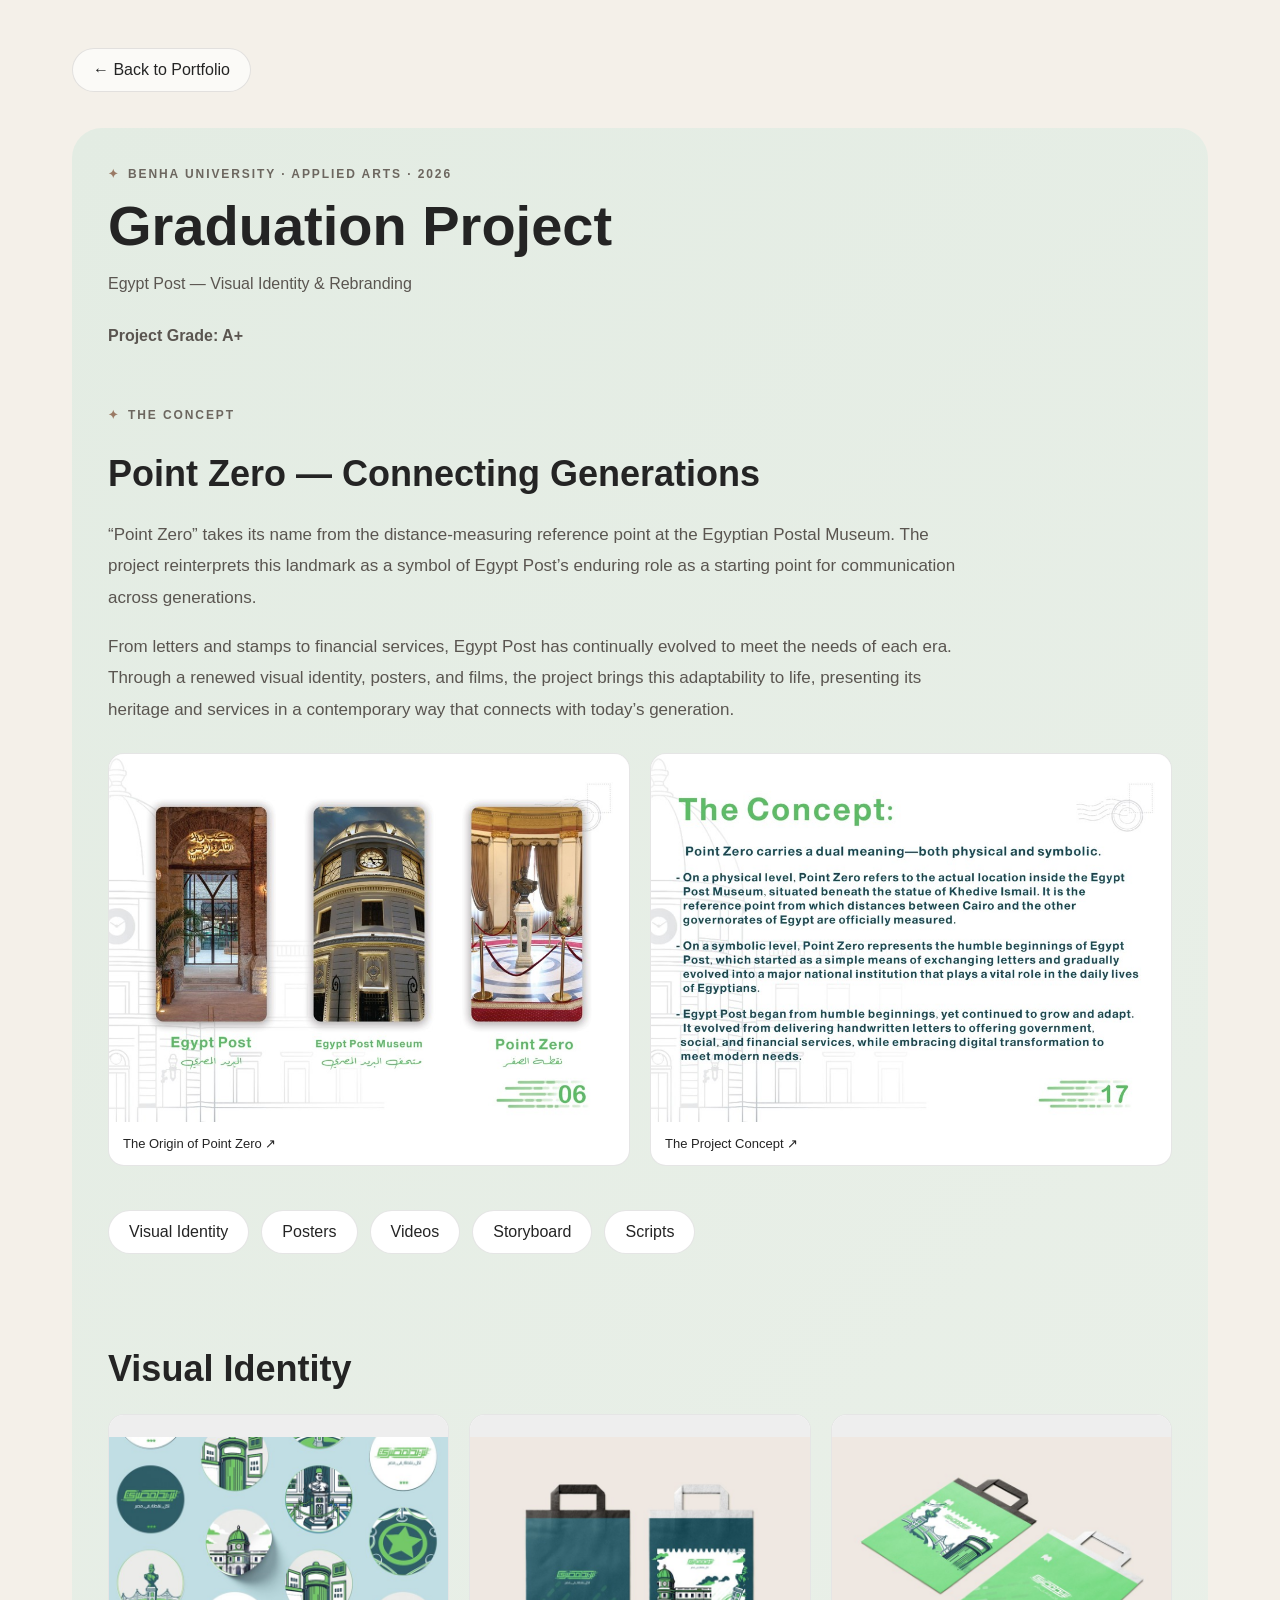
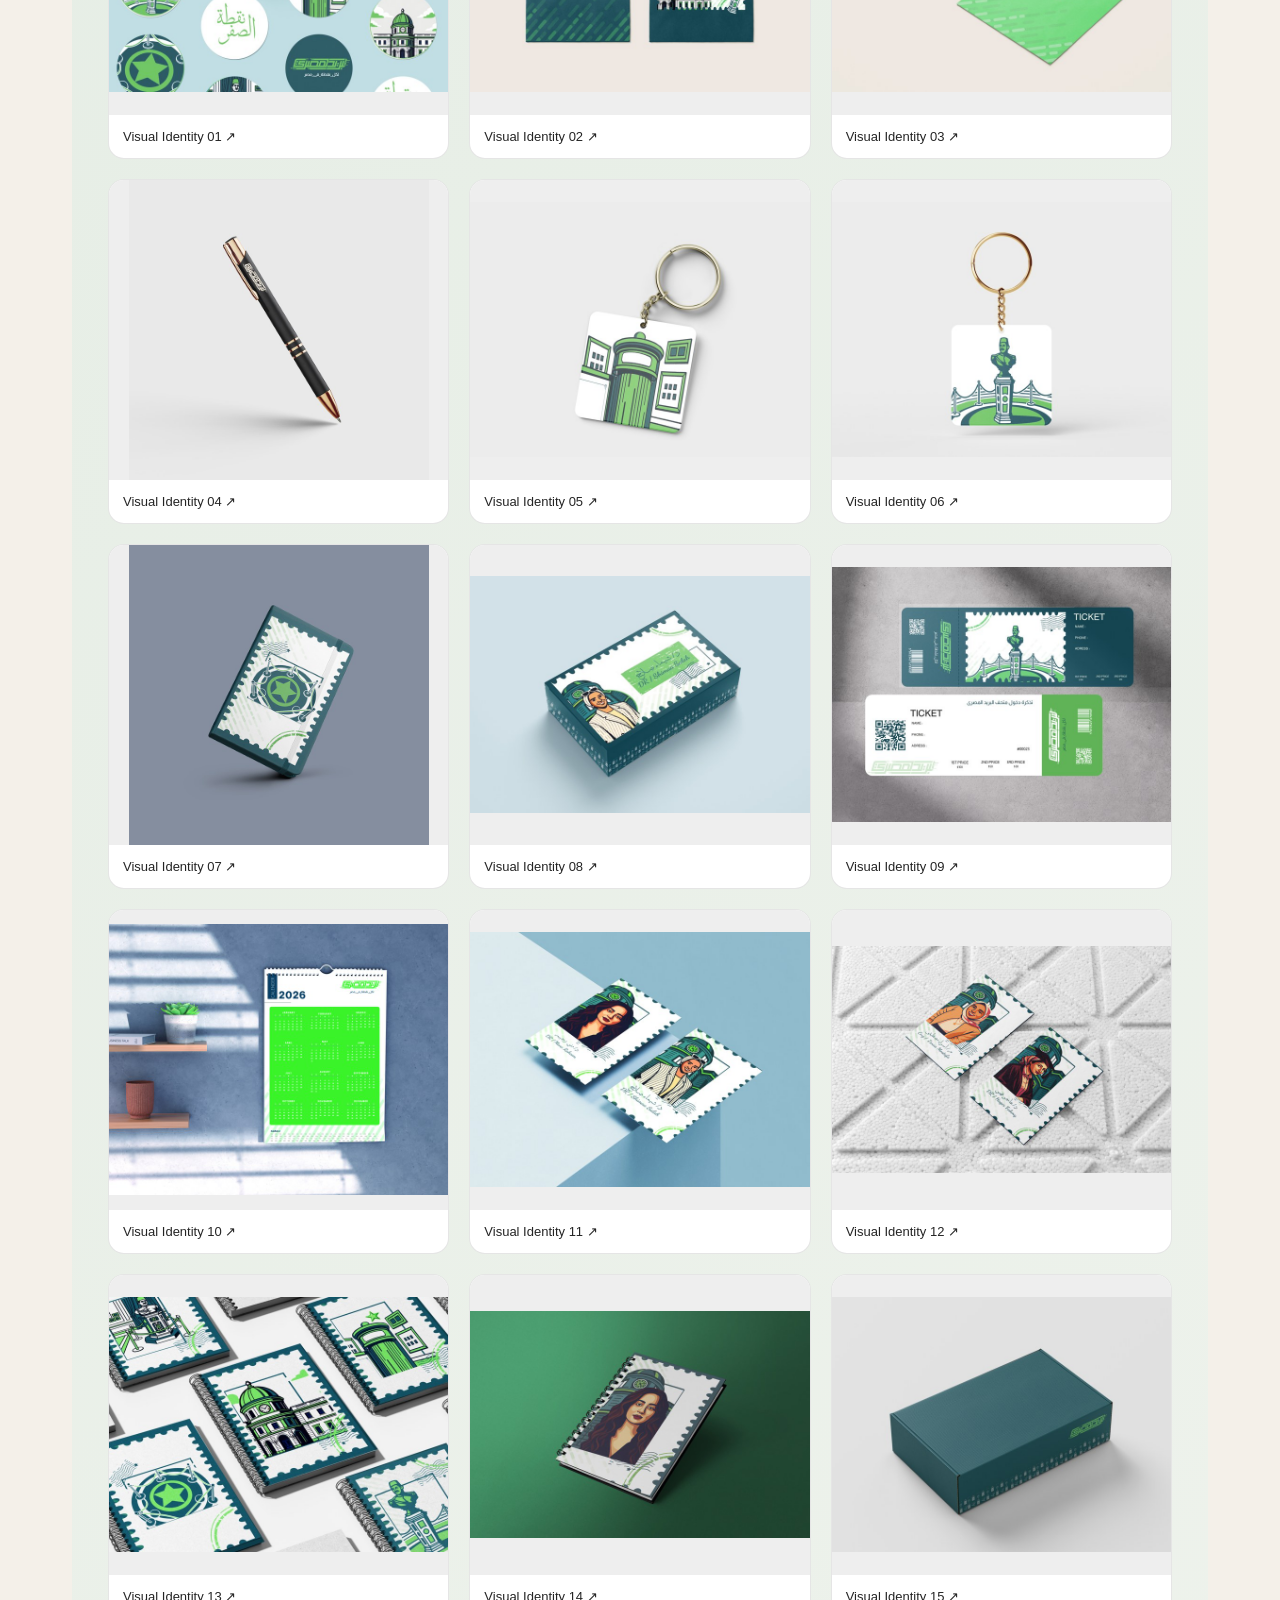
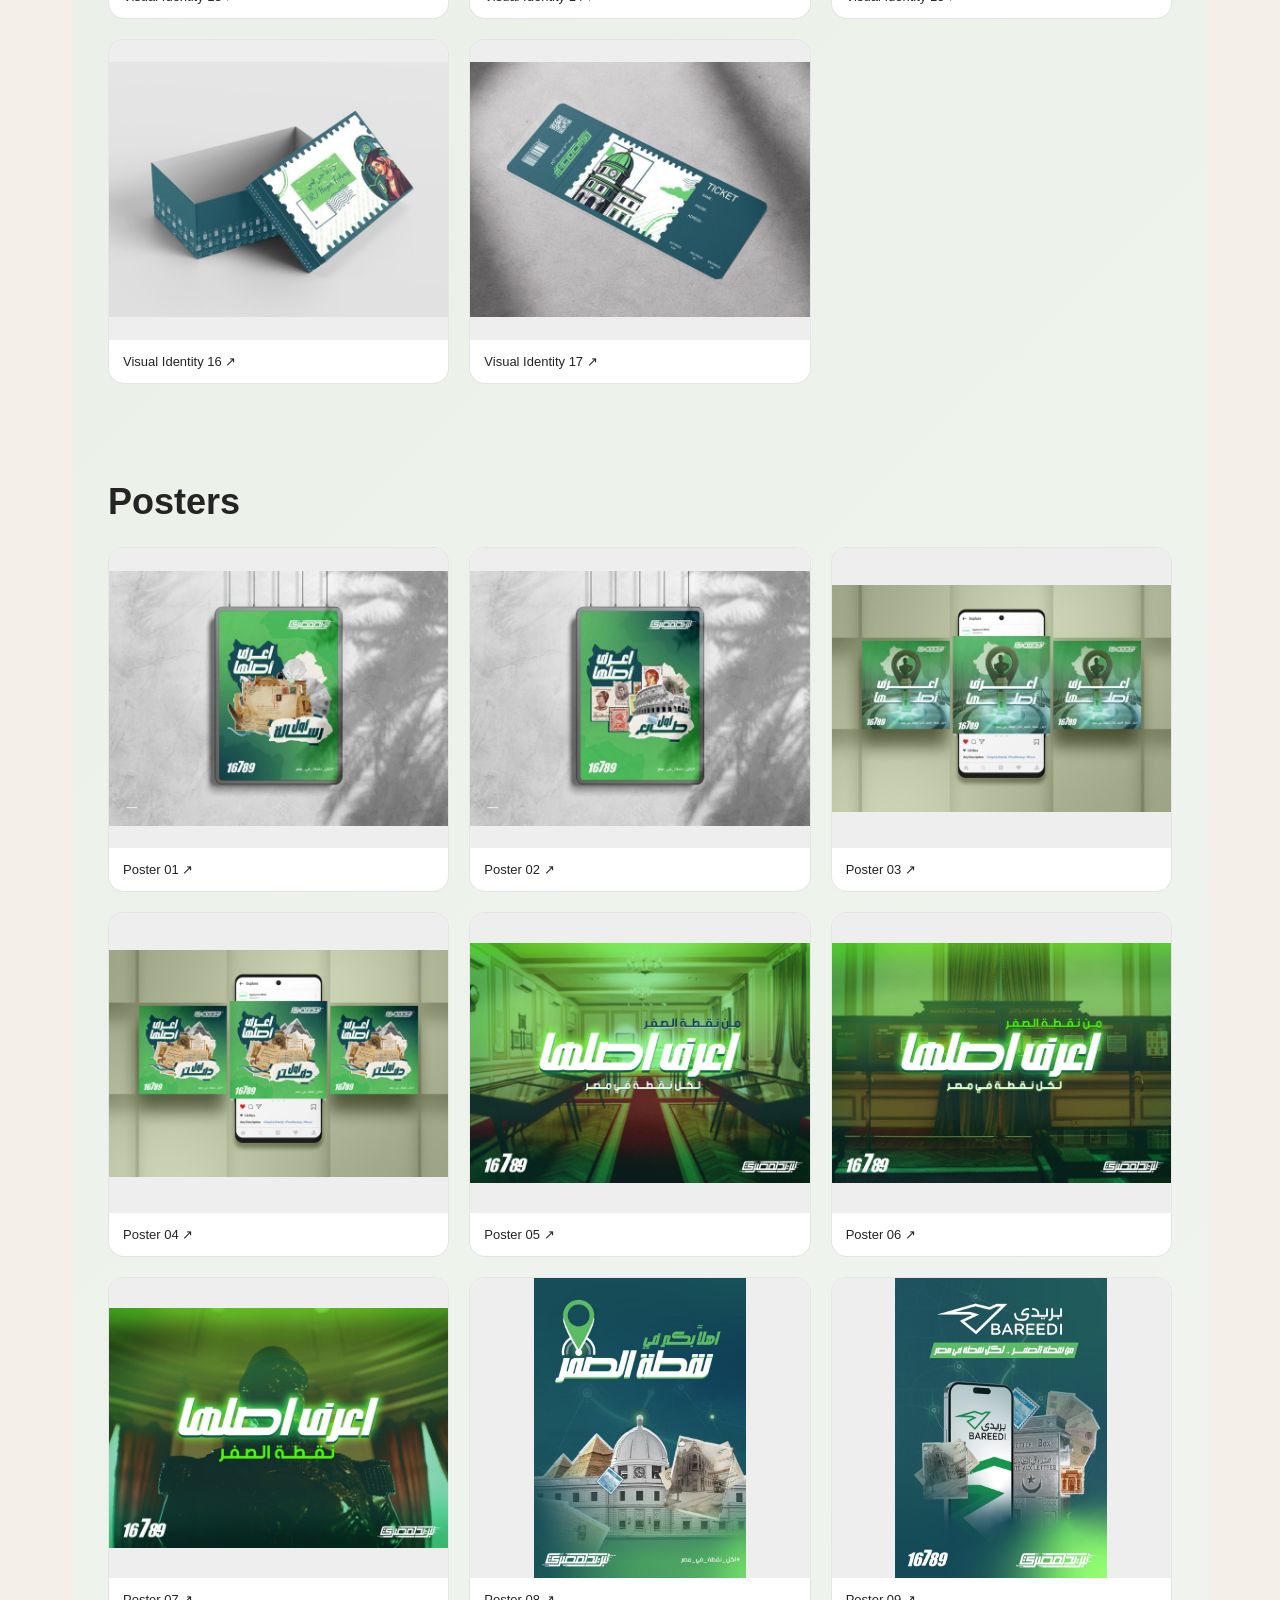
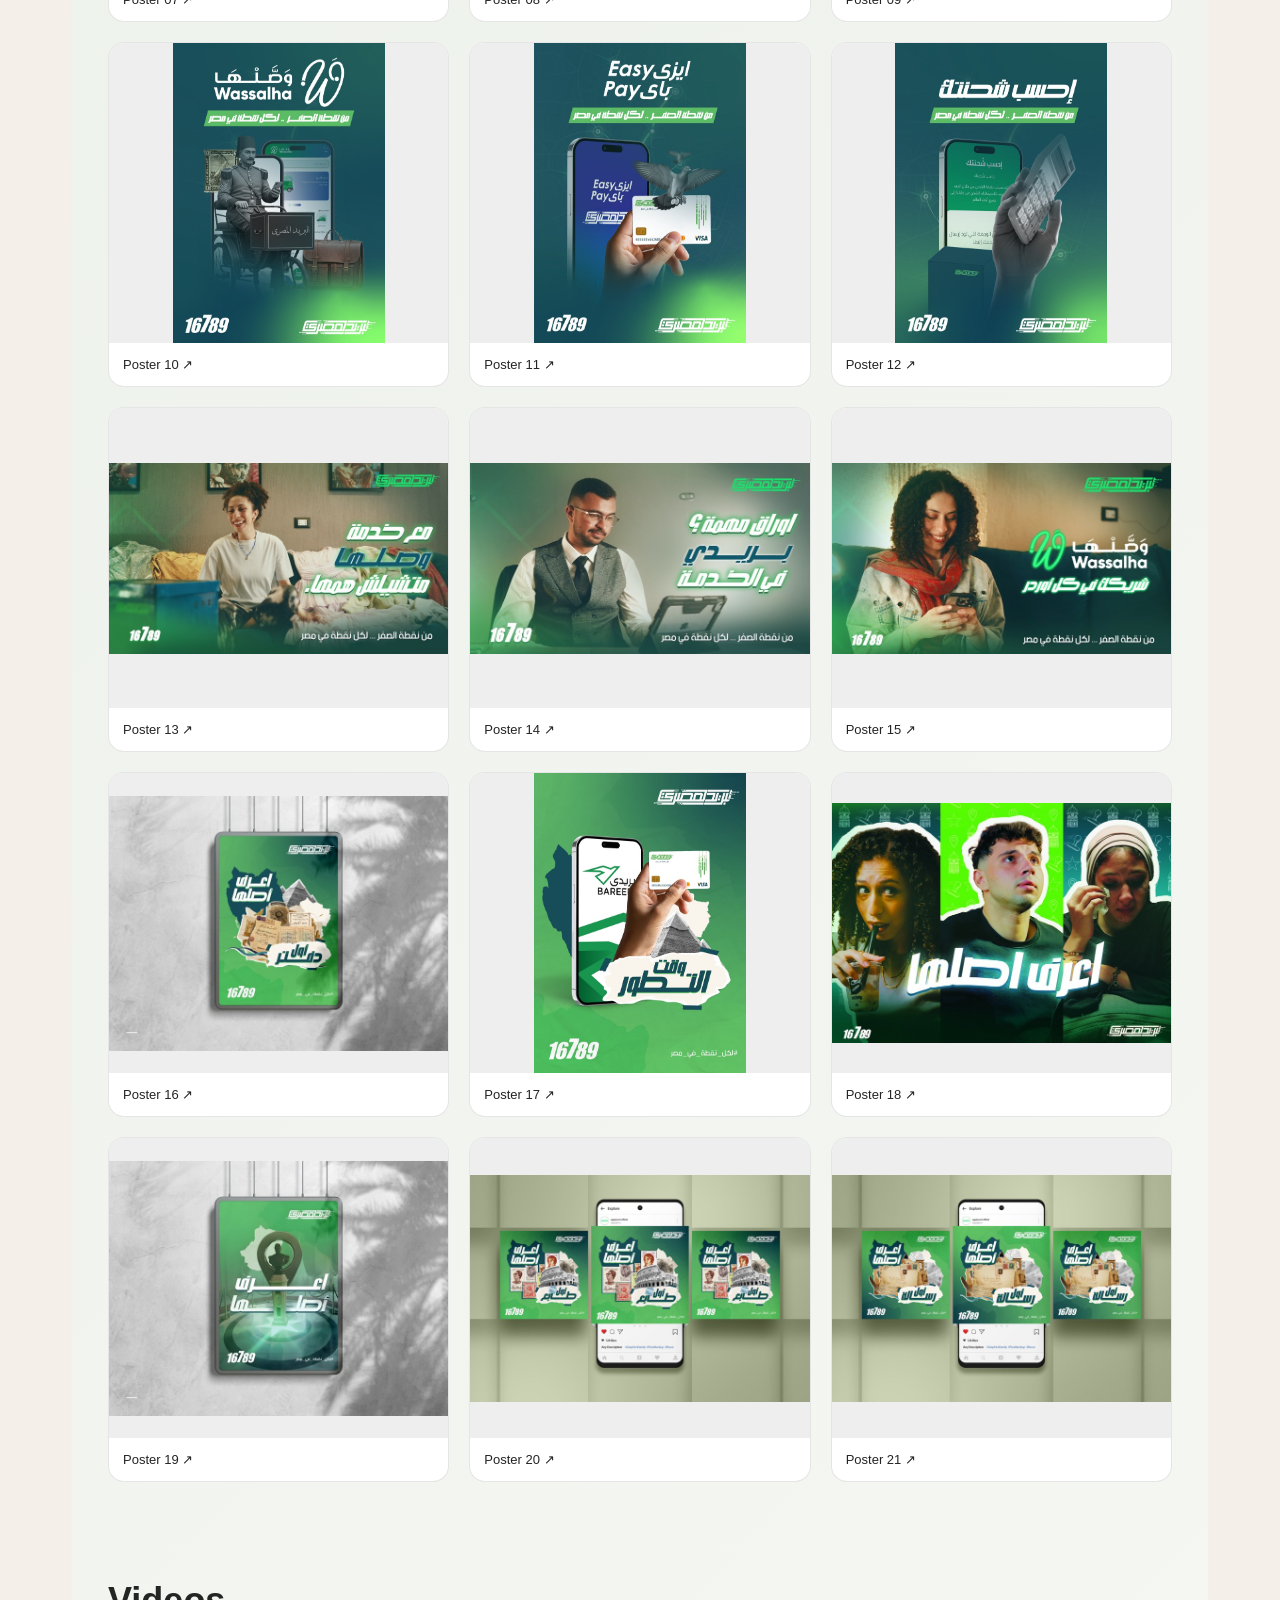
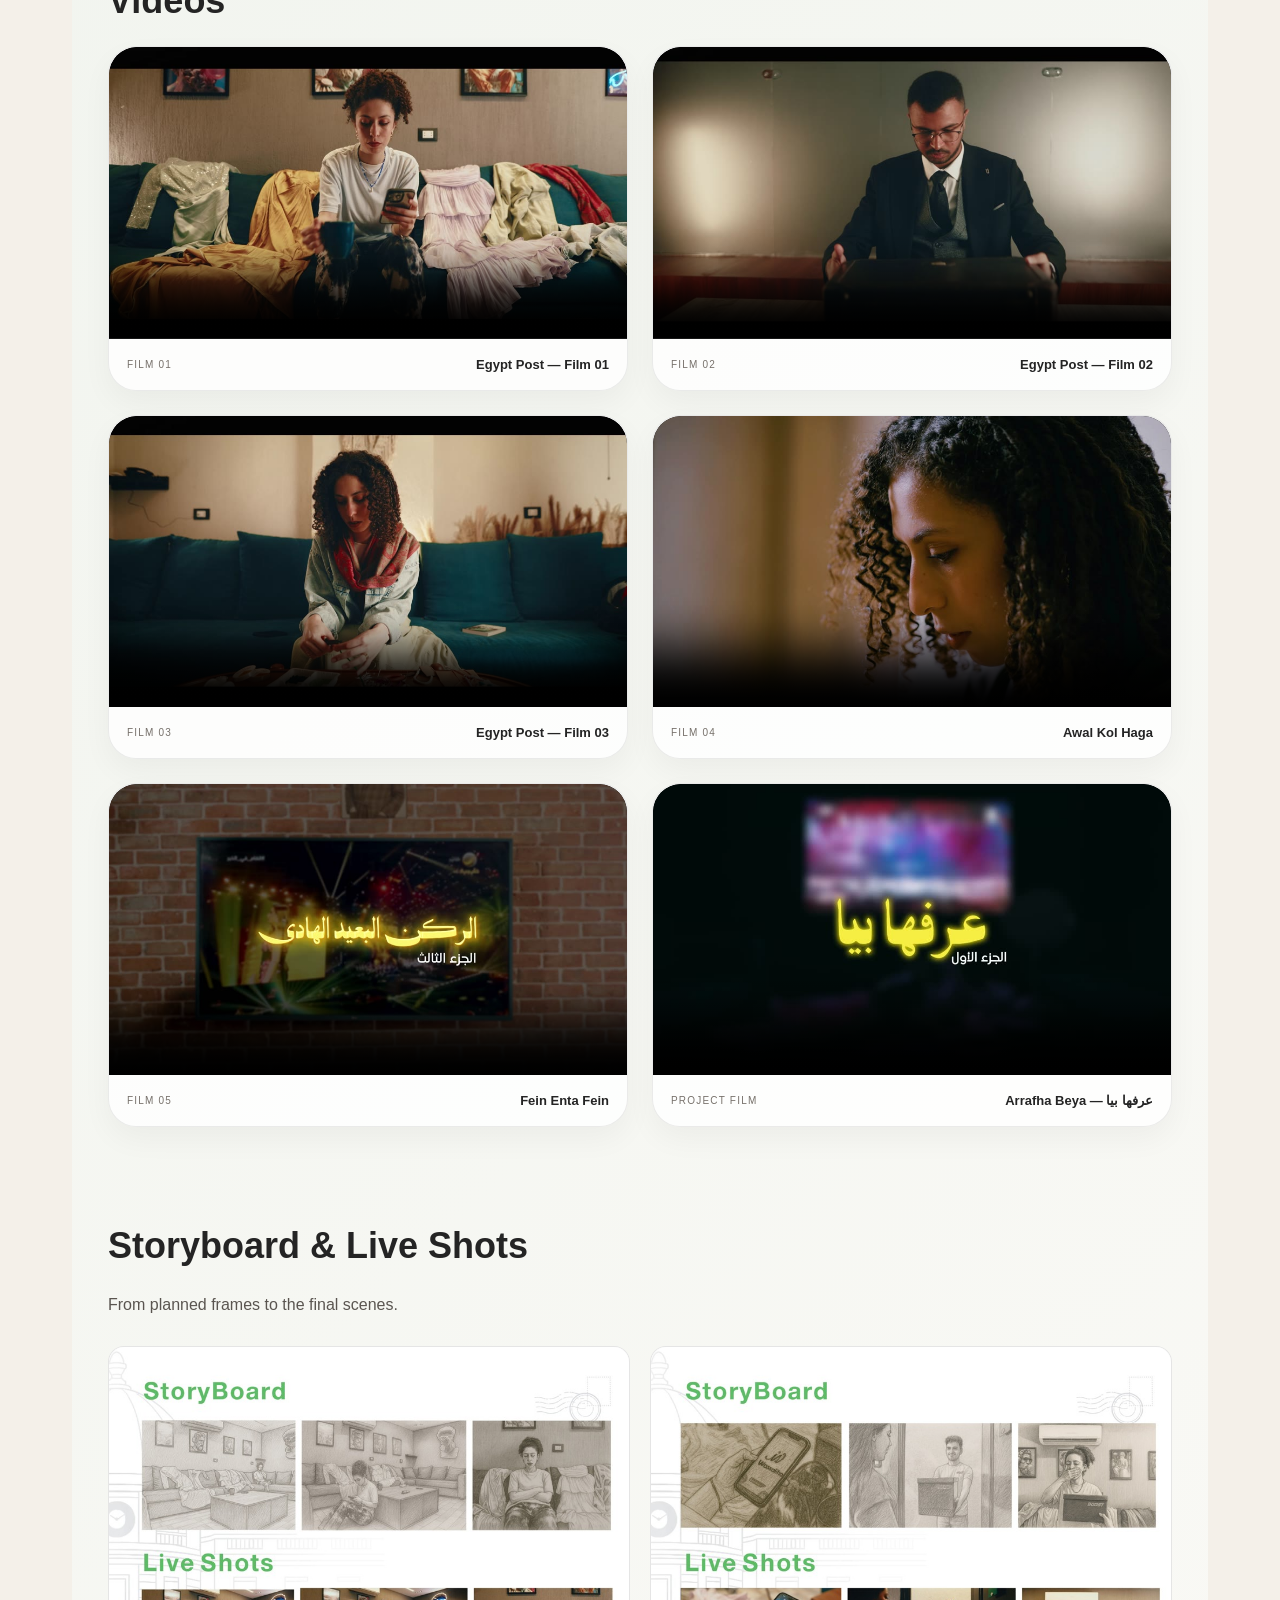
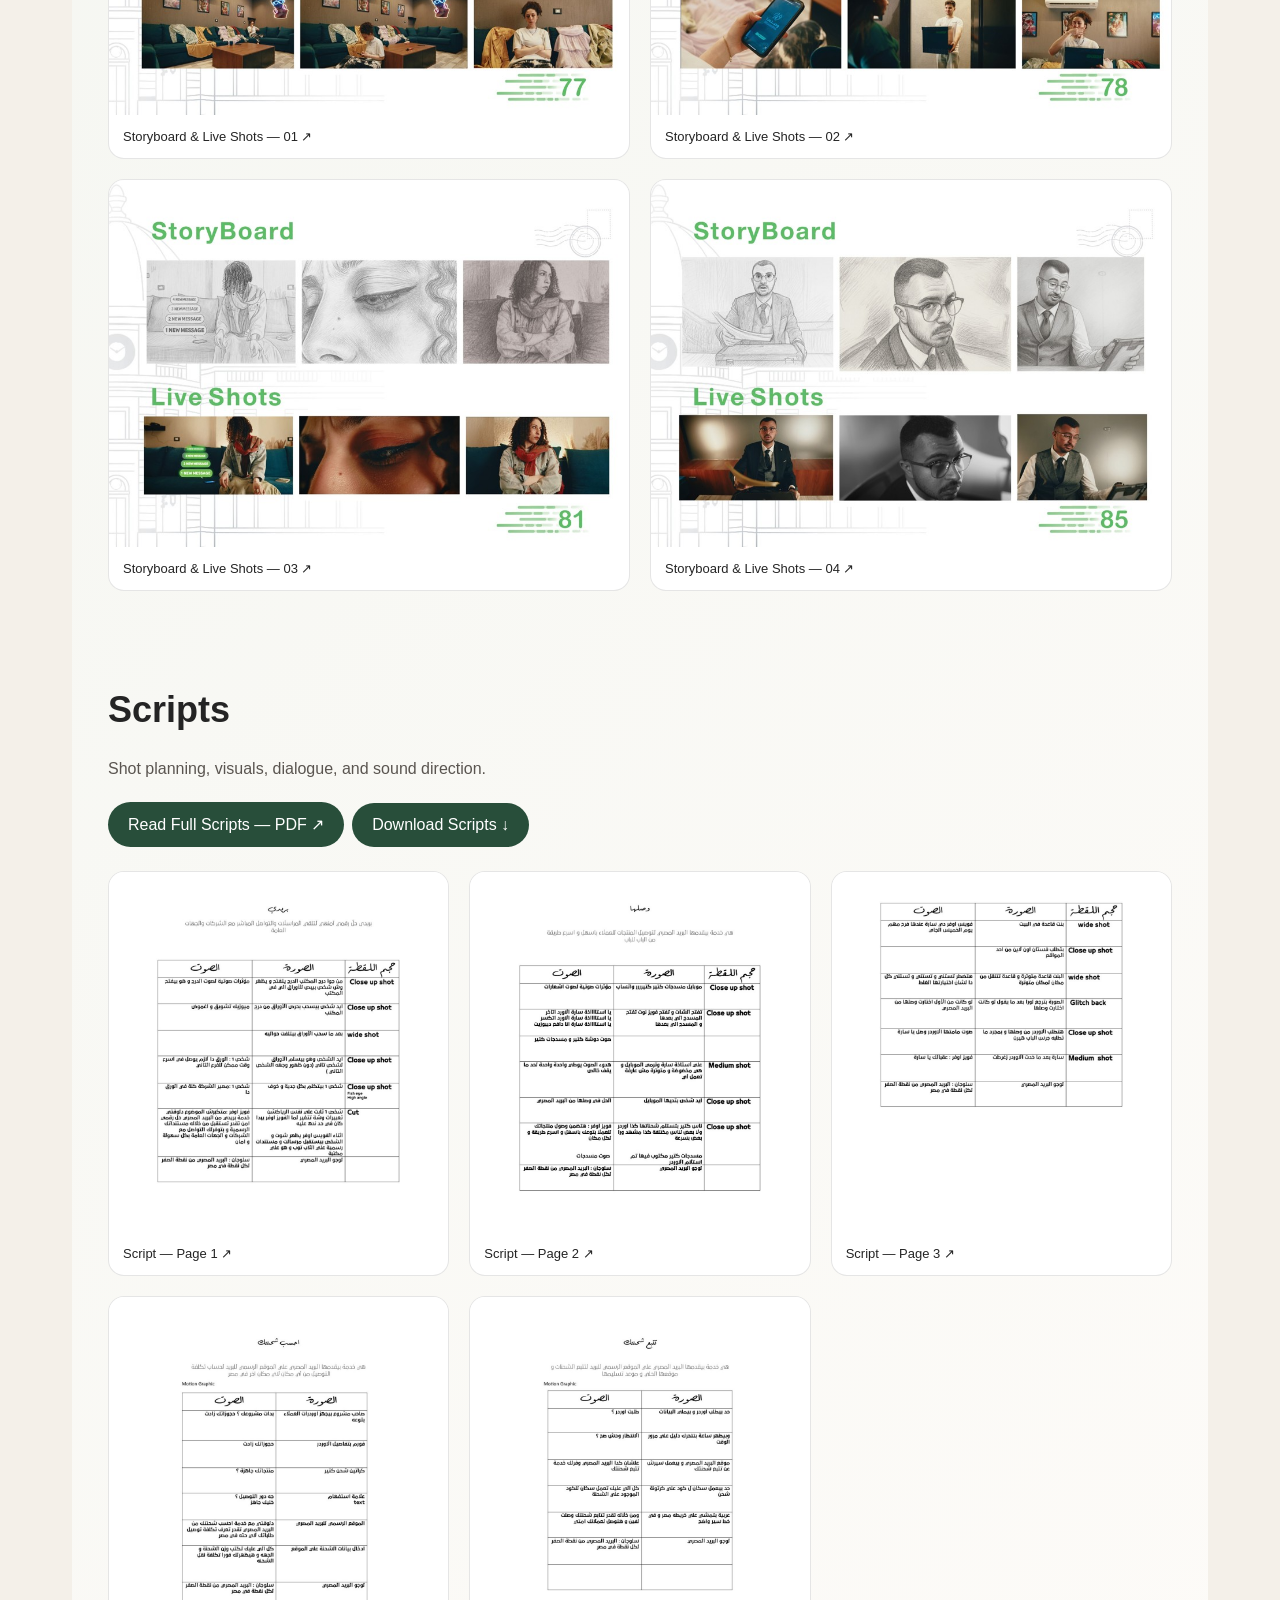
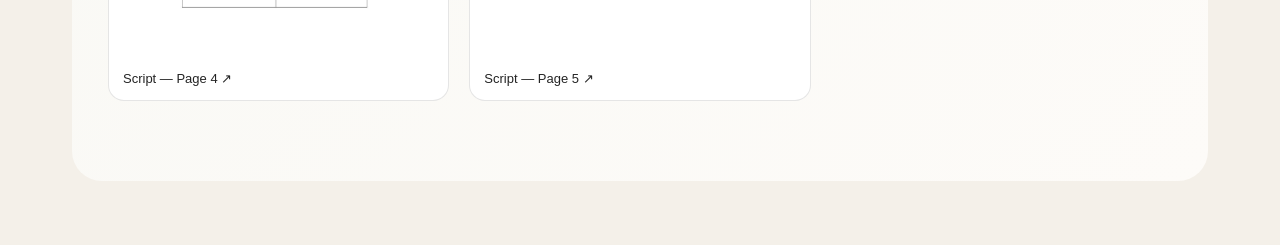
==== graduation-project.html @ f6e1910d "Add portfolio" ====
<!DOCTYPE html><html lang="en"><head><meta charset="utf-8"><meta name="viewport" content="width=device-width,initial-scale=1"><title>Graduation Project | Rahma Eldemerdash</title><link rel="stylesheet" href="style.css"></head><body class="editing-page"><main class="editing-page-main"><a class="editing-back" href="index.html">← Back to Portfolio</a><div class="editing-work"><div class="editing-work-heading"><span class="section-label">BENHA UNIVERSITY · APPLIED ARTS · 2026</span><h4>Graduation Project</h4><p>Egypt Post — Visual Identity &amp; Rebranding</p><p class="graduation-grade"><strong>Project Grade: A+</strong></p></div><section class="graduation-section graduation-overview" id="overview"><span class="section-label">THE CONCEPT</span><h2>Point Zero — Connecting Generations</h2><p>“Point Zero” takes its name from the distance-measuring reference point at the Egyptian Postal Museum. The project reinterprets this landmark as a symbol of Egypt Post’s enduring role as a starting point for communication across generations.</p><p>From letters and stamps to financial services, Egypt Post has continually evolved to meet the needs of each era. Through a renewed visual identity, posters, and films, the project brings this adaptability to life, presenting its heritage and services in a contemporary way that connects with today’s generation.</p><div class="graduation-gallery graduation-context-gallery"><a class="graduation-image" href="graduation/storyboard/point-zero.jpg" data-gallery aria-label="Open The Origin of Point Zero"><img src="graduation/storyboard/point-zero-thumb.jpg" alt="The Origin of Point Zero" loading="lazy" decoding="async" width="900" height="636"><span>The Origin of Point Zero ↗</span></a><a class="graduation-image" href="graduation/storyboard/concept.jpg" data-gallery aria-label="Open The Project Concept"><img src="graduation/storyboard/concept-thumb.jpg" alt="The Project Concept" loading="lazy" decoding="async" width="900" height="636"><span>The Project Concept ↗</span></a></div></section><nav class="graduation-nav" aria-label="Project sections"><a href="#visual-identity">Visual Identity</a><a href="#posters">Posters</a><a href="#videos">Videos</a><a href="#storyboard">Storyboard</a><a href="#scripts">Scripts</a></nav><section class="graduation-section" id="visual-identity"><h2>Visual Identity</h2><div class="graduation-gallery"><a class="graduation-image" href="graduation/identity/identity-01.jpg" data-gallery aria-label="Open identity image 1"><img src="graduation/identity/identity-01-thumb.jpg" loading="lazy" decoding="async" alt="Egypt Post identity — 01" width="720" height="540"><span>Visual Identity 01 ↗</span></a><a class="graduation-image" href="graduation/identity/identity-02.jpg" data-gallery aria-label="Open identity image 2"><img src="graduation/identity/identity-02-thumb.jpg" loading="lazy" decoding="async" alt="Egypt Post identity — 02" width="720" height="540"><span>Visual Identity 02 ↗</span></a><a class="graduation-image" href="graduation/identity/identity-03.jpg" data-gallery aria-label="Open identity image 3"><img src="graduation/identity/identity-03-thumb.jpg" loading="lazy" decoding="async" alt="Egypt Post identity — 03" width="720" height="540"><span>Visual Identity 03 ↗</span></a><a class="graduation-image" href="graduation/identity/identity-04.jpg" data-gallery aria-label="Open identity image 4"><img src="graduation/identity/identity-04-thumb.jpg" loading="lazy" decoding="async" alt="Egypt Post identity — 04" width="720" height="720"><span>Visual Identity 04 ↗</span></a><a class="graduation-image" href="graduation/identity/identity-05.jpg" data-gallery aria-label="Open identity image 5"><img src="graduation/identity/identity-05-thumb.jpg" loading="lazy" decoding="async" alt="Egypt Post identity — 05" width="720" height="540"><span>Visual Identity 05 ↗</span></a><a class="graduation-image" href="graduation/identity/identity-06.jpg" data-gallery aria-label="Open identity image 6"><img src="graduation/identity/identity-06-thumb.jpg" loading="lazy" decoding="async" alt="Egypt Post identity — 06" width="720" height="540"><span>Visual Identity 06 ↗</span></a><a class="graduation-image" href="graduation/identity/identity-07.jpg" data-gallery aria-label="Open identity image 7"><img src="graduation/identity/identity-07-thumb.jpg" loading="lazy" decoding="async" alt="Egypt Post identity — 07" width="720" height="720"><span>Visual Identity 07 ↗</span></a><a class="graduation-image" href="graduation/identity/identity-08.jpg" data-gallery aria-label="Open identity image 8"><img src="graduation/identity/identity-08-thumb.jpg" loading="lazy" decoding="async" alt="Egypt Post identity — 08" width="720" height="504"><span>Visual Identity 08 ↗</span></a><a class="graduation-image" href="graduation/identity/identity-09.jpg" data-gallery aria-label="Open identity image 9"><img src="graduation/identity/identity-09-thumb.jpg" loading="lazy" decoding="async" alt="Egypt Post identity — 09" width="720" height="540"><span>Visual Identity 09 ↗</span></a><a class="graduation-image" href="graduation/identity/identity-10.jpg" data-gallery aria-label="Open identity image 10"><img src="graduation/identity/identity-10-thumb.jpg" loading="lazy" decoding="async" alt="Egypt Post identity — 10" width="720" height="576"><span>Visual Identity 10 ↗</span></a><a class="graduation-image" href="graduation/identity/identity-11.jpg" data-gallery aria-label="Open identity image 11"><img src="graduation/identity/identity-11-thumb.jpg" loading="lazy" decoding="async" alt="Egypt Post identity — 11" width="720" height="540"><span>Visual Identity 11 ↗</span></a><a class="graduation-image" href="graduation/identity/identity-12.jpg" data-gallery aria-label="Open identity image 12"><img src="graduation/identity/identity-12-thumb.jpg" loading="lazy" decoding="async" alt="Egypt Post identity — 12" width="720" height="480"><span>Visual Identity 12 ↗</span></a><a class="graduation-image" href="graduation/identity/identity-13.jpg" data-gallery aria-label="Open identity image 13"><img src="graduation/identity/identity-13-thumb.jpg" loading="lazy" decoding="async" alt="Egypt Post identity — 13" width="720" height="540"><span>Visual Identity 13 ↗</span></a><a class="graduation-image" href="graduation/identity/identity-14.jpg" data-gallery aria-label="Open identity image 14"><img src="graduation/identity/identity-14-thumb.jpg" loading="lazy" decoding="async" alt="Egypt Post identity — 14" width="720" height="480"><span>Visual Identity 14 ↗</span></a><a class="graduation-image" href="graduation/identity/identity-15.jpg" data-gallery aria-label="Open identity image 15"><img src="graduation/identity/identity-15-thumb.jpg" loading="lazy" decoding="async" alt="Egypt Post identity — 15" width="720" height="540"><span>Visual Identity 15 ↗</span></a><a class="graduation-image" href="graduation/identity/identity-16.jpg" data-gallery aria-label="Open identity image 16"><img src="graduation/identity/identity-16-thumb.jpg" loading="lazy" decoding="async" alt="Egypt Post identity — 16" width="720" height="540"><span>Visual Identity 16 ↗</span></a><a class="graduation-image" href="graduation/identity/identity-17.jpg" data-gallery aria-label="Open identity image 17"><img src="graduation/identity/identity-17-thumb.jpg" loading="lazy" decoding="async" alt="Egypt Post identity — 17" width="720" height="540"><span>Visual Identity 17 ↗</span></a></div></section><section class="graduation-section" id="posters"><h2>Posters</h2><div class="graduation-gallery"><a class="graduation-image" href="graduation/posters/poster-01.jpg" data-gallery aria-label="Open posters image 1"><img src="graduation/posters/poster-01-thumb.jpg" loading="lazy" decoding="async" alt="Egypt Post posters — 01" width="720" height="540"><span>Poster 01 ↗</span></a><a class="graduation-image" href="graduation/posters/poster-02.jpg" data-gallery aria-label="Open posters image 2"><img src="graduation/posters/poster-02-thumb.jpg" loading="lazy" decoding="async" alt="Egypt Post posters — 02" width="720" height="540"><span>Poster 02 ↗</span></a><a class="graduation-image" href="graduation/posters/poster-03.jpg" data-gallery aria-label="Open posters image 3"><img src="graduation/posters/poster-03-thumb.jpg" loading="lazy" decoding="async" alt="Egypt Post posters — 03" width="720" height="480"><span>Poster 03 ↗</span></a><a class="graduation-image" href="graduation/posters/poster-04.jpg" data-gallery aria-label="Open posters image 4"><img src="graduation/posters/poster-04-thumb.jpg" loading="lazy" decoding="async" alt="Egypt Post posters — 04" width="720" height="480"><span>Poster 04 ↗</span></a><a class="graduation-image" href="graduation/posters/poster-05.jpg" data-gallery aria-label="Open posters image 5"><img src="graduation/posters/poster-05-thumb.jpg" loading="lazy" decoding="async" alt="Egypt Post posters — 05" width="720" height="509"><span>Poster 05 ↗</span></a><a class="graduation-image" href="graduation/posters/poster-06.jpg" data-gallery aria-label="Open posters image 6"><img src="graduation/posters/poster-06-thumb.jpg" loading="lazy" decoding="async" alt="Egypt Post posters — 06" width="720" height="509"><span>Poster 06 ↗</span></a><a class="graduation-image" href="graduation/posters/poster-07.jpg" data-gallery aria-label="Open posters image 7"><img src="graduation/posters/poster-07-thumb.jpg" loading="lazy" decoding="async" alt="Egypt Post posters — 07" width="720" height="509"><span>Poster 07 ↗</span></a><a class="graduation-image" href="graduation/posters/poster-08.jpg" data-gallery aria-label="Open posters image 8"><img src="graduation/posters/poster-08-thumb.jpg" loading="lazy" decoding="async" alt="Egypt Post posters — 08" width="636" height="900"><span>Poster 08 ↗</span></a><a class="graduation-image" href="graduation/posters/poster-09.jpg" data-gallery aria-label="Open posters image 9"><img src="graduation/posters/poster-09-thumb.jpg" loading="lazy" decoding="async" alt="Egypt Post posters — 09" width="637" height="900"><span>Poster 09 ↗</span></a><a class="graduation-image" href="graduation/posters/poster-10.jpg" data-gallery aria-label="Open posters image 10"><img src="graduation/posters/poster-10-thumb.jpg" loading="lazy" decoding="async" alt="Egypt Post posters — 10" width="637" height="900"><span>Poster 10 ↗</span></a><a class="graduation-image" href="graduation/posters/poster-11.jpg" data-gallery aria-label="Open posters image 11"><img src="graduation/posters/poster-11-thumb.jpg" loading="lazy" decoding="async" alt="Egypt Post posters — 11" width="637" height="900"><span>Poster 11 ↗</span></a><a class="graduation-image" href="graduation/posters/poster-12.jpg" data-gallery aria-label="Open posters image 12"><img src="graduation/posters/poster-12-thumb.jpg" loading="lazy" decoding="async" alt="Egypt Post posters — 12" width="637" height="900"><span>Poster 12 ↗</span></a><a class="graduation-image" href="graduation/posters/poster-13.jpg" data-gallery aria-label="Open posters image 13"><img src="graduation/posters/poster-13-thumb.jpg" loading="lazy" decoding="async" alt="Egypt Post posters — 13" width="720" height="405"><span>Poster 13 ↗</span></a><a class="graduation-image" href="graduation/posters/poster-14.jpg" data-gallery aria-label="Open posters image 14"><img src="graduation/posters/poster-14-thumb.jpg" loading="lazy" decoding="async" alt="Egypt Post posters — 14" width="720" height="405"><span>Poster 14 ↗</span></a><a class="graduation-image" href="graduation/posters/poster-15.jpg" data-gallery aria-label="Open posters image 15"><img src="graduation/posters/poster-15-thumb.jpg" loading="lazy" decoding="async" alt="Egypt Post posters — 15" width="720" height="405"><span>Poster 15 ↗</span></a><a class="graduation-image" href="graduation/posters/poster-16.jpg" data-gallery aria-label="Open posters image 16"><img src="graduation/posters/poster-16-thumb.jpg" loading="lazy" decoding="async" alt="Egypt Post posters — 16" width="720" height="540"><span>Poster 16 ↗</span></a><a class="graduation-image" href="graduation/posters/poster-17.png" data-gallery aria-label="Open posters image 17"><img src="graduation/posters/poster-17-thumb.jpg" loading="lazy" decoding="async" alt="Egypt Post posters — 17" width="637" height="900"><span>Poster 17 ↗</span></a><a class="graduation-image" href="graduation/posters/poster-18.jpg" data-gallery aria-label="Open posters image 18"><img src="graduation/posters/poster-18-thumb.jpg" loading="lazy" decoding="async" alt="Egypt Post posters — 18" width="720" height="509"><span>Poster 18 ↗</span></a><a class="graduation-image" href="graduation/posters/poster-19.jpg" data-gallery aria-label="Open posters image 19"><img src="graduation/posters/poster-19-thumb.jpg" loading="lazy" decoding="async" alt="Egypt Post posters — 19" width="720" height="540"><span>Poster 19 ↗</span></a><a class="graduation-image" href="graduation/posters/poster-20.jpg" data-gallery aria-label="Open posters image 20"><img src="graduation/posters/poster-20-thumb.jpg" loading="lazy" decoding="async" alt="Egypt Post posters — 20" width="720" height="480"><span>Poster 20 ↗</span></a><a class="graduation-image" href="graduation/posters/poster-21.jpg" data-gallery aria-label="Open posters image 21"><img src="graduation/posters/poster-21-thumb.jpg" loading="lazy" decoding="async" alt="Egypt Post posters — 21" width="720" height="480"><span>Poster 21 ↗</span></a></div></section><section class="graduation-section" id="videos"><h2>Videos</h2><div class="editing-video-grid graduation-video-grid"><figure class="editing-video-card"><video controls playsinline preload="none" poster="graduation/project-01.jpg" style="aspect-ratio:16/9" aria-label="Egypt Post — Film 01"><source src="graduation/project-01.mp4" type="video/mp4"></video><figcaption><span>FILM 01</span><strong>Egypt Post — Film 01</strong></figcaption></figure><figure class="editing-video-card"><video controls playsinline preload="none" poster="graduation/project-02.jpg" style="aspect-ratio:16/9" aria-label="Egypt Post — Film 02"><source src="graduation/project-02.mp4" type="video/mp4"></video><figcaption><span>FILM 02</span><strong>Egypt Post — Film 02</strong></figcaption></figure><figure class="editing-video-card"><video controls playsinline preload="none" poster="graduation/project-03.jpg" style="aspect-ratio:16/9" aria-label="Egypt Post — Film 03"><source src="graduation/project-03.mp4" type="video/mp4"></video><figcaption><span>FILM 03</span><strong>Egypt Post — Film 03</strong></figcaption></figure><figure class="editing-video-card"><video controls playsinline preload="none" poster="graduation/project-04.jpg" style="aspect-ratio:16/9" aria-label="Awal Kol Haga"><source src="graduation/project-04.mp4" type="video/mp4"></video><figcaption><span>FILM 04</span><strong>Awal Kol Haga</strong></figcaption></figure><figure class="editing-video-card"><video controls playsinline preload="none" poster="graduation/project-05.jpg" style="aspect-ratio:16/9" aria-label="Fein Enta Fein"><source src="graduation/project-05.mp4" type="video/mp4"></video><figcaption><span>FILM 05</span><strong>Fein Enta Fein</strong></figcaption></figure><figure class="editing-video-card"><video controls playsinline preload="none" poster="graduation/project-06.jpg" style="aspect-ratio:16/9" aria-label="Arrafha Beya"><source src="graduation/project-06.mp4" type="video/mp4"></video><figcaption><span>PROJECT FILM</span><strong>Arrafha Beya — عرفها بيا</strong></figcaption></figure></div></section><section class="graduation-section" id="storyboard"><h2>Storyboard &amp; Live Shots</h2><p class="graduation-section-intro">From planned frames to the final scenes.</p><div class="graduation-gallery graduation-storyboard-gallery"><a class="graduation-image" href="graduation/storyboard/storyboard-01.jpg" data-gallery aria-label="Open Storyboard &amp; Live Shots — 01"><img src="graduation/storyboard/storyboard-01-thumb.jpg" alt="Storyboard &amp; Live Shots — 01" loading="lazy" decoding="async" width="900" height="636"><span>Storyboard &amp; Live Shots — 01 ↗</span></a><a class="graduation-image" href="graduation/storyboard/storyboard-02.jpg" data-gallery aria-label="Open Storyboard &amp; Live Shots — 02"><img src="graduation/storyboard/storyboard-02-thumb.jpg" alt="Storyboard &amp; Live Shots — 02" loading="lazy" decoding="async" width="900" height="636"><span>Storyboard &amp; Live Shots — 02 ↗</span></a><a class="graduation-image" href="graduation/storyboard/storyboard-03.jpg" data-gallery aria-label="Open Storyboard &amp; Live Shots — 03"><img src="graduation/storyboard/storyboard-03-thumb.jpg" alt="Storyboard &amp; Live Shots — 03" loading="lazy" decoding="async" width="900" height="636"><span>Storyboard &amp; Live Shots — 03 ↗</span></a><a class="graduation-image" href="graduation/storyboard/storyboard-04.jpg" data-gallery aria-label="Open Storyboard &amp; Live Shots — 04"><img src="graduation/storyboard/storyboard-04-thumb.jpg" alt="Storyboard &amp; Live Shots — 04" loading="lazy" decoding="async" width="900" height="636"><span>Storyboard &amp; Live Shots — 04 ↗</span></a></div></section><section class="graduation-section" id="scripts"><h2>Scripts</h2><p class="graduation-section-intro">Shot planning, visuals, dialogue, and sound direction.</p><a class="graduation-pdf-link" href="graduation/scripts/project-scripts.pdf" target="_blank" rel="noopener noreferrer">Read Full Scripts — PDF ↗</a><a class="graduation-pdf-link" href="graduation/scripts/project-scripts.pdf" download>Download Scripts ↓</a><div class="graduation-gallery graduation-script-gallery"><a class="graduation-image" href="graduation/scripts/script-page-1.jpg" data-gallery aria-label="Open Script — Page 1"><img src="graduation/scripts/script-page-1-thumb.jpg" alt="Script — Page 1" loading="lazy" decoding="async" width="778" height="1100"><span>Script — Page 1 ↗</span></a><a class="graduation-image" href="graduation/scripts/script-page-2.jpg" data-gallery aria-label="Open Script — Page 2"><img src="graduation/scripts/script-page-2-thumb.jpg" alt="Script — Page 2" loading="lazy" decoding="async" width="778" height="1100"><span>Script — Page 2 ↗</span></a><a class="graduation-image" href="graduation/scripts/script-page-3.jpg" data-gallery aria-label="Open Script — Page 3"><img src="graduation/scripts/script-page-3-thumb.jpg" alt="Script — Page 3" loading="lazy" decoding="async" width="778" height="1100"><span>Script — Page 3 ↗</span></a><a class="graduation-image" href="graduation/scripts/script-page-4.jpg" data-gallery aria-label="Open Script — Page 4"><img src="graduation/scripts/script-page-4-thumb.jpg" alt="Script — Page 4" loading="lazy" decoding="async" width="778" height="1100"><span>Script — Page 4 ↗</span></a><a class="graduation-image" href="graduation/scripts/script-page-5.jpg" data-gallery aria-label="Open Script — Page 5"><img src="graduation/scripts/script-page-5-thumb.jpg" alt="Script — Page 5" loading="lazy" decoding="async" width="778" height="1100"><span>Script — Page 5 ↗</span></a></div></section></div></main><dialog class="graduation-lightbox"><button type="button" class="graduation-close" aria-label="Close image">×</button><img alt=""><a class="graduation-original" target="_blank" rel="noopener">Open original image ↗</a></dialog><script>const box=document.querySelector("dialog"),full=box.querySelector("img"),original=box.querySelector("a");document.querySelectorAll("[data-gallery]").forEach(a=>a.addEventListener("click",e=>{e.preventDefault();full.src=a.href;full.alt=a.querySelector("img").alt;original.href=a.href;box.showModal()}));box.querySelector("button").onclick=()=>box.close();box.addEventListener("click",e=>{if(e.target===box)box.close()});document.querySelectorAll("video").forEach(v=>v.addEventListener("play",()=>document.querySelectorAll("video").forEach(o=>{if(o!==v)o.pause()})));</script></body></html>
---- style.css ----
*{box-sizing:border-box}html{scroll-behavior:smooth}body{margin:0;background:#f4efe8;color:#171717;font-family:"Manrope",sans-serif}a{color:inherit;text-decoration:none}.nav{position:sticky;top:0;z-index:20;display:flex;align-items:center;justify-content:space-between;padding:22px 6vw;background:rgba(244,239,232,.88);backdrop-filter:blur(14px);border-bottom:1px solid rgba(0,0,0,.08)}.logo{font-weight:700;letter-spacing:.08em}.nav nav{display:flex;gap:28px;font-size:14px}.section{padding:110px 7vw;border-bottom:1px solid rgba(0,0,0,.1)}.hero{min-height:88vh;display:flex;flex-direction:column;justify-content:center;position:relative}.eyebrow,.section-label{font-size:12px;letter-spacing:.16em;font-weight:700;color:#6c665f}.hero h1,.section h2{font-family:"Cormorant Garamond",serif}.hero h1{font-size:clamp(70px,12vw,170px);line-height:.82;margin:25px 0 35px;letter-spacing:-.035em;font-weight:500}.hero-copy{max-width:720px;font-size:clamp(20px,2.2vw,34px);line-height:1.25;margin:0 0 34px}.hero-actions{display:flex;gap:12px;flex-wrap:wrap}.btn{display:inline-flex;padding:14px 20px;border-radius:999px;border:1px solid #171717;font-weight:600}.btn.primary{background:#171717;color:#fff}.btn.ghost{background:transparent}.scroll-note{position:absolute;bottom:30px;right:7vw;font-size:11px;letter-spacing:.14em}.split{display:grid;grid-template-columns:1fr 1fr;gap:80px}.split h2,.wide-title{font-size:clamp(48px,7vw,100px);line-height:.94;margin:18px 0}.about-copy{font-size:21px;line-height:1.55;max-width:680px}.service-grid{display:grid;grid-template-columns:repeat(3,1fr);gap:14px;margin-top:50px}.card{background:#fff;border:1px solid rgba(0,0,0,.08);padding:28px;min-height:240px;border-radius:22px}.card span{font-size:12px;color:#777}.card h3{font-size:25px;margin:35px 0 14px}.card p{color:#56514d;line-height:1.5}.project-heading{display:flex;justify-content:space-between;gap:40px;align-items:end;margin-top:20px}.project-heading h2{font-size:clamp(70px,9vw,130px);margin:0;font-weight:500}.project-subtitle{font-size:22px;max-width:620px}.project-meta{display:grid;grid-template-columns:1fr 1fr;gap:28px;min-width:340px;font-size:14px}.chips{display:flex;gap:8px;flex-wrap:wrap;margin:45px 0}.chips span{padding:9px 13px;border:1px solid #171717;border-radius:999px;font-size:12px}.case-block{padding:40px 0}.case-block h3,.creative-execution h3,.results h3{font-size:30px;margin:0 0 14px}.case-block p{font-size:18px;line-height:1.65;max-width:980px}.case-columns{display:grid;grid-template-columns:1fr 1fr;gap:50px}.media-grid{display:grid;grid-template-columns:repeat(3,1fr);gap:14px;margin-top:25px}.media-placeholder{aspect-ratio:4/5;border:1px dashed rgba(0,0,0,.35);border-radius:18px;display:flex;align-items:center;justify-content:center;text-align:center;background:rgba(255,255,255,.35);font-weight:600}.media-placeholder small{font-weight:400;color:#777}.results{margin-top:70px}.result-grid{display:grid;grid-template-columns:repeat(4,1fr);gap:12px;margin-top:25px}.result-grid div{background:#171717;color:#fff;padding:28px;border-radius:18px}.result-grid strong{display:block;font-family:"Cormorant Garamond",serif;font-size:48px}.result-grid span{font-size:13px;color:#c9c2ba}.results-note{color:#777;font-size:13px}.takeaway{padding:100px 0 20px}.takeaway blockquote{font-family:"Cormorant Garamond",serif;font-size:clamp(38px,5vw,72px);line-height:1.08;margin:20px 0;max-width:1100px;font-weight:500}.contact h2{font-size:clamp(60px,8vw,120px);line-height:.94;margin:20px 0;font-weight:500}.contact p{font-size:20px;max-width:650px;line-height:1.5}.contact-links{display:flex;gap:12px;flex-wrap:wrap;margin-top:35px}.contact-links a{padding:13px 18px;border:1px solid #171717;border-radius:999px}footer{padding:28px 7vw;display:flex;justify-content:space-between;font-size:12px;color:#666}@media(max-width:900px){.nav nav{display:none}.section{padding:80px 6vw}.split,.case-columns{grid-template-columns:1fr}.service-grid,.media-grid{grid-template-columns:1fr 1fr}.project-heading{display:block}.project-meta{margin-top:30px;min-width:0}.result-grid{grid-template-columns:1fr 1fr}}@media(max-width:600px){.hero{min-height:82vh}.hero h1{font-size:72px}.service-grid,.media-grid,.result-grid{grid-template-columns:1fr}.about-copy{font-size:18px}.project-meta{grid-template-columns:1fr}.scroll-note{display:none}footer{flex-direction:column;gap:8px}}


/* --- PERSONAL IMAGE LAYOUT --- */
.hero{min-height:88vh;padding-top:80px}
.hero-grid{display:grid;grid-template-columns:minmax(0,1.08fr) minmax(320px,.72fr);gap:64px;align-items:center}
.hero-text{min-width:0}
.hero-visual{position:relative;justify-self:end;width:min(100%,520px)}
.hero-visual img{display:block;width:100%;aspect-ratio:4/5;object-fit:cover;object-position:58% center;border-radius:26px}
.image-tag{position:absolute;left:-28px;bottom:24px;background:#171717;color:#fff;padding:11px 15px;border-radius:999px;font-size:10px;letter-spacing:.14em;white-space:nowrap}
.hero h1{font-size:clamp(68px,9.2vw,138px);line-height:.84}
.hero-copy{max-width:680px}

.about-layout{display:grid;grid-template-columns:.9fr 1.1fr;gap:80px;align-items:start}
.about-intro h2{font-size:clamp(48px,6.5vw,92px);line-height:.95;margin:18px 0 34px}
.about-photo{display:block;width:min(100%,480px);aspect-ratio:4/5;object-fit:cover;object-position:center 42%;border-radius:24px}
.about-copy{padding-top:68px}

@media(max-width:1000px){
  .hero-grid{grid-template-columns:1fr .8fr;gap:36px}
  .hero h1{font-size:clamp(62px,9vw,110px)}
  .about-layout{gap:44px}
}
@media(max-width:780px){
  .hero{padding-top:50px}
  .hero-grid{grid-template-columns:1fr}
  .hero-visual{justify-self:stretch;width:100%;max-width:520px;margin-top:18px}
  .image-tag{left:14px}
  .about-layout{grid-template-columns:1fr}
  .about-copy{padding-top:0}
  .about-photo{width:100%;max-width:520px}
}


/* --- ABOUT SECTION: CLEAN EDITORIAL REDESIGN --- */
.about-section{
  padding-top:120px;
  padding-bottom:120px;
}
.about-editorial{
  display:grid;
  grid-template-columns:minmax(320px,.82fr) minmax(0,1.18fr);
  gap:clamp(60px,8vw,130px);
  align-items:center;
  max-width:1400px;
  margin:0 auto;
}
.about-photo-wrap{
  position:relative;
  width:100%;
  max-width:500px;
}
.about-photo-clean{
  display:block;
  width:100%;
  aspect-ratio:4/5;
  object-fit:cover;
  object-position:center 44%;
  border-radius:20px;
}
.about-photo-caption{
  position:absolute;
  left:22px;
  bottom:18px;
  background:rgba(244,239,232,.92);
  color:#171717;
  padding:9px 12px;
  border-radius:999px;
  font-size:10px;
  letter-spacing:.13em;
  font-weight:700;
  backdrop-filter:blur(6px);
}
.about-content{
  max-width:720px;
}
.about-content h2{
  font-size:clamp(64px,7vw,108px);
  line-height:.86;
  margin:18px 0 42px;
  font-weight:500;
  letter-spacing:-.03em;
}
.about-copy-clean{
  max-width:660px;
}
.about-copy-clean p{
  font-size:17px;
  line-height:1.75;
  color:#4d4944;
  margin:0 0 22px;
}
.about-copy-clean .about-lead{
  font-size:23px;
  line-height:1.5;
  color:#171717;
  margin-bottom:28px;
}
.about-mini-line{
  margin-top:38px;
  padding-top:18px;
  border-top:1px solid rgba(0,0,0,.14);
  font-size:10px;
  letter-spacing:.13em;
  color:#77716b;
}

@media(max-width:900px){
  .about-editorial{
    grid-template-columns:1fr;
    gap:50px;
  }
  .about-photo-wrap{
    max-width:620px;
  }
  .about-content{
    max-width:760px;
  }
}
@media(max-width:600px){
  .about-section{
    padding-top:80px;
    padding-bottom:80px;
  }
  .about-content h2{
    font-size:60px;
  }
  .about-copy-clean .about-lead{
    font-size:20px;
  }
}


/* --- REQUESTED REFINEMENTS --- */
.hero-title{
  margin:10px 0 28px;
  font-size:13px;
  letter-spacing:.16em;
  color:#6c665f;
}
.hero h1{
  margin-bottom:0;
}

.service-grid .card{
  position:relative;
  overflow:hidden;
  isolation:isolate;
}
.service-grid .card::before{
  content:"";
  position:absolute;
  width:170px;
  height:170px;
  border-radius:50%;
  filter:blur(36px);
  opacity:.26;
  z-index:-1;
  right:-45px;
  top:-45px;
}
.service-grid .card::after{
  content:"";
  position:absolute;
  inset:0;
  background:linear-gradient(145deg,rgba(255,255,255,.84),rgba(255,255,255,.56));
  z-index:-2;
}
.service-icon{
  width:48px;
  height:48px;
  border-radius:14px;
  display:grid;
  place-items:center;
  margin-top:18px;
  font-size:24px;
  background:rgba(255,255,255,.72);
  border:1px solid rgba(0,0,0,.06);
  box-shadow:0 8px 30px rgba(0,0,0,.05);
  backdrop-filter:blur(8px);
}
.service-grid .card h3{
  margin-top:22px;
}

/* subtle, service-specific blurred accents */
.strategy-card::before{background:#d9c7ff;}
.creative-card::before{background:#ffd7bb;}
.script-card::before{background:#c9e8ff;}
.reels-card::before{background:#ffd4dc;}
.editing-card::before{background:#cfe6d2;}
.ai-card::before{background:#e6d5ff;}

@media(max-width:600px){
  .hero-title{
    font-size:11px;
    margin-bottom:24px;
  }
}


/* --- SERVICES SECTION REDESIGN: MORE VISUAL & ALIVE --- */
.services-section{
  position:relative;
  overflow:hidden;
  padding-top:100px;
}
.services-section::before,
.services-section::after{
  content:"";
  position:absolute;
  border-radius:50%;
  filter:blur(70px);
  opacity:.35;
  pointer-events:none;
}
.services-section::before{
  width:280px;
  height:280px;
  background:rgba(198, 176, 255, .28);
  top:150px;
  right:-60px;
}
.services-section::after{
  width:240px;
  height:240px;
  background:rgba(255, 214, 189, .30);
  left:-70px;
  bottom:60px;
}

.services-head{
  display:grid;
  grid-template-columns:1.05fr .95fr;
  gap:48px;
  align-items:end;
  margin-bottom:42px;
}
.services-head .wide-title{
  margin:14px 0 0;
  font-size:clamp(70px,8vw,118px);
  line-height:.9;
}
.services-intro-wrap{
  max-width:560px;
  justify-self:end;
}
.services-intro{
  font-size:18px;
  line-height:1.75;
  color:#4d4944;
  margin:0 0 20px;
}
.services-floating-tags{
  display:flex;
  flex-wrap:wrap;
  gap:10px;
}
.services-floating-tags span{
  padding:10px 14px;
  border-radius:999px;
  background:rgba(255,255,255,.65);
  border:1px solid rgba(0,0,0,.07);
  backdrop-filter:blur(8px);
  font-size:12px;
  color:#5f5a55;
}

.visual-grid{
  gap:18px;
  position:relative;
}
.visual-grid .card{
  position:relative;
  min-height:330px;
  padding:28px;
  border-radius:28px;
  border:1px solid rgba(0,0,0,.06);
  background:linear-gradient(145deg, rgba(255,255,255,.88), rgba(255,255,255,.62));
  backdrop-filter:blur(6px);
  overflow:hidden;
  transition:transform .28s ease, box-shadow .28s ease;
}
.visual-grid .card:hover{
  transform:translateY(-6px);
  box-shadow:0 20px 45px rgba(0,0,0,.07);
}
.visual-grid .card::before{
  content:"";
  position:absolute;
  width:190px;
  height:190px;
  border-radius:50%;
  right:-65px;
  top:-55px;
  filter:blur(28px);
  opacity:.5;
}
.visual-grid .card::after{
  content:"";
  position:absolute;
  inset:auto 18px 18px auto;
  width:90px;
  height:90px;
  border-radius:24px;
  background:rgba(255,255,255,.28);
  border:1px solid rgba(255,255,255,.25);
  backdrop-filter:blur(10px);
  opacity:.45;
}

.card-top{
  display:flex;
  align-items:center;
  justify-content:space-between;
  gap:14px;
  margin-bottom:22px;
}
.visual-grid .card > .card-top span{
  font-size:12px;
  color:#7b756e;
}
.visual-grid .service-icon{
  width:58px;
  height:58px;
  border-radius:18px;
  display:grid;
  place-items:center;
  font-size:24px;
  background:rgba(255,255,255,.74);
  border:1px solid rgba(0,0,0,.06);
  box-shadow:0 8px 30px rgba(0,0,0,.05);
  backdrop-filter:blur(8px);
  margin-top:0;
}
.visual-grid .card h3{
  margin:0 0 14px;
  font-size:25px;
  line-height:1.2;
  max-width:85%;
}
.visual-grid .card p{
  font-size:16px;
  color:#5c5752;
  line-height:1.6;
  max-width:90%;
}
.service-tags{
  display:flex;
  gap:10px;
  flex-wrap:wrap;
  margin-top:22px;
}
.service-tags span{
  padding:8px 12px;
  border-radius:999px;
  background:rgba(255,255,255,.7);
  border:1px solid rgba(0,0,0,.06);
  font-size:11px;
  color:#625d57;
}
.service-word{
  position:absolute;
  right:22px;
  bottom:16px;
  font-family:"Cormorant Garamond",serif;
  font-size:34px;
  letter-spacing:.04em;
  color:rgba(0,0,0,.10);
  pointer-events:none;
}

/* accent colors */
.visual-grid .strategy-card::before{background:rgba(212, 196, 255, .9);}
.visual-grid .creative-card::before{background:rgba(255, 221, 198, .9);}
.visual-grid .script-card::before{background:rgba(206, 233, 255, .92);}
.visual-grid .reels-card::before{background:rgba(255, 214, 224, .9);}
.visual-grid .editing-card::before{background:rgba(214, 234, 217, .92);}
.visual-grid .ai-card::before{background:rgba(231, 214, 255, .92);}

/* slight stagger for more movement */
.visual-grid .creative-card,
.visual-grid .reels-card,
.visual-grid .ai-card{
  transform:translateY(18px);
}
.visual-grid .creative-card:hover,
.visual-grid .reels-card:hover,
.visual-grid .ai-card:hover{
  transform:translateY(10px);
}

@media(max-width:1100px){
  .services-head{
    grid-template-columns:1fr;
    gap:24px;
  }
  .services-intro-wrap{
    justify-self:start;
    max-width:720px;
  }
}
@media(max-width:900px){
  .visual-grid .card{
    min-height:300px;
  }
  .visual-grid .card h3,
  .visual-grid .card p{
    max-width:100%;
  }
  .visual-grid .creative-card,
  .visual-grid .reels-card,
  .visual-grid .ai-card{
    transform:none;
  }
}
@media(max-width:600px){
  .services-head .wide-title{
    font-size:60px;
  }
  .services-intro{
    font-size:16px;
  }
  .visual-grid .card{
    min-height:280px;
    padding:22px;
  }
  .service-word{
    font-size:28px;
  }
}


/* --- SERVICES REDESIGN V3: VISUAL, CLEAN, INTERACTIVE --- */
.service-showcase{
  display:flex;
  flex-direction:column;
  gap:24px;
  margin-top:46px;
}
.service-row{
  display:grid;
  grid-template-columns:minmax(320px,.82fr) minmax(0,1.18fr);
  align-items:stretch;
  min-height:320px;
  border-radius:30px;
  overflow:hidden;
  background:rgba(255,255,255,.68);
  border:1px solid rgba(0,0,0,.07);
  box-shadow:0 10px 35px rgba(0,0,0,.035);
  transition:transform .3s ease, box-shadow .3s ease;
}
.service-row:hover{
  transform:translateY(-6px);
  box-shadow:0 22px 55px rgba(0,0,0,.08);
}
.service-row.reverse{
  grid-template-columns:minmax(0,1.18fr) minmax(320px,.82fr);
}
.service-row.reverse .service-visual{order:2}
.service-row.reverse .service-info{order:1}

.service-visual{
  position:relative;
  min-height:320px;
  overflow:hidden;
}
.service-visual img{
  width:100%;
  height:100%;
  object-fit:cover;
  display:block;
  transition:transform .45s ease, filter .45s ease;
}
.service-row:hover .service-visual img{
  transform:scale(1.035);
}
.service-visual::after{
  content:"";
  position:absolute;
  inset:0;
  background:linear-gradient(180deg,transparent 58%,rgba(0,0,0,.04));
  pointer-events:none;
}

.service-info{
  padding:42px 46px;
  display:flex;
  flex-direction:column;
  justify-content:center;
}
.service-kicker{
  display:flex;
  justify-content:space-between;
  gap:18px;
  font-size:11px;
  letter-spacing:.12em;
  color:#77716b;
  margin-bottom:26px;
}
.service-info h3{
  font-size:clamp(30px,3vw,44px);
  line-height:1.05;
  margin:0 0 18px;
  max-width:650px;
}
.service-info p{
  font-size:17px;
  line-height:1.7;
  color:#5a5550;
  margin:0;
  max-width:650px;
}
.service-info .service-tags{
  margin-top:26px;
}
.service-info .service-tags span{
  background:#f7f4ef;
  border:1px solid rgba(0,0,0,.07);
}

@media(max-width:900px){
  .service-row,
  .service-row.reverse{
    grid-template-columns:1fr;
  }
  .service-row.reverse .service-visual,
  .service-row.reverse .service-info{
    order:initial;
  }
  .service-visual{
    min-height:250px;
  }
  .service-info{
    padding:32px 28px 36px;
  }
}


/* --- TOOLS & SOFTWARE SECTION --- */
.tools-section{
  position:relative;
  overflow:hidden;
}
.tools-section::before,
.tools-section::after{
  content:"";
  position:absolute;
  border-radius:50%;
  filter:blur(70px);
  opacity:.28;
  pointer-events:none;
}
.tools-section::before{
  width:240px;
  height:240px;
  background:rgba(198,176,255,.25);
  top:140px;
  right:-60px;
}
.tools-section::after{
  width:220px;
  height:220px;
  background:rgba(255,220,190,.28);
  left:-80px;
  bottom:80px;
}

.tools-head{
  display:grid;
  grid-template-columns:1.02fr .98fr;
  gap:48px;
  align-items:end;
  margin-bottom:42px;
}
.tools-head .wide-title{
  margin:14px 0 0;
  font-size:clamp(70px,8vw,118px);
  line-height:.9;
}
.tools-intro-wrap{
  max-width:540px;
  justify-self:end;
}
.tools-intro{
  font-size:18px;
  line-height:1.75;
  color:#4d4944;
  margin:0;
}

.tools-categories{
  display:grid;
  gap:22px;
}
.tool-category{
  background:rgba(255,255,255,.62);
  border:1px solid rgba(0,0,0,.07);
  border-radius:30px;
  padding:28px 30px 30px;
  backdrop-filter:blur(8px);
  box-shadow:0 10px 35px rgba(0,0,0,.035);
  transition:transform .28s ease, box-shadow .28s ease;
}
.tool-category:hover{
  transform:translateY(-5px);
  box-shadow:0 20px 48px rgba(0,0,0,.07);
}
.tool-category-head{
  display:flex;
  align-items:end;
  justify-content:space-between;
  gap:20px;
  margin-bottom:24px;
  flex-wrap:wrap;
}
.tool-category-kicker{
  font-size:11px;
  letter-spacing:.13em;
  color:#7b756e;
}
.tool-category h3{
  margin:0;
  font-size:32px;
  line-height:1;
}

.tools-grid{
  display:grid;
  grid-template-columns:repeat(4, 1fr);
  gap:16px;
}
.tool-card{
  position:relative;
  background:linear-gradient(145deg, rgba(255,255,255,.9), rgba(255,255,255,.62));
  border:1px solid rgba(0,0,0,.06);
  border-radius:24px;
  padding:22px 20px;
  min-height:180px;
  overflow:hidden;
  transition:transform .26s ease, box-shadow .26s ease;
}
.tool-card::before{
  content:"";
  position:absolute;
  width:120px;
  height:120px;
  right:-30px;
  top:-30px;
  border-radius:50%;
  background:rgba(0,0,0,.03);
  filter:blur(10px);
}
.tool-card:hover{
  transform:translateY(-4px) scale(1.01);
  box-shadow:0 18px 38px rgba(0,0,0,.06);
}
.tool-card img{
  width:34px;
  height:34px;
  object-fit:contain;
  display:block;
  margin-bottom:18px;
}
.tool-card h4{
  margin:0 0 10px;
  font-size:20px;
  line-height:1.2;
}
.tool-card p{
  margin:0;
  font-size:14px;
  line-height:1.55;
  color:#5a5550;
  max-width:240px;
}

@media(max-width:1100px){
  .tools-head{
    grid-template-columns:1fr;
    gap:24px;
  }
  .tools-intro-wrap{
    justify-self:start;
    max-width:720px;
  }
  .tools-grid{
    grid-template-columns:repeat(2,1fr);
  }
}
@media(max-width:650px){
  .tools-head .wide-title{
    font-size:58px;
  }
  .tool-category{
    padding:22px 20px 22px;
    border-radius:24px;
  }
  .tool-category h3{
    font-size:28px;
  }
  .tools-grid{
    grid-template-columns:1fr;
  }
  .tool-card{
    min-height:150px;
  }
}

/* --- LOCAL TOOL ICON FIX --- */
.tool-card img{
  width:48px;
  height:48px;
  border-radius:12px;
  object-fit:contain;
  display:block;
  background:#fff;
  box-shadow:0 8px 24px rgba(0,0,0,.06);
}


/* --- TOOL LOGOS: 100% LOCAL / NO EXTERNAL IMAGE DEPENDENCY --- */
.tool-card img{display:none!important}
.tool-logo{
  width:52px;
  height:52px;
  border-radius:13px;
  display:grid;
  place-items:center;
  margin-bottom:18px;
  font-family:"Manrope",sans-serif;
  font-weight:700;
  font-size:22px;
  line-height:1;
  box-shadow:0 8px 24px rgba(0,0,0,.07);
  border:1px solid rgba(0,0,0,.06);
  overflow:hidden;
  position:relative;
  flex:none;
}
.tool-logo.ps{background:#001e36;color:#31a8ff}
.tool-logo.ai{background:#330000;color:#ff9a00}
.tool-logo.pr{background:#00002d;color:#9999ff}
.tool-logo.ae{background:#00002d;color:#9999ff}

.canva-logo{
  color:#fff;
  background:linear-gradient(135deg,#00c4cc,#7d2ae8);
  font-family:"Cormorant Garamond",serif;
  font-size:31px;
  font-style:italic;
}

.capcut-logo{background:#fff}
.capcut-logo::before,
.capcut-logo::after{
  content:"";
  position:absolute;
  width:29px;
  height:5px;
  background:#111;
  border-radius:3px;
  left:11px;
  top:23px;
}
.capcut-logo::before{transform:rotate(32deg)}
.capcut-logo::after{transform:rotate(-32deg)}
.capcut-logo span::before,
.capcut-logo span::after{
  content:"";
  position:absolute;
  width:30px;
  height:4px;
  background:#111;
  border-radius:3px;
  left:11px;
}
.capcut-logo span::before{top:12px}
.capcut-logo span::after{bottom:12px}

.chatgpt-logo{
  background:#10a37f;
  color:#fff;
  font-size:29px;
}

.flow-logo{
  background:#fff;
  display:flex;
  align-items:center;
  justify-content:center;
  gap:3px;
  padding:10px;
}
.flow-logo i{
  display:block;
  width:7px;
  height:30px;
  border-radius:999px;
  transform:rotate(35deg);
}
.flow-logo i:nth-child(1){background:#4285f4;height:22px}
.flow-logo i:nth-child(2){background:#ea4335;height:31px}
.flow-logo i:nth-child(3){background:#fbbc05;height:26px}
.flow-logo i:nth-child(4){background:#34a853;height:18px}

.notion-logo{
  background:#fff;
  color:#111;
  border:2px solid #111;
  font-family:"Cormorant Garamond",serif;
  font-size:31px;
}

.trello-logo{
  background:#0052cc;
  display:flex;
  align-items:flex-start;
  justify-content:center;
  gap:6px;
  padding:11px 10px;
}
.trello-logo span{
  width:11px;
  border-radius:3px;
  background:#fff;
  display:block;
}
.trello-logo span:first-child{height:30px}
.trello-logo span:last-child{height:22px}

.fallback-logo{
  background:#f3f0eb;
  color:#222;
}


/* --- USER LOGO UPDATE FOR TOOLS SECTION --- */
.tool-logo{display:none!important;}
.tools-grid{display:grid;grid-template-columns:repeat(4,1fr);gap:16px;}
.tools-grid.tools-grid-small{grid-template-columns:repeat(2,1fr);}
.tool-card{
  position:relative;
  background:linear-gradient(145deg, rgba(255,255,255,.94), rgba(255,255,255,.72));
  border:1px solid rgba(0,0,0,.06);
  border-radius:24px;
  padding:22px 20px;
  min-height:190px;
  overflow:hidden;
  transition:transform .26s ease, box-shadow .26s ease;
}
.tool-card:hover{
  transform:translateY(-4px);
  box-shadow:0 18px 38px rgba(0,0,0,.06);
}
.tool-card img{
  display:block!important;
  width:54px;
  height:54px;
  object-fit:contain;
  margin-bottom:16px;
  border-radius:12px;
  background:transparent;
  box-shadow:none;
}
.tool-card h4{
  margin:0 0 10px;
  font-size:21px;
  line-height:1.2;
}
.tool-card p{
  margin:0;
  font-size:14px;
  line-height:1.55;
  color:#5a5550;
  max-width:240px;
}
@media(max-width:1100px){
  .tools-grid{grid-template-columns:repeat(2,1fr);}
}
@media(max-width:650px){
  .tools-grid,
  .tools-grid.tools-grid-small{grid-template-columns:1fr;}
}


/* ==============================
   MAGRINA CASE STUDY REDESIGN
   ============================== */
.case-study-v2{
  position:relative;
  overflow:hidden;
  background:
    radial-gradient(circle at 88% 8%, rgba(139,98,72,.10), transparent 25%),
    radial-gradient(circle at 8% 76%, rgba(223,201,181,.24), transparent 24%),
    #f4efe8;
}
.case-topline{
  display:flex;
  justify-content:space-between;
  align-items:center;
  gap:20px;
  margin-bottom:42px;
}
.case-status{
  font-size:10px;
  letter-spacing:.14em;
  display:flex;
  align-items:center;
  gap:9px;
  color:#675d56;
}
.case-status span{
  width:8px;
  height:8px;
  border-radius:50%;
  background:#8a6248;
  box-shadow:0 0 0 5px rgba(138,98,72,.10);
}

.case-hero{
  display:grid;
  grid-template-columns:minmax(0,1.28fr) minmax(300px,.72fr);
  gap:60px;
  align-items:end;
  padding:42px;
  border:1px solid rgba(92,66,49,.12);
  border-radius:34px;
  background:rgba(255,255,255,.42);
  backdrop-filter:blur(12px);
  box-shadow:0 24px 70px rgba(81,58,43,.06);
}
.case-brand-panel{min-width:0}
.magrina-logo{
  display:block;
  width:min(520px,92%);
  max-height:180px;
  object-fit:contain;
  object-position:left center;
  margin-bottom:14px;
}
.case-brand-panel .project-subtitle{
  font-size:clamp(21px,2vw,29px);
  line-height:1.35;
  color:#51463f;
  max-width:720px;
  margin:6px 0 28px;
}
.case-chips{margin:0}
.case-chips span{
  background:rgba(255,255,255,.64);
  border-color:rgba(92,66,49,.18);
  transition:transform .2s ease, background .2s ease;
}
.case-chips span:hover{
  transform:translateY(-3px);
  background:#fff;
}
.case-meta-panel{
  display:grid;
  gap:14px;
}
.case-meta-item{
  padding:20px 22px;
  border-radius:22px;
  background:rgba(255,255,255,.70);
  border:1px solid rgba(0,0,0,.06);
  box-shadow:0 12px 30px rgba(0,0,0,.035);
  transition:transform .24s ease;
}
.case-meta-item:hover{transform:translateX(-5px)}
.case-meta-item span{
  display:block;
  font-size:10px;
  letter-spacing:.13em;
  color:#8a7f76;
  margin-bottom:7px;
  text-transform:uppercase;
}
.case-meta-item strong{
  font-size:15px;
  line-height:1.45;
}

.case-story-grid{
  display:grid;
  grid-template-columns:repeat(3,1fr);
  gap:18px;
  margin-top:24px;
}
.case-story-card{
  position:relative;
  min-height:390px;
  padding:30px;
  border-radius:30px;
  background:linear-gradient(145deg,rgba(255,255,255,.80),rgba(255,255,255,.46));
  border:1px solid rgba(0,0,0,.07);
  box-shadow:0 16px 45px rgba(0,0,0,.04);
  overflow:hidden;
  transition:transform .3s cubic-bezier(.2,.8,.2,1), box-shadow .3s ease;
}
.case-story-card::after{
  content:"";
  position:absolute;
  width:170px;
  height:170px;
  right:-60px;
  bottom:-70px;
  border-radius:50%;
  background:rgba(138,98,72,.08);
  filter:blur(8px);
}
.case-story-card:hover{
  transform:translateY(-9px) rotateX(1.5deg) rotateY(-1deg);
  box-shadow:0 30px 65px rgba(69,48,36,.10);
}
.case-card-label{
  display:block;
  font-size:10px;
  letter-spacing:.13em;
  color:#857a72;
  margin:24px 0 12px;
}
.case-story-card h3{
  font-size:30px;
  margin:0 0 16px;
}
.case-story-card p{
  margin:0;
  font-size:16px;
  line-height:1.72;
  color:#5b544f;
}

.case-icon-3d{
  width:74px;
  height:74px;
  display:grid;
  place-items:center;
  border-radius:23px;
  position:relative;
  transform:rotate(-5deg);
  transition:transform .3s ease;
  background:linear-gradient(145deg,#ffffff,#dbc8bb);
  box-shadow:
    10px 12px 22px rgba(97,67,49,.16),
    -8px -8px 20px rgba(255,255,255,.9),
    inset 4px 4px 10px rgba(255,255,255,.72),
    inset -5px -5px 12px rgba(120,84,61,.12);
}
.case-icon-3d::after{
  content:"";
  position:absolute;
  inset:8px;
  border-radius:17px;
  border:1px solid rgba(255,255,255,.55);
  pointer-events:none;
}
.case-icon-3d svg{
  width:36px;
  height:36px;
  fill:none;
  stroke:#7f563d;
  stroke-width:3.2;
  stroke-linecap:round;
  stroke-linejoin:round;
}
.case-story-card:hover .case-icon-3d,
.case-visual-head:hover .case-icon-3d,
.results-head:hover .case-icon-3d,
.takeaway-v2:hover .case-icon-3d{
  transform:rotate(4deg) translateY(-4px) scale(1.05);
}
.icon-challenge{background:linear-gradient(145deg,#fff8f4,#e6bda5)}
.icon-strategy{background:linear-gradient(145deg,#fff,#d9d4ef)}
.icon-play{background:linear-gradient(145deg,#fff,#efd3c5)}
.icon-results{background:linear-gradient(145deg,#fff,#d7e3d4)}
.icon-takeaway{background:linear-gradient(145deg,#fff,#ead7b8)}

.case-visual-section,
.results-v2{
  margin-top:28px;
  padding:36px;
  border-radius:32px;
  background:rgba(255,255,255,.45);
  border:1px solid rgba(0,0,0,.07);
}
.case-visual-head,
.results-head{
  display:flex;
  align-items:end;
  justify-content:space-between;
  gap:30px;
  margin-bottom:24px;
}
.case-visual-head h3,
.results-head h3{
  font-family:"Cormorant Garamond",serif;
  font-size:clamp(42px,5vw,72px);
  line-height:.96;
  font-weight:500;
  margin:10px 0 0;
  max-width:760px;
}
.case-visual-grid{
  display:grid;
  grid-template-columns:1.18fr .82fr;
  gap:18px;
}
.case-image-card{
  position:relative;
  min-height:430px;
  margin:0;
  border-radius:26px;
  overflow:hidden;
  background:#111;
  box-shadow:0 18px 45px rgba(0,0,0,.08);
}
.case-image-card img{
  width:100%;
  height:100%;
  display:block;
  object-fit:cover;
  transition:transform .45s ease, filter .45s ease;
}
.case-image-large img{object-position:center 18%}
.case-image-card:hover img{
  transform:scale(1.035);
  filter:saturate(1.05);
}
.case-image-card::after{
  content:"";
  position:absolute;
  inset:55% 0 0;
  background:linear-gradient(transparent,rgba(0,0,0,.78));
}
.case-image-card figcaption{
  position:absolute;
  z-index:2;
  left:24px;
  right:24px;
  bottom:22px;
  color:white;
}
.case-image-card figcaption span{
  display:block;
  font-size:10px;
  letter-spacing:.12em;
  opacity:.75;
  margin-bottom:6px;
  text-transform:uppercase;
}
.case-image-card figcaption strong{
  font-size:18px;
  line-height:1.3;
}
.execution-pills{
  display:grid;
  grid-template-columns:repeat(3,1fr);
  gap:10px;
  margin-top:16px;
}
.execution-pills div{
  padding:14px 16px;
  border-radius:16px;
  background:#fff;
  border:1px solid rgba(0,0,0,.06);
  font-size:13px;
  transition:transform .2s ease, box-shadow .2s ease;
}
.execution-pills div:hover{
  transform:translateY(-4px);
  box-shadow:0 12px 25px rgba(0,0,0,.06);
}
.execution-pills span{
  color:#a98a74;
  margin-right:8px;
  font-size:10px;
}

.result-grid-v2{
  margin-top:8px;
}
.result-grid-v2 div{
  position:relative;
  overflow:hidden;
  background:linear-gradient(145deg,#191512,#2a211c);
  border:1px solid rgba(255,255,255,.08);
  transition:transform .24s ease;
}
.result-grid-v2 div:hover{
  transform:translateY(-6px);
}
.result-grid-v2 div::after{
  content:"";
  position:absolute;
  width:90px;
  height:90px;
  border-radius:50%;
  right:-25px;
  top:-25px;
  background:rgba(255,255,255,.06);
}
.result-grid-v2 .result-pending{
  background:linear-gradient(145deg,#8a6248,#6e4a36);
}
.result-grid-v2 strong{
  font-family:"Manrope",sans-serif;
  font-size:clamp(36px,4vw,56px);
  font-weight:700;
}
.takeaway-v2{
  display:grid;
  grid-template-columns:auto 1fr;
  gap:28px;
  align-items:start;
  margin-top:28px;
  padding:38px;
  border-radius:32px;
  background:#8a6248;
  color:#fff;
}
.takeaway-v2 .section-label{color:rgba(255,255,255,.65)}
.takeaway-v2 blockquote{
  color:#fff;
  margin-top:12px;
}
.takeaway-v2 .case-icon-3d{
  margin-top:5px;
}
@media(max-width:1050px){
  .case-hero{grid-template-columns:1fr}
  .case-meta-panel{grid-template-columns:repeat(3,1fr)}
  .case-story-grid{grid-template-columns:1fr}
  .case-story-card{min-height:0}
}
@media(max-width:820px){
  .case-meta-panel{grid-template-columns:1fr}
  .case-visual-grid{grid-template-columns:1fr}
  .case-image-card{min-height:360px}
  .execution-pills{grid-template-columns:1fr 1fr}
  .takeaway-v2{grid-template-columns:1fr}
}
@media(max-width:560px){
  .case-hero,.case-visual-section,.results-v2,.takeaway-v2{padding:24px}
  .execution-pills{grid-template-columns:1fr}
  .case-topline{align-items:flex-start;flex-direction:column}
  .case-visual-head,.results-head{align-items:flex-start}
  .case-icon-3d{width:62px;height:62px;border-radius:19px}
}


/* --- MAGRINA INSTAGRAM NIGHT MODE SHOWCASE --- */
.instagram-showcase-section{
  background:
    radial-gradient(circle at 15% 20%, rgba(138,98,72,.14), transparent 28%),
    radial-gradient(circle at 85% 75%, rgba(90,68,55,.10), transparent 30%),
    rgba(255,255,255,.38);
}
.instagram-night-stage{
  display:grid;
  grid-template-columns:minmax(360px,.95fr) minmax(360px,1.05fr);
  gap:22px;
  align-items:stretch;
}
.instagram-phone-card,
.instagram-bio-card{
  border-radius:30px;
  background:#0b0e14;
  border:1px solid rgba(255,255,255,.08);
  box-shadow:0 24px 70px rgba(0,0,0,.16);
  overflow:hidden;
  transition:transform .3s ease, box-shadow .3s ease;
}
.instagram-phone-card:hover,
.instagram-bio-card:hover{
  transform:translateY(-7px);
  box-shadow:0 32px 85px rgba(0,0,0,.22);
}
.phone-topbar{
  min-height:54px;
  display:flex;
  align-items:center;
  gap:10px;
  padding:0 18px;
  background:#11151d;
  color:#d6d9df;
  border-bottom:1px solid rgba(255,255,255,.07);
  font-size:10px;
  letter-spacing:.11em;
}
.phone-dot{
  width:8px;
  height:8px;
  border-radius:50%;
  background:#8a6248;
  box-shadow:0 0 0 5px rgba(138,98,72,.12);
}
.phone-label{flex:1}
.phone-status{
  color:#87d49b;
  font-size:9px;
}
.phone-screen{
  background:#080b10;
  padding:0;
  height:680px;
  overflow:hidden;
}
.phone-screen img{
  width:100%;
  height:100%;
  object-fit:cover;
  object-position:center top;
  display:block;
  transition:transform .5s ease;
}
.instagram-phone-card:hover .phone-screen img{
  transform:scale(1.018);
}

.instagram-bio-card{
  padding:28px;
  color:#fff;
  display:flex;
  flex-direction:column;
  justify-content:center;
}
.ig-card-top{
  display:grid;
  grid-template-columns:auto 1fr auto;
  align-items:center;
  gap:16px;
}
.ig-avatar-wrap{
  width:82px;
  height:82px;
  border-radius:50%;
  padding:5px;
  background:linear-gradient(145deg,#f5eadf,#b8896c);
  box-shadow:0 12px 30px rgba(0,0,0,.26);
}
.ig-avatar-wrap img{
  width:100%;
  height:100%;
  object-fit:contain;
  border-radius:50%;
  background:#f6eee5;
  padding:8px;
}
.ig-username{
  font-weight:700;
  font-size:22px;
  line-height:1.1;
}
.ig-name{
  margin-top:6px;
  color:#aeb4bd;
  font-size:14px;
}
.ig-more{
  color:#aeb4bd;
  letter-spacing:.12em;
}
.ig-stats{
  display:grid;
  grid-template-columns:repeat(3,1fr);
  gap:10px;
  margin:26px 0 22px;
  padding:18px 0;
  border-top:1px solid rgba(255,255,255,.08);
  border-bottom:1px solid rgba(255,255,255,.08);
}
.ig-stats div{
  display:flex;
  flex-direction:column;
  gap:3px;
}
.ig-stats strong{
  font-size:22px;
  color:#fff;
}
.ig-stats span{
  font-size:12px;
  color:#8f97a3;
}
.ig-bio-copy{
  line-height:1.45;
  font-size:15px;
}
.ig-bio-copy .ig-category{
  color:#9098a4;
  display:block;
  margin-bottom:7px;
}
.ig-bio-copy p{
  margin:3px 0;
  color:#f3f4f6;
}
.ig-bio-copy a{
  display:inline-block;
  margin-top:10px;
  color:#7da6ff;
  font-weight:600;
}
.ig-dashboard{
  margin-top:22px;
  padding:16px 18px;
  background:#2b3038;
  border-radius:14px;
  border:1px solid rgba(255,255,255,.06);
}
.ig-dashboard span{
  display:block;
  font-weight:700;
  font-size:14px;
  margin-bottom:4px;
}
.ig-dashboard strong{
  display:block;
  color:#9dd8aa;
  font-size:13px;
  font-weight:500;
}
.ig-actions{
  display:grid;
  grid-template-columns:repeat(3,1fr);
  gap:8px;
  margin-top:14px;
}
.ig-actions button{
  appearance:none;
  border:0;
  background:#262c34;
  color:#fff;
  padding:11px 10px;
  border-radius:10px;
  font-family:"Manrope",sans-serif;
  font-size:12px;
  cursor:default;
  transition:transform .2s ease, background .2s ease;
}
.ig-actions button:hover{
  transform:translateY(-2px);
  background:#343b45;
}
.ig-highlight-row{
  display:grid;
  grid-template-columns:repeat(4,1fr);
  gap:12px;
  margin-top:24px;
}
.ig-highlight-row div{
  display:grid;
  place-items:center;
  aspect-ratio:1;
  border-radius:50%;
  background:
    radial-gradient(circle,#f5ede4 52%,#8a6248 54%,#242a31 59%);
  color:#8a6248;
  box-shadow:inset 0 0 0 2px rgba(255,255,255,.06);
  transition:transform .2s ease;
}
.ig-highlight-row div:hover{
  transform:scale(1.07);
}
.ig-highlight-row span{
  font-family:"Cormorant Garamond",serif;
  font-weight:600;
  font-size:13px;
}

@media(max-width:950px){
  .instagram-night-stage{
    grid-template-columns:1fr;
  }
  .phone-screen{
    height:auto;
    max-height:none;
  }
  .phone-screen img{
    height:auto;
    object-fit:contain;
  }
}
@media(max-width:560px){
  .instagram-bio-card{
    padding:22px;
  }
  .ig-avatar-wrap{
    width:68px;
    height:68px;
  }
  .ig-username{
    font-size:18px;
  }
  .ig-actions{
    grid-template-columns:1fr;
  }
}


/* --- MAGRINA SCREENSHOTS UPDATE --- */
.instagram-night-stage-v2{
  display:grid;
  grid-template-columns:minmax(280px,.78fr) minmax(320px,.92fr);
  gap:18px;
  align-items:start;
}
.instagram-shot-card{
  margin:0;
  border-radius:28px;
  overflow:hidden;
  background:#0b0e14;
  border:1px solid rgba(255,255,255,.08);
  box-shadow:0 22px 60px rgba(0,0,0,.16);
  transition:transform .3s ease, box-shadow .3s ease;
}
.instagram-shot-card:hover{
  transform:translateY(-7px);
  box-shadow:0 30px 78px rgba(0,0,0,.24);
}
.instagram-shot-card .phone-screen.small-screen{
  height:auto;
  max-height:560px;
  overflow:hidden;
  background:#080b10;
}
.instagram-shot-card.shot-bio .phone-screen.small-screen{
  max-height:360px;
}
.instagram-shot-card .phone-screen.small-screen img{
  width:100%;
  height:auto;
  display:block;
  object-fit:contain;
  object-position:center top;
  transition:transform .45s ease;
}
.instagram-shot-card:hover .phone-screen.small-screen img{
  transform:scale(1.02);
}
.instagram-shot-card figcaption{
  padding:16px 18px 18px;
  color:#fff;
  background:linear-gradient(180deg,#0b0e14,#11151d);
}
.instagram-shot-card figcaption span{
  display:block;
  font-size:10px;
  letter-spacing:.12em;
  text-transform:uppercase;
  color:#99a2ae;
  margin-bottom:5px;
}
.instagram-shot-card figcaption strong{
  display:block;
  font-size:16px;
  line-height:1.35;
  font-weight:600;
}

@media(max-width:950px){
  .instagram-night-stage-v2{
    grid-template-columns:1fr;
  }
  .instagram-shot-card.shot-bio .phone-screen.small-screen,
  .instagram-shot-card .phone-screen.small-screen{
    max-height:none;
  }
}


/* --- MAGRINA MOBILE FRAMES + BETTER ARRANGEMENT --- */
.instagram-night-stage-v2{
  display:grid;
  grid-template-columns:minmax(280px,.72fr) minmax(340px,.98fr);
  gap:26px;
  align-items:start;
  margin-top:10px;
}

.instagram-column{
  display:flex;
  justify-content:center;
}
.instagram-column-bio{
  padding-top:32px;
}
.instagram-column-feed{
  padding-top:0;
}

.mobile-frame-card{
  width:100%;
  max-width:430px;
  transition:transform .3s ease, box-shadow .3s ease;
}
.mobile-frame-card:hover{
  transform:translateY(-8px);
}
.mobile-frame{
  position:relative;
  background:#05070b;
  border-radius:38px;
  padding:18px 14px 16px;
  border:1px solid rgba(255,255,255,.08);
  box-shadow:
    0 26px 60px rgba(0,0,0,.24),
    inset 0 0 0 2px rgba(255,255,255,.04);
}
.mobile-notch{
  position:absolute;
  top:10px;
  left:50%;
  transform:translateX(-50%);
  width:108px;
  height:22px;
  border-radius:0 0 16px 16px;
  background:#05070b;
  box-shadow:0 4px 10px rgba(0,0,0,.28);
  z-index:3;
}
.mobile-frame .phone-topbar{
  min-height:42px;
  border-radius:20px 20px 0 0;
  padding:0 14px;
  margin-top:8px;
  background:#0d1118;
}
.mobile-frame .phone-screen.small-screen{
  border-radius:22px;
  overflow:hidden;
  background:#080b10;
  border:1px solid rgba(255,255,255,.05);
}
.instagram-column-bio .phone-screen.small-screen{
  max-height:320px;
}
.instagram-column-feed .phone-screen.small-screen{
  max-height:640px;
}
.mobile-frame .phone-screen.small-screen img{
  width:100%;
  height:auto;
  display:block;
  object-fit:contain;
  object-position:center top;
  transition:transform .45s ease;
}
.mobile-frame-card:hover .phone-screen.small-screen img{
  transform:scale(1.018);
}

.mobile-caption{
  margin-top:14px;
  padding:0 6px;
  color:#fff;
}
.mobile-caption span{
  display:block;
  font-size:10px;
  letter-spacing:.12em;
  text-transform:uppercase;
  color:#8f98a4;
  margin-bottom:5px;
}
.mobile-caption strong{
  display:block;
  font-size:16px;
  line-height:1.35;
  color:#171717;
}

/* soften old figure styles if any remain */
.instagram-shot-card{
  background:transparent;
  border:0;
  box-shadow:none;
}
.instagram-shot-card figcaption{
  background:transparent;
}

@media(max-width:980px){
  .instagram-night-stage-v2{
    grid-template-columns:1fr;
    gap:22px;
  }
  .instagram-column-bio,
  .instagram-column-feed{
    padding-top:0;
  }
  .mobile-frame-card{
    max-width:500px;
  }
  .instagram-column-bio .phone-screen.small-screen,
  .instagram-column-feed .phone-screen.small-screen{
    max-height:none;
  }
}


/* --- CREATIVE EXECUTION BALANCED REDESIGN --- */
.balanced-execution{
  padding:42px;
  border-radius:32px;
  background:rgba(255,255,255,.48);
  border:1px solid rgba(0,0,0,.07);
}

.execution-heading{
  display:grid;
  grid-template-columns:minmax(0,1.15fr) minmax(280px,.65fr);
  gap:48px;
  align-items:end;
  padding-bottom:30px;
  border-bottom:1px solid rgba(0,0,0,.09);
}
.execution-heading h3{
  font-family:"Cormorant Garamond",serif;
  font-size:clamp(44px,5vw,72px);
  line-height:.95;
  font-weight:500;
  margin:10px 0 0;
  max-width:760px;
}
.execution-heading p{
  margin:0;
  font-size:16px;
  line-height:1.7;
  color:#5f5751;
  max-width:480px;
  justify-self:end;
}

.balanced-phone-grid{
  display:grid;
  grid-template-columns:.8fr 1.2fr;
  gap:34px;
  align-items:start;
  margin-top:34px;
}
.phone-showcase{
  min-width:0;
}
.showcase-label{
  display:flex;
  align-items:center;
  gap:10px;
  margin-bottom:12px;
}
.showcase-label span{
  display:grid;
  place-items:center;
  width:28px;
  height:28px;
  border-radius:50%;
  background:#8a6248;
  color:white;
  font-size:10px;
}
.showcase-label strong{
  font-size:14px;
  font-weight:700;
}
.phone-showcase > p{
  margin:12px 4px 0;
  font-size:14px;
  line-height:1.5;
  color:#5e5751;
}

.device-frame{
  position:relative;
  margin:0 auto;
  background:#090c11;
  border-radius:34px;
  padding:16px;
  border:1px solid rgba(255,255,255,.08);
  box-shadow:
    0 22px 50px rgba(0,0,0,.18),
    inset 0 0 0 2px rgba(255,255,255,.035);
  overflow:hidden;
  transition:transform .28s ease, box-shadow .28s ease;
}
.device-frame:hover{
  transform:translateY(-6px);
  box-shadow:
    0 30px 70px rgba(0,0,0,.24),
    inset 0 0 0 2px rgba(255,255,255,.04);
}
.device-notch{
  position:absolute;
  z-index:2;
  top:8px;
  left:50%;
  transform:translateX(-50%);
  width:92px;
  height:18px;
  border-radius:0 0 13px 13px;
  background:#090c11;
}
.device-frame img{
  display:block;
  width:100%;
  height:100%;
  object-fit:cover;
  object-position:top center;
  border-radius:22px;
}

.compact-device{
  width:min(100%,430px);
  aspect-ratio:1.1 / 1;
}
.compact-device img{
  object-fit:cover;
  object-position:top center;
}

.tall-device{
  width:min(100%,520px);
  aspect-ratio:.78 / 1;
}
.tall-device img{
  object-fit:cover;
  object-position:top center;
}

.execution-strip{
  display:grid;
  grid-template-columns:repeat(3,1fr);
  gap:10px;
  margin-top:34px;
  padding-top:24px;
  border-top:1px solid rgba(0,0,0,.09);
}
.execution-strip div{
  min-height:64px;
  display:flex;
  align-items:center;
  gap:10px;
  padding:14px 16px;
  border-radius:16px;
  background:#fff;
  border:1px solid rgba(0,0,0,.06);
  transition:transform .2s ease, box-shadow .2s ease;
}
.execution-strip div:hover{
  transform:translateY(-4px);
  box-shadow:0 12px 28px rgba(0,0,0,.06);
}
.execution-strip span{
  font-size:10px;
  color:#a28571;
  flex:none;
}
.execution-strip strong{
  font-size:13px;
  font-weight:600;
}

@media(max-width:950px){
  .execution-heading{
    grid-template-columns:1fr;
    gap:18px;
  }
  .execution-heading p{
    justify-self:start;
  }
  .balanced-phone-grid{
    grid-template-columns:1fr;
  }
  .compact-device,
  .tall-device{
    width:min(100%,520px);
    aspect-ratio:auto;
  }
  .device-frame img{
    height:auto;
  }
  .execution-strip{
    grid-template-columns:repeat(2,1fr);
  }
}
@media(max-width:600px){
  .balanced-execution{
    padding:24px;
  }
  .execution-strip{
    grid-template-columns:1fr;
  }
}


/* =========================================================
   FINAL MAGRINA CREATIVE EXECUTION + RESULTS
   ========================================================= */
.execution-final{
  margin-top:28px;
  padding:42px;
  border-radius:32px;
  background:rgba(255,255,255,.48);
  border:1px solid rgba(0,0,0,.07);
}
.execution-final-head{
  display:grid;
  grid-template-columns:minmax(0,1.1fr) minmax(280px,.65fr);
  gap:50px;
  align-items:end;
  padding-bottom:30px;
  border-bottom:1px solid rgba(0,0,0,.09);
}
.execution-final-head h3{
  font-family:"Cormorant Garamond",serif;
  font-size:clamp(44px,5vw,72px);
  line-height:.95;
  font-weight:500;
  margin:10px 0 0;
  max-width:800px;
}
.execution-final-head p{
  margin:0;
  color:#5d5651;
  font-size:16px;
  line-height:1.7;
  max-width:500px;
  justify-self:end;
}

.brand-proof-row{
  display:grid;
  grid-template-columns:.7fr 1.3fr;
  gap:18px;
  margin-top:28px;
}
.brand-proof-card{
  position:relative;
  min-height:250px;
  margin:0;
  border-radius:24px;
  overflow:hidden;
  background:#0a0d12;
  border:1px solid rgba(0,0,0,.06);
  box-shadow:0 18px 45px rgba(0,0,0,.08);
}
.brand-proof-card img{
  width:100%;
  height:100%;
  object-fit:cover;
  object-position:top center;
  display:block;
  transition:transform .35s ease;
}
.brand-proof-card:hover img{transform:scale(1.025)}
.brand-proof-card::after{
  content:"";
  position:absolute;
  inset:55% 0 0;
  background:linear-gradient(transparent,rgba(0,0,0,.82));
}
.brand-proof-card figcaption{
  position:absolute;
  z-index:2;
  left:20px;
  right:20px;
  bottom:18px;
  color:#fff;
}
.brand-proof-card figcaption span{
  display:block;
  font-size:10px;
  letter-spacing:.12em;
  text-transform:uppercase;
  color:rgba(255,255,255,.62);
  margin-bottom:5px;
}
.brand-proof-card figcaption strong{
  font-size:16px;
  line-height:1.35;
}
.brand-proof-wide{min-height:310px}

.video-case-grid{
  display:grid;
  grid-template-columns:repeat(3,1fr);
  gap:18px;
  margin-top:28px;
}
.video-case-card{
  background:#fff;
  border:1px solid rgba(0,0,0,.07);
  border-radius:26px;
  overflow:hidden;
  box-shadow:0 16px 42px rgba(0,0,0,.045);
  transition:transform .28s ease, box-shadow .28s ease;
}
.video-case-card:hover{
  transform:translateY(-7px);
  box-shadow:0 28px 60px rgba(0,0,0,.09);
}
.video-shell{
  position:relative;
  aspect-ratio:9/16;
  background:#090c11;
  overflow:hidden;
}
.video-shell video{
  width:100%;
  height:100%;
  object-fit:cover;
  display:block;
  background:#090c11;
}
.video-badge{
  position:absolute;
  left:12px;
  top:12px;
  z-index:2;
  padding:8px 10px;
  border-radius:999px;
  background:rgba(10,12,16,.78);
  color:#fff;
  font-size:9px;
  letter-spacing:.11em;
  backdrop-filter:blur(8px);
}
.video-case-body{padding:20px}
.video-title-row{
  display:flex;
  gap:14px;
  justify-content:space-between;
  align-items:flex-start;
}
.video-type{
  font-size:10px;
  letter-spacing:.11em;
  text-transform:uppercase;
  color:#9a7a65;
}
.video-title-row h4{
  margin:7px 0 0;
  font-size:19px;
  line-height:1.35;
}
.proof-toggle{
  flex:none;
  appearance:none;
  border:1px solid rgba(0,0,0,.10);
  background:#f7f3ee;
  color:#171717;
  border-radius:999px;
  padding:9px 11px;
  font:600 10px "Manrope",sans-serif;
  cursor:pointer;
  transition:transform .2s ease, background .2s ease;
}
.proof-toggle:hover{
  transform:translateY(-2px);
  background:#efe6dd;
}
.video-stats{
  display:grid;
  grid-template-columns:repeat(2,1fr);
  gap:10px;
  margin-top:18px;
}
.video-stats div{
  padding:12px;
  border-radius:14px;
  background:#f7f4ef;
  border:1px solid rgba(0,0,0,.05);
}
.video-stats strong{
  display:block;
  font-size:18px;
}
.video-stats span{
  display:block;
  margin-top:3px;
  font-size:10px;
  color:#7a736c;
}
.proof-panel{
  display:none;
  margin-top:14px;
  border-radius:16px;
  overflow:hidden;
  border:1px solid rgba(0,0,0,.07);
  background:#111;
}
.proof-panel.open{display:block}
.proof-panel img{
  width:100%;
  display:block;
  height:auto;
}

.results-final{
  margin-top:28px;
}
.result-summary-grid div{
  min-height:150px;
  display:flex;
  flex-direction:column;
  justify-content:flex-end;
}
.result-note-card{
  margin-top:14px;
  padding:24px 26px;
  border-radius:20px;
  background:#fff;
  border:1px solid rgba(0,0,0,.06);
}
.result-note-card span{
  display:block;
  font-size:10px;
  letter-spacing:.12em;
  color:#9a7a65;
  margin-bottom:8px;
}
.result-note-card p{
  margin:0;
  max-width:1000px;
  font-size:16px;
  line-height:1.65;
  color:#5a534e;
}

@media(max-width:1100px){
  .video-case-grid{grid-template-columns:1fr 1fr}
}
@media(max-width:900px){
  .execution-final-head{grid-template-columns:1fr;gap:18px}
  .execution-final-head p{justify-self:start}
  .brand-proof-row{grid-template-columns:1fr}
}
@media(max-width:720px){
  .video-case-grid{grid-template-columns:1fr}
  .execution-final{padding:24px}
}


/* --- CLEANER ACCOUNT SNAPSHOT LAYOUT --- */
.brand-proof-layout{
  display:grid;
  grid-template-columns:minmax(260px,340px) minmax(0,1fr);
  gap:26px;
  align-items:start;
  margin-top:26px;
  padding:4px 0 8px;
}
.brand-proof-stack{
  display:grid;
  gap:14px;
}
.brand-proof-mini{
  margin:0;
  border-radius:20px;
  overflow:hidden;
  background:#0b0e14;
  border:1px solid rgba(0,0,0,.08);
  box-shadow:0 16px 34px rgba(0,0,0,.06);
}
.brand-proof-mini img{
  width:100%;
  display:block;
}
.brand-proof-bio img{
  height:180px;
  object-fit:contain;
  object-position:center top;
  background:#070a0f;
}
.brand-proof-feed img{
  height:210px;
  object-fit:cover;
  object-position:top center;
  background:#070a0f;
}
.brand-proof-mini figcaption{
  padding:14px 16px 16px;
  background:#fff;
}
.brand-proof-mini figcaption span{
  display:block;
  font-size:10px;
  letter-spacing:.12em;
  text-transform:uppercase;
  color:#9a7a65;
  margin-bottom:4px;
}
.brand-proof-mini figcaption strong{
  display:block;
  font-size:14px;
  line-height:1.4;
  color:#171717;
}

.brand-proof-copy{
  min-width:0;
}
.brand-proof-copy-inner{
  height:100%;
  padding:24px 26px;
  border-radius:24px;
  background:#fff;
  border:1px solid rgba(0,0,0,.06);
  box-shadow:0 16px 34px rgba(0,0,0,.04);
}
.brand-proof-kicker{
  display:block;
  font-size:10px;
  letter-spacing:.12em;
  text-transform:uppercase;
  color:#9a7a65;
  margin-bottom:10px;
}
.brand-proof-copy h4{
  margin:0 0 12px;
  font-size:30px;
  line-height:1.12;
  font-family:"Cormorant Garamond",serif;
  font-weight:600;
}
.brand-proof-copy p{
  margin:0;
  font-size:15px;
  line-height:1.72;
  color:#5f5751;
  max-width:720px;
}
.brand-proof-points{
  display:grid;
  grid-template-columns:repeat(3,1fr);
  gap:12px;
  margin-top:20px;
}
.brand-proof-points div{
  padding:16px 14px;
  border-radius:16px;
  background:#f7f4ef;
  border:1px solid rgba(0,0,0,.05);
}
.brand-proof-points strong{
  display:block;
  font-size:18px;
  color:#171717;
}
.brand-proof-points span{
  display:block;
  margin-top:4px;
  font-size:11px;
  line-height:1.45;
  color:#766f68;
}

@media(max-width:980px){
  .brand-proof-layout{
    grid-template-columns:1fr;
  }
  .brand-proof-stack{
    grid-template-columns:1fr 1fr;
  }
}
@media(max-width:680px){
  .brand-proof-stack{
    grid-template-columns:1fr;
  }
  .brand-proof-points{
    grid-template-columns:1fr;
  }
}


/* ======================================================
   CREATIVE EXECUTION REORDERED LAYOUT
   ====================================================== */
.execution-title-block{
  max-width:980px;
  margin:0 auto;
  text-align:center;
  padding:8px 20px 34px;
}
.execution-title-block .section-label{
  margin-bottom:12px;
}
.execution-title-block h3{
  font-family:"Cormorant Garamond",serif;
  font-size:clamp(46px,5.6vw,82px);
  line-height:.96;
  font-weight:500;
  letter-spacing:-.025em;
  margin:0 auto 18px;
  max-width:900px;
}
.execution-title-block p{
  margin:0 auto;
  max-width:760px;
  font-size:15px;
  line-height:1.72;
  color:#625a54;
}

.snapshot-bar{
  width:100%;
  appearance:none;
  border:1px solid rgba(91,66,50,.13);
  border-radius:22px;
  padding:18px 20px;
  background:linear-gradient(145deg,#fffdfb,#eee3d9);
  color:#171717;
  display:flex;
  align-items:center;
  justify-content:space-between;
  gap:20px;
  cursor:pointer;
  box-shadow:
    0 15px 28px rgba(80,55,40,.08),
    inset 0 1px 0 rgba(255,255,255,.85),
    inset 0 -3px 8px rgba(124,87,62,.06);
  transform-style:preserve-3d;
  transition:transform .25s ease, box-shadow .25s ease;
}
.snapshot-bar:hover{
  transform:translateY(-5px) rotateX(1deg);
  box-shadow:
    0 22px 38px rgba(80,55,40,.12),
    inset 0 1px 0 rgba(255,255,255,.9),
    inset 0 -3px 8px rgba(124,87,62,.07);
}
.snapshot-bar-left{
  display:flex;
  align-items:center;
  gap:14px;
  text-align:left;
}
.snapshot-index{
  width:40px;
  height:40px;
  border-radius:14px;
  display:grid;
  place-items:center;
  background:#8a6248;
  color:#fff;
  font-size:11px;
  box-shadow:0 9px 18px rgba(138,98,72,.24);
}
.snapshot-kicker{
  display:block;
  font-size:10px;
  letter-spacing:.13em;
  color:#9a7a65;
  margin-bottom:4px;
}
.snapshot-bar strong{
  display:block;
  font-size:15px;
}
.snapshot-3d-icon{
  position:relative;
  width:48px;
  height:48px;
  border-radius:16px;
  background:linear-gradient(145deg,#fff,#dac5b6);
  box-shadow:
    7px 9px 16px rgba(92,63,45,.18),
    -5px -5px 12px rgba(255,255,255,.86),
    inset 3px 3px 8px rgba(255,255,255,.7),
    inset -4px -4px 9px rgba(105,72,51,.12);
  flex:none;
}
.snapshot-3d-icon span{
  position:absolute;
  left:50%;
  top:50%;
  width:18px;
  height:2px;
  background:#80583f;
  border-radius:999px;
  transform:translate(-50%,-50%);
  transition:transform .25s ease;
}
.snapshot-3d-icon span:last-child{
  transform:translate(-50%,-50%) rotate(90deg);
}
.snapshot-bar[aria-expanded="true"] .snapshot-3d-icon span:last-child{
  transform:translate(-50%,-50%) rotate(0deg);
}

.snapshot-details{
  display:grid;
  grid-template-columns:repeat(3,1fr);
  gap:10px;
  max-height:0;
  opacity:0;
  overflow:hidden;
  transform:translateY(-8px);
  transition:max-height .35s ease, opacity .25s ease, transform .3s ease, margin .3s ease;
  margin:0;
}
.snapshot-details.open{
  max-height:180px;
  opacity:1;
  transform:translateY(0);
  margin:12px 0 0;
}
.snapshot-details div{
  padding:15px 16px;
  border-radius:16px;
  background:#fff;
  border:1px solid rgba(0,0,0,.06);
}
.snapshot-details strong{
  display:block;
  font-size:17px;
}
.snapshot-details span{
  display:block;
  margin-top:4px;
  font-size:11px;
  color:#766f68;
}

.snapshot-images{
  display:grid;
  grid-template-columns:1fr 1fr;
  gap:18px;
  align-items:start;
  margin-top:20px;
}
.snapshot-image-card{
  margin:0;
  border-radius:22px;
  overflow:hidden;
  background:#fff;
  border:1px solid rgba(0,0,0,.07);
  box-shadow:0 16px 34px rgba(0,0,0,.045);
  transition:transform .28s ease, box-shadow .28s ease;
}
.snapshot-image-card:hover{
  transform:translateY(-6px);
  box-shadow:0 24px 48px rgba(0,0,0,.08);
}
.snapshot-image-frame{
  height:330px;
  background:#080b10;
  display:grid;
  place-items:center;
  overflow:hidden;
}
.snapshot-image-frame img{
  width:100%;
  height:100%;
  object-fit:contain;
  object-position:center top;
  display:block;
  transition:transform .35s ease;
}
.snapshot-image-card:hover img{
  transform:scale(1.018);
}
.snapshot-image-card figcaption{
  padding:14px 16px 16px;
}
.snapshot-image-card figcaption span{
  display:block;
  font-size:10px;
  letter-spacing:.12em;
  text-transform:uppercase;
  color:#9a7a65;
  margin-bottom:4px;
}
.snapshot-image-card figcaption strong{
  display:block;
  font-size:14px;
  line-height:1.4;
}

@media(max-width:820px){
  .snapshot-images{
    grid-template-columns:1fr;
  }
  .snapshot-details{
    grid-template-columns:1fr;
  }
}
@media(max-width:560px){
  .execution-title-block{
    text-align:left;
    padding-left:0;
    padding-right:0;
  }
  .execution-title-block p{
    margin-left:0;
  }
  .snapshot-image-frame{
    height:260px;
  }
}


/* --- FINAL FIX: bio image fit + crop feed screenshot top bar --- */
.snapshot-image-frame{
  height: 360px;
}

.snapshot-bio-card .snapshot-image-frame img{
  width: 100%;
  height: 100%;
  object-fit: cover;
  object-position: center top;
}

.snapshot-feed-card .snapshot-image-frame{
  overflow: hidden;
}

.snapshot-feed-card .snapshot-image-frame img{
  width: 100%;
  height: 100%;
  object-fit: cover;
  object-position: center 36px;
  transform: scale(1.03);
}

.snapshot-feed-card:hover .snapshot-image-frame img{
  transform: scale(1.06);
}

@media (max-width: 560px){
  .snapshot-image-frame{
    height: 280px;
  }
}


/* ======================================================
   ACCOUNT SNAPSHOT 3D POPUP
   ====================================================== */
.snapshot-popup-trigger{
  width:100%;
  display:flex;
  align-items:center;
  justify-content:space-between;
  gap:22px;
  padding:20px 22px;
  margin-top:6px;
  border:1px solid rgba(92,63,45,.14);
  border-radius:24px;
  color:#171717;
  background:
    radial-gradient(circle at 92% 25%, rgba(207,176,153,.26), transparent 22%),
    linear-gradient(145deg,#fffdfb,#eee3d8);
  box-shadow:
    0 16px 32px rgba(86,58,41,.09),
    inset 0 1px 0 rgba(255,255,255,.9),
    inset 0 -4px 10px rgba(113,77,54,.06);
  cursor:pointer;
  transform-style:preserve-3d;
  perspective:900px;
  transition:transform .3s cubic-bezier(.2,.8,.2,1), box-shadow .3s ease;
}
.snapshot-popup-trigger:hover{
  transform:translateY(-7px) rotateX(2deg) rotateY(-1deg);
  box-shadow:
    0 28px 50px rgba(86,58,41,.14),
    inset 0 1px 0 rgba(255,255,255,.95),
    inset 0 -4px 10px rgba(113,77,54,.06);
}
.snapshot-trigger-left{
  display:flex;
  align-items:center;
  gap:16px;
  text-align:left;
}
.snapshot-index-3d{
  width:48px;
  height:48px;
  border-radius:16px;
  display:grid;
  place-items:center;
  background:linear-gradient(145deg,#9a6c4d,#7f5439);
  color:#fff;
  font-size:11px;
  box-shadow:
    8px 10px 18px rgba(95,62,42,.24),
    inset 2px 2px 6px rgba(255,255,255,.16),
    inset -3px -3px 8px rgba(76,47,30,.18);
}
.snapshot-trigger-kicker{
  display:block;
  font-size:10px;
  letter-spacing:.13em;
  color:#9a7a65;
  margin-bottom:4px;
}
.snapshot-popup-trigger strong{
  display:block;
  font-size:16px;
}
.snapshot-popup-trigger small{
  display:block;
  margin-top:4px;
  color:#867d75;
  font-size:11px;
}
.snapshot-cube{
  width:54px;
  height:54px;
  position:relative;
  flex:none;
  transform-style:preserve-3d;
  transform:rotateX(8deg) rotateY(-12deg);
  transition:transform .35s ease;
}
.snapshot-popup-trigger:hover .snapshot-cube{
  transform:rotateX(-8deg) rotateY(18deg) scale(1.05);
}
.cube-face{
  position:absolute;
  inset:0;
  display:grid;
  place-items:center;
  border-radius:16px;
}
.cube-front{
  background:linear-gradient(145deg,#fff,#d9c2b1);
  color:#80583f;
  font-size:34px;
  font-weight:300;
  box-shadow:
    8px 10px 18px rgba(86,58,41,.18),
    inset 2px 2px 7px rgba(255,255,255,.9),
    inset -4px -4px 10px rgba(108,73,51,.12);
  transform:translateZ(10px);
}
.cube-back{
  background:#8a6248;
  transform:translateZ(-8px);
  opacity:.55;
}

.snapshot-modal[hidden]{display:none}
.snapshot-modal{
  position:fixed;
  inset:0;
  z-index:999;
  display:grid;
  place-items:center;
  padding:24px;
}
.snapshot-modal-backdrop{
  position:absolute;
  inset:0;
  background:rgba(17,14,12,.68);
  backdrop-filter:blur(10px);
  animation:snapshotFade .22s ease both;
}
.snapshot-modal-card{
  position:relative;
  z-index:2;
  width:min(1120px,94vw);
  max-height:90vh;
  overflow:auto;
  padding:32px;
  border-radius:32px;
  background:
    radial-gradient(circle at 92% 5%, rgba(138,98,72,.12), transparent 24%),
    #f7f2ec;
  border:1px solid rgba(255,255,255,.48);
  box-shadow:0 38px 120px rgba(0,0,0,.32);
  transform-origin:center;
  animation:snapshotPop .32s cubic-bezier(.18,.86,.28,1.15) both;
  perspective:1200px;
}
.snapshot-modal-close{
  position:absolute;
  top:18px;
  right:18px;
  width:42px;
  height:42px;
  border:0;
  border-radius:14px;
  background:#171717;
  color:#fff;
  font-size:25px;
  line-height:1;
  cursor:pointer;
  box-shadow:0 10px 22px rgba(0,0,0,.16);
  transition:transform .2s ease;
}
.snapshot-modal-close:hover{transform:rotate(6deg) scale(1.06)}

.snapshot-modal-head{
  display:grid;
  grid-template-columns:1fr auto;
  gap:40px;
  align-items:end;
  padding-right:50px;
}
.snapshot-modal-kicker{
  display:block;
  font-size:10px;
  letter-spacing:.13em;
  color:#9a7a65;
  margin-bottom:8px;
}
.snapshot-modal-head h4{
  font-family:"Cormorant Garamond",serif;
  font-size:clamp(42px,5vw,70px);
  line-height:.95;
  font-weight:500;
  margin:0 0 10px;
}
.snapshot-modal-head p{
  margin:0;
  color:#645c56;
  font-size:15px;
}
.snapshot-modal-stats{
  display:grid;
  grid-template-columns:repeat(3,minmax(115px,1fr));
  gap:10px;
}
.snapshot-modal-stats div{
  padding:14px 15px;
  border-radius:16px;
  background:#fff;
  border:1px solid rgba(0,0,0,.06);
}
.snapshot-modal-stats strong{
  display:block;
  font-size:16px;
}
.snapshot-modal-stats span{
  display:block;
  margin-top:4px;
  font-size:10px;
  color:#77706a;
}

.snapshot-modal-images{
  display:grid;
  grid-template-columns:1fr 1fr;
  gap:18px;
  margin-top:26px;
}
.snapshot-modal-image{
  margin:0;
  border-radius:24px;
  overflow:hidden;
  background:#fff;
  border:1px solid rgba(0,0,0,.07);
  box-shadow:0 20px 42px rgba(0,0,0,.08);
  transform-style:preserve-3d;
  will-change:transform;
  transition:transform .2s ease;
}
.snapshot-modal-image-frame{
  height:380px;
  overflow:hidden;
  background:#080b10;
}
.snapshot-modal-image-frame img{
  width:100%;
  height:100%;
  display:block;
}
.bio-popup-frame img{
  object-fit:contain;
  object-position:center top;
}
.feed-popup-frame img{
  object-fit:cover;
  object-position:center 42px;
  transform:scale(1.04);
}
.snapshot-modal-image figcaption{
  padding:15px 17px 17px;
}
.snapshot-modal-image figcaption span{
  display:block;
  font-size:10px;
  letter-spacing:.12em;
  text-transform:uppercase;
  color:#9a7a65;
  margin-bottom:4px;
}
.snapshot-modal-image figcaption strong{
  font-size:15px;
}
body.snapshot-modal-open{overflow:hidden}

@keyframes snapshotFade{
  from{opacity:0}
  to{opacity:1}
}
@keyframes snapshotPop{
  from{opacity:0;transform:translateY(26px) scale(.94) rotateX(4deg)}
  to{opacity:1;transform:translateY(0) scale(1) rotateX(0)}
}

@media(max-width:850px){
  .snapshot-modal-head{
    grid-template-columns:1fr;
    padding-right:40px;
  }
  .snapshot-modal-images{
    grid-template-columns:1fr;
  }
}
@media(max-width:600px){
  .snapshot-popup-trigger{padding:16px}
  .snapshot-popup-trigger small{display:none}
  .snapshot-modal{padding:10px}
  .snapshot-modal-card{
    padding:22px;
    border-radius:24px;
  }
  .snapshot-modal-stats{
    grid-template-columns:1fr;
  }
  .snapshot-modal-image-frame{height:280px}
}


/* ======================================================
   HERO SECTION INTERACTIVE 3D + COLOR GRADING
   ====================================================== */
.hero{
  overflow:hidden;
}
.hero-grid{
  align-items:center;
}
.hero-text{
  position:relative;
  z-index:2;
}
.hero h1{
  margin-bottom:20px;
}
.hero-title{
  margin-bottom:22px;
}
.hero-copy{
  max-width:720px;
}
.hero-actions{
  margin-top:8px;
  gap:16px;
}

/* 3D buttons */
.hero-actions .btn{
  position:relative;
  isolation:isolate;
  padding:16px 24px;
  border-radius:18px;
  border:1px solid rgba(23,23,23,.12);
  box-shadow:
    0 12px 22px rgba(0,0,0,.08),
    inset 0 1px 0 rgba(255,255,255,.7),
    inset 0 -3px 8px rgba(0,0,0,.05);
  transform-style:preserve-3d;
  transform:translateY(0);
  transition:transform .22s ease, box-shadow .22s ease, border-color .22s ease, background .22s ease;
  overflow:hidden;
}
.hero-actions .btn::before{
  content:"";
  position:absolute;
  inset:0;
  background:linear-gradient(135deg, rgba(255,255,255,.2), transparent 48%, rgba(255,255,255,.12));
  opacity:.7;
  z-index:-1;
}
.hero-actions .btn:hover{
  transform:translateY(-4px);
  box-shadow:
    0 20px 32px rgba(0,0,0,.12),
    inset 0 1px 0 rgba(255,255,255,.75),
    inset 0 -3px 8px rgba(0,0,0,.05);
}
.hero-actions .btn:active{
  transform:translateY(-1px) scale(.99);
}
.hero-actions .btn.primary{
  background:linear-gradient(145deg,#1c1b1b,#060606);
  color:#fff;
}
.hero-actions .btn.ghost{
  background:linear-gradient(145deg,#fffaf5,#efe5db);
  color:#171717;
}
.hero-actions .btn.ghost:hover{
  border-color:rgba(138,98,72,.3);
}

/* 3D visual card */
.hero-visual{
  position:relative;
  justify-self:end;
  width:min(100%,540px);
  perspective:1200px;
  transform-style:preserve-3d;
  transition:transform .22s ease;
  --spot-x: 72%;
  --spot-y: 22%;
}
.hero-visual::before{
  content:"";
  position:absolute;
  inset:-28px -18px 24px 24px;
  border-radius:36px;
  background:
    radial-gradient(circle at 20% 85%, rgba(63,99,156,.18), transparent 28%),
    radial-gradient(circle at 82% 14%, rgba(255,210,140,.24), transparent 24%),
    radial-gradient(circle at 70% 75%, rgba(100,180,160,.12), transparent 26%);
  filter:blur(18px);
  z-index:0;
  transform:translateZ(-30px);
  pointer-events:none;
}
.hero-visual::after{
  content:"";
  position:absolute;
  inset:0;
  border-radius:28px;
  background:
    radial-gradient(circle at var(--spot-x) var(--spot-y), rgba(255,255,255,.14), transparent 18%),
    linear-gradient(180deg, rgba(212,167,124,.10), rgba(25,38,64,.08));
  mix-blend-mode:screen;
  z-index:2;
  pointer-events:none;
}
.hero-visual img{
  position:relative;
  z-index:1;
  display:block;
  width:100%;
  aspect-ratio:4/5;
  object-fit:cover;
  object-position:58% center;
  border-radius:28px;
  border:1px solid rgba(255,255,255,.5);
  box-shadow:
    0 24px 42px rgba(0,0,0,.14),
    0 8px 18px rgba(0,0,0,.08);
  filter:saturate(1.04) contrast(1.02) brightness(.98) sepia(.04);
  transition:transform .22s ease, filter .22s ease, box-shadow .22s ease;
}
.hero-visual:hover img{
  filter:saturate(1.08) contrast(1.03) brightness(.99) sepia(.05);
  box-shadow:
    0 32px 52px rgba(0,0,0,.18),
    0 12px 24px rgba(0,0,0,.08);
}
.image-tag{
  position:absolute;
  left:-24px;
  bottom:26px;
  z-index:3;
  background:linear-gradient(145deg,#121212,#1d1d1d);
  color:#fff;
  border:1px solid rgba(255,255,255,.1);
  box-shadow:
    0 14px 26px rgba(0,0,0,.18),
    inset 0 1px 0 rgba(255,255,255,.08);
  transform:translateZ(28px);
  transition:transform .22s ease;
}
.hero-visual:hover .image-tag{
  transform:translateZ(40px) translateY(-3px);
}

@media(max-width:980px){
  .hero-visual{
    width:min(100%,500px);
  }
}
@media(max-width:700px){
  .hero-actions .btn{
    width:auto;
  }
  .hero-visual{
    justify-self:stretch;
    margin-inline:auto;
  }
  .image-tag{
    left:16px;
    bottom:16px;
  }
}


/* ======================================================
   NAVBAR 3D ANIMATION
   ====================================================== */
.nav{
  position:sticky;
  top:0;
  z-index:50;
  transform-style:preserve-3d;
  animation:navFloatIn .95s cubic-bezier(.2,.85,.2,1) both;
  box-shadow:
    0 10px 30px rgba(0,0,0,.04),
    inset 0 1px 0 rgba(255,255,255,.85);
  transition:transform .28s ease, box-shadow .28s ease, background .28s ease;
}
.nav::before{
  content:"";
  position:absolute;
  inset:0;
  pointer-events:none;
  background:
    linear-gradient(180deg, rgba(255,255,255,.42), rgba(255,255,255,0)),
    radial-gradient(circle at 14% 10%, rgba(255,255,255,.55), transparent 18%);
  mix-blend-mode:screen;
}
.nav:hover{
  transform:translateY(-2px) rotateX(.55deg);
  box-shadow:
    0 16px 36px rgba(0,0,0,.07),
    inset 0 1px 0 rgba(255,255,255,.92);
}
.logo{
  position:relative;
  transform:translateZ(16px);
  transition:transform .25s ease, letter-spacing .25s ease;
}
.nav:hover .logo{
  transform:translateZ(24px);
  letter-spacing:.1em;
}
.nav nav a{
  position:relative;
  display:inline-flex;
  align-items:center;
  justify-content:center;
  padding:10px 12px;
  border-radius:14px;
  transform-style:preserve-3d;
  transition:transform .22s ease, background .22s ease, color .22s ease, box-shadow .22s ease;
}
.nav nav a::after{
  content:"";
  position:absolute;
  left:12px;
  right:12px;
  bottom:7px;
  height:2px;
  border-radius:999px;
  background:linear-gradient(90deg,#8d6248,#d1a989);
  transform:scaleX(0);
  transform-origin:center;
  transition:transform .22s ease;
}
.nav nav a:hover{
  background:linear-gradient(145deg, rgba(255,255,255,.78), rgba(235,224,214,.92));
  color:#111;
  transform:translateY(-3px) translateZ(10px);
  box-shadow:0 10px 18px rgba(0,0,0,.06);
}
.nav nav a:hover::after{
  transform:scaleX(1);
}

@keyframes navFloatIn{
  0%{
    opacity:0;
    transform:translateY(-18px) rotateX(-8deg) scale(.98);
  }
  100%{
    opacity:1;
    transform:translateY(0) rotateX(0) scale(1);
  }
}

/* ======================================================
   HERO NAME WRITING / REVEAL ANIMATION
   ====================================================== */
.hero-name{
  display:flex;
  flex-direction:column;
  gap:2px;
  overflow:hidden;
}
.hero-name .name-line{
  display:block;
  width:max-content;
  overflow:hidden;
  white-space:nowrap;
  opacity:0;
  transform:translateY(28px);
  animation:lineWriteReveal 1.05s cubic-bezier(.22,.8,.2,1) forwards;
  position:relative;
}
.hero-name .name-line:nth-child(2){
  animation-delay:.22s;
}
.hero-name .name-line::after{
  content:"";
  position:absolute;
  top:8%;
  right:-6px;
  width:2px;
  height:84%;
  background:#171717;
  border-radius:999px;
  opacity:1;
  animation:caretBlink .75s step-end 5, caretFade .1s linear 1.35s forwards;
}
.hero-name .name-line:nth-child(2)::after{
  animation:caretBlink .75s step-end 6, caretFade .1s linear 1.58s forwards;
}
.hero-name .name-line::before{
  content:"";
  position:absolute;
  inset:0;
  background:#f4efe8;
  transform-origin:left center;
  animation:inkReveal 1s cubic-bezier(.22,.8,.2,1) forwards;
}
.hero-name .name-line:nth-child(2)::before{
  animation-delay:.22s;
}

@keyframes lineWriteReveal{
  0%{
    opacity:0;
    transform:translateY(28px);
    letter-spacing:.04em;
    filter:blur(5px);
  }
  100%{
    opacity:1;
    transform:translateY(0);
    letter-spacing:normal;
    filter:blur(0);
  }
}

@keyframes inkReveal{
  0%{
    transform:translateX(0);
  }
  100%{
    transform:translateX(102%);
  }
}

@keyframes caretBlink{
  0%, 100%{opacity:1}
  50%{opacity:0}
}

@keyframes caretFade{
  to{opacity:0}
}

@media (prefers-reduced-motion: reduce){
  .nav,
  .hero-name .name-line,
  .hero-name .name-line::before,
  .hero-name .name-line::after{
    animation:none !important;
    opacity:1 !important;
    transform:none !important;
    filter:none !important;
  }
}


/* ======================================================
   NAVBAR CENTERED LINKS + IMAGE ENTRANCE AFTER NAME
   ====================================================== */

/* Center the nav links visually in the bar */
.nav{
  display:grid;
  grid-template-columns:1fr auto 1fr;
  align-items:center;
}
.nav .logo{
  justify-self:start;
}
.nav nav{
  justify-self:center;
  display:flex;
  gap:24px;
}
.nav::after{
  content:"";
  justify-self:end;
  width:1px;
  height:1px;
}

/* Animated center nav entrance */
.nav nav a{
  opacity:0;
  transform:translateY(-10px) scale(.97);
  animation:navLinkEnter .55s cubic-bezier(.2,.8,.2,1) forwards;
}
.nav nav a:nth-child(1){animation-delay:.18s}
.nav nav a:nth-child(2){animation-delay:.28s}
.nav nav a:nth-child(3){animation-delay:.38s}
.nav nav a:nth-child(4){animation-delay:.48s}
.nav nav a:nth-child(5){animation-delay:.58s}

@keyframes navLinkEnter{
  0%{
    opacity:0;
    transform:translateY(-10px) scale(.97);
    filter:blur(3px);
  }
  100%{
    opacity:1;
    transform:translateY(0) scale(1);
    filter:blur(0);
  }
}

/* Hero image appears only after the name animation */
.hero-visual{
  opacity:0;
  transform:translateY(34px) scale(.96) rotateX(5deg);
  filter:blur(10px);
  animation:heroImageEnter 1s cubic-bezier(.18,.82,.2,1) 1.55s forwards;
}

.hero-visual .image-tag{
  opacity:0;
  transform:translateY(14px) translateZ(28px);
  animation:heroTagEnter .55s cubic-bezier(.2,.8,.2,1) 2.2s forwards;
}

@keyframes heroImageEnter{
  0%{
    opacity:0;
    transform:translateY(34px) scale(.96) rotateX(5deg);
    filter:blur(10px);
  }
  70%{
    opacity:1;
    transform:translateY(-4px) scale(1.01) rotateX(-1deg);
    filter:blur(0);
  }
  100%{
    opacity:1;
    transform:translateY(0) scale(1) rotateX(0);
    filter:blur(0);
  }
}

@keyframes heroTagEnter{
  from{
    opacity:0;
    transform:translateY(14px) translateZ(28px);
  }
  to{
    opacity:1;
    transform:translateY(0) translateZ(28px);
  }
}

@media(max-width:900px){
  .nav{
    grid-template-columns:1fr auto;
  }
  .nav nav{
    display:none;
  }
  .nav::after{
    display:none;
  }
}

@media (prefers-reduced-motion: reduce){
  .nav nav a,
  .hero-visual,
  .hero-visual .image-tag{
    animation:none !important;
    opacity:1 !important;
    transform:none !important;
    filter:none !important;
  }
}


/* ======================================================
   HERO IMAGE ENTRANCE V2
   Faster slide-up + 180° rotation
   ====================================================== */
.hero-visual{
  opacity:0;
  transform:translateY(90px) rotateZ(-180deg) rotateY(-10deg) scale(.88);
  filter:blur(7px);
  transform-origin:center center;
  animation:heroImageSpinUp .88s cubic-bezier(.16,.84,.24,1) 1.02s forwards;
}

.hero-visual .image-tag{
  opacity:0;
  transform:translateY(12px) translateZ(28px);
  animation:heroTagEnterFast .42s cubic-bezier(.2,.8,.2,1) 1.68s forwards;
}

@keyframes heroImageSpinUp{
  0%{
    opacity:0;
    transform:translateY(90px) rotateZ(-180deg) rotateY(-10deg) scale(.88);
    filter:blur(7px);
  }
  55%{
    opacity:1;
    transform:translateY(-10px) rotateZ(10deg) rotateY(2deg) scale(1.02);
    filter:blur(0);
  }
  78%{
    transform:translateY(4px) rotateZ(-3deg) rotateY(-1deg) scale(.995);
  }
  100%{
    opacity:1;
    transform:translateY(0) rotateZ(0deg) rotateY(0deg) scale(1);
    filter:blur(0);
  }
}

@keyframes heroTagEnterFast{
  from{
    opacity:0;
    transform:translateY(12px) translateZ(28px);
  }
  to{
    opacity:1;
    transform:translateY(0) translateZ(28px);
  }
}

@media (prefers-reduced-motion: reduce){
  .hero-visual,
  .hero-visual .image-tag{
    animation:none !important;
    opacity:1 !important;
    transform:none !important;
    filter:none !important;
  }
}


/* ======================================================
   HERO IMAGE ENTRANCE V3
   Smooth slide-up with ease-in
   ====================================================== */
.hero-visual{
  opacity:0;
  transform:translateY(42px) scale(.98);
  filter:blur(4px);
  animation:heroImageSmoothUp .95s cubic-bezier(.42,0,1,1) .88s forwards;
}

.hero-visual .image-tag{
  opacity:0;
  transform:translateY(10px) translateZ(28px);
  animation:heroTagSmooth .45s ease-in .98s forwards;
}

@keyframes heroImageSmoothUp{
  from{
    opacity:0;
    transform:translateY(42px) scale(.98);
    filter:blur(4px);
  }
  to{
    opacity:1;
    transform:translateY(0) scale(1);
    filter:blur(0);
  }
}

@keyframes heroTagSmooth{
  from{
    opacity:0;
    transform:translateY(10px) translateZ(28px);
  }
  to{
    opacity:1;
    transform:translateY(0) translateZ(28px);
  }
}

@media (prefers-reduced-motion: reduce){
  .hero-visual,
  .hero-visual .image-tag{
    animation:none !important;
    opacity:1 !important;
    transform:none !important;
    filter:none !important;
  }
}


/* ======================================================
   ABOUT PHOTO 3D ANIMATION
   ====================================================== */
.about-photo-wrap.about-photo-3d{
  perspective:1200px;
  transform-style:preserve-3d;
  border-radius:24px;
  transition:transform .22s ease;
  opacity:0;
  transform:translateY(36px) scale(.98);
  filter:blur(6px);
}
.about-photo-wrap.about-photo-3d.in-view{
  animation:aboutPhotoEnter .95s cubic-bezier(.2,.78,.2,1) forwards;
}
.about-photo-wrap.about-photo-3d::before{
  content:"";
  position:absolute;
  inset:-14px -16px 26px 16px;
  border-radius:34px;
  background:
    radial-gradient(circle at 18% 82%, rgba(106,82,208,.16), transparent 24%),
    radial-gradient(circle at 86% 18%, rgba(230,167,112,.24), transparent 22%),
    radial-gradient(circle at 50% 50%, rgba(255,255,255,.18), transparent 35%);
  filter:blur(18px);
  z-index:0;
  pointer-events:none;
  opacity:.9;
}
.about-photo-clean{
  position:relative;
  z-index:1;
  border-radius:24px;
  border:1px solid rgba(255,255,255,.4);
  box-shadow:
    0 26px 44px rgba(0,0,0,.12),
    0 10px 22px rgba(0,0,0,.07);
  transition:transform .22s ease, box-shadow .22s ease, filter .22s ease;
  filter:saturate(1.02) contrast(1.03);
}
.about-photo-wrap.about-photo-3d:hover .about-photo-clean{
  box-shadow:
    0 34px 58px rgba(0,0,0,.16),
    0 12px 26px rgba(0,0,0,.08);
  filter:saturate(1.05) contrast(1.04);
}
.about-photo-caption{
  z-index:3;
  box-shadow:
    0 10px 22px rgba(0,0,0,.12),
    inset 0 1px 0 rgba(255,255,255,.6);
  transform:translateZ(28px);
  transition:transform .22s ease, box-shadow .22s ease;
}
.about-photo-wrap.about-photo-3d:hover .about-photo-caption{
  transform:translateZ(42px) translateY(-2px);
  box-shadow:
    0 14px 28px rgba(0,0,0,.16),
    inset 0 1px 0 rgba(255,255,255,.7);
}

@keyframes aboutPhotoEnter{
  0%{
    opacity:0;
    transform:translateY(36px) scale(.98);
    filter:blur(6px);
  }
  60%{
    opacity:1;
    transform:translateY(-4px) scale(1.01);
    filter:blur(0);
  }
  100%{
    opacity:1;
    transform:translateY(0) scale(1);
    filter:blur(0);
  }
}

@media (prefers-reduced-motion: reduce){
  .about-photo-wrap.about-photo-3d,
  .about-photo-wrap.about-photo-3d.in-view{
    animation:none !important;
    opacity:1 !important;
    transform:none !important;
    filter:none !important;
  }
}


/* ======================================================
   CONTACT CARDS REFRESH
   ====================================================== */
.contact-links-v2{
  display:grid;
  grid-template-columns:repeat(3,minmax(0,1fr));
  gap:18px;
  margin-top:38px;
}
.contact-links-v2 .contact-card-link{
  position:relative;
  min-height:180px;
  padding:24px 24px 24px 24px;
  border-radius:26px;
  border:1px solid rgba(0,0,0,.08);
  background:linear-gradient(145deg,#fff,#efe6dd);
  box-shadow:
    0 14px 28px rgba(0,0,0,.05),
    inset 0 1px 0 rgba(255,255,255,.85);
  display:flex;
  flex-direction:column;
  justify-content:space-between;
  align-items:flex-start;
  overflow:hidden;
  transition:transform .25s ease, box-shadow .25s ease;
}
.contact-links-v2 .contact-card-link::before{
  content:"";
  position:absolute;
  width:150px;
  height:150px;
  border-radius:50%;
  right:-35px;
  top:-45px;
  filter:blur(12px);
  opacity:.9;
}
.contact-email::before{ background:rgba(128, 156, 197, .16); }
.contact-whatsapp::before{ background:rgba(74, 201, 126, .16); }
.contact-linkedin::before{ background:rgba(82, 133, 220, .14); }

.contact-links-v2 .contact-card-link:hover{
  transform:translateY(-8px);
  box-shadow:0 24px 44px rgba(0,0,0,.09);
}
.contact-visual{
  width:58px;
  height:58px;
  border-radius:18px;
  display:grid;
  place-items:center;
  background:linear-gradient(145deg,#171717,#3a2e28);
  box-shadow:
    0 16px 28px rgba(0,0,0,.14),
    inset 0 1px 0 rgba(255,255,255,.14);
  z-index:2;
  flex-shrink:0;
}
.contact-svg{
  width:24px;
  height:24px;
  fill:#fff;
}
.contact-content{
  margin-top:18px;
  display:flex;
  flex-direction:column;
  gap:8px;
  z-index:2;
}
.contact-card-label{
  font-size:10px;
  letter-spacing:.16em;
  color:#9a7a65;
}
.contact-card-link strong{
  font-size:16px;
  line-height:1.35;
  word-break:break-word;
}
.contact-card-link small{
  font-size:13px;
  color:#7d7168;
  line-height:1.5;
}
.contact-arrow{
  position:absolute;
  right:18px;
  top:18px;
  width:38px;
  height:38px;
  border-radius:14px;
  display:grid;
  place-items:center;
  background:#171717;
  color:#fff;
  font-size:16px;
  transition:transform .25s ease;
  z-index:3;
}
.contact-card-link:hover .contact-arrow{
  transform:translate(2px,-2px);
}
.contact-card-3d{
  padding-top:24px !important;
}
.contact-icon{ display:none !important; }

@media(max-width:850px){
  .contact-links-v2{
    grid-template-columns:1fr;
  }
}


/* ======================================================
   GLOBAL 3D LOOK
   ====================================================== */
.pop-3d,
.contact-card-3d,
.tool-card,
.hero-visual,
.about-photo-3d,
.snapshot-modal-image,
.case-story-card,
.video-case-card,
.result-note-card,
.tool-category,
.service-row{
  transform-style:preserve-3d;
  will-change:transform;
}

.pop-3d{
  position:relative;
  transition:transform .28s ease, box-shadow .28s ease, border-color .28s ease;
  box-shadow:0 14px 34px rgba(0,0,0,.05);
}
.pop-3d::after{
  content:"";
  position:absolute;
  inset:auto 10% -18px 10%;
  height:20px;
  border-radius:999px;
  background:radial-gradient(circle, rgba(0,0,0,.12), transparent 70%);
  filter:blur(10px);
  opacity:.42;
  pointer-events:none;
  transition:opacity .28s ease, transform .28s ease;
}
.pop-3d:hover{
  transform:translateY(-8px) scale(1.01);
  box-shadow:0 24px 48px rgba(0,0,0,.08);
}
.pop-3d:hover::after{
  opacity:.65;
  transform:translateY(4px) scale(1.04);
}

/* Service icons */
.service-row h3,
.case-story-card h3{
  display:flex;
  align-items:center;
  gap:12px;
}
.inline-icon{
  display:inline-grid;
  place-items:center;
  width:42px;
  height:42px;
  border-radius:14px;
  background:linear-gradient(145deg,#ffffff,#efe3d8);
  box-shadow:
    0 10px 24px rgba(0,0,0,.08),
    inset 0 1px 0 rgba(255,255,255,.92);
  font-size:20px;
  transform:translateZ(26px);
  flex-shrink:0;
}

/* Tool cards more 3D */
.tool-card{
  border:1px solid rgba(0,0,0,.05);
  border-radius:24px;
  overflow:hidden;
  background:linear-gradient(160deg,#ffffff 0%, #f6efe8 100%);
  box-shadow:
    0 16px 36px rgba(0,0,0,.06),
    inset 0 1px 0 rgba(255,255,255,.92);
}
.tool-card:hover{
  transform:translateY(-8px) rotateX(4deg) rotateY(-4deg);
  box-shadow:
    0 26px 42px rgba(0,0,0,.10),
    inset 0 1px 0 rgba(255,255,255,.95);
}
.tool-card img{
  background:#fff;
  border-radius:18px;
  padding:8px;
  box-shadow:0 10px 22px rgba(0,0,0,.06);
}

/* Contact cards + icons */
.contact-card-3d{
  padding-top:68px !important;
}
.contact-icon{
  position:absolute;
  left:18px;
  top:16px;
  width:40px;
  height:40px;
  border-radius:14px;
  display:grid;
  place-items:center;
  background:linear-gradient(145deg,#171717,#3a2e28);
  color:#fff;
  font-size:18px;
  box-shadow:
    0 14px 28px rgba(0,0,0,.14),
    inset 0 1px 0 rgba(255,255,255,.12);
  transform:translateZ(35px);
}
.contact-card-3d:hover{
  transform:translateY(-8px) rotateX(4deg) rotateY(-4deg) !important;
}
.contact-card-3d strong{
  transform:translateZ(18px);
}
.contact-card-label{
  display:inline-flex;
  align-items:center;
  gap:8px;
}

/* Section labels subtle icon feel */
.section-label{
  position:relative;
}
.section-label::before{
  content:"✦";
  margin-right:8px;
  color:#9a7a65;
}

/* Keep mobile smooth */
@media (max-width: 768px){
  .pop-3d:hover,
  .tool-card:hover,
  .contact-card-3d:hover{
    transform:none;
  }
}



/* ======================================================
   NAVBAR REFINED: CENTERED + MORE 3D
   ====================================================== */
.nav{
  display:flex !important;
  justify-content:center !important;
  align-items:center !important;
  padding:18px 20px !important;
  background:rgba(244,239,232,.72) !important;
  backdrop-filter:blur(18px);
  -webkit-backdrop-filter:blur(18px);
  border-bottom:1px solid rgba(0,0,0,.08);
  box-shadow:
    0 10px 28px rgba(0,0,0,.04),
    inset 0 1px 0 rgba(255,255,255,.9);
}

.nav::after{
  display:none !important;
  content:none !important;
}

.nav::before{
  content:"";
  position:absolute;
  inset:0;
  pointer-events:none;
  background:
    linear-gradient(180deg, rgba(255,255,255,.24), rgba(255,255,255,0)),
    radial-gradient(circle at 50% 0%, rgba(255,255,255,.42), transparent 36%);
  opacity:.95;
}

.nav nav{
  display:inline-flex !important;
  justify-content:center;
  align-items:center;
  gap:10px;
  flex-wrap:wrap;
  padding:10px 12px;
  border-radius:999px;
  position:relative;
  z-index:2;
  background:linear-gradient(145deg, rgba(255,255,255,.85), rgba(235,226,217,.95));
  border:1px solid rgba(0,0,0,.06);
  box-shadow:
    0 16px 34px rgba(0,0,0,.08),
    0 4px 10px rgba(0,0,0,.04),
    inset 0 1px 0 rgba(255,255,255,.95),
    inset 0 -8px 18px rgba(177,152,130,.10);
  transform-style:preserve-3d;
  animation:navShellFloat .9s cubic-bezier(.2,.85,.2,1) both;
}

.nav nav a{
  position:relative;
  z-index:2;
  padding:12px 18px !important;
  border-radius:999px;
  font-size:15px !important;
  font-weight:500;
  color:#2a2724;
  background:transparent;
  box-shadow:none;
  opacity:0;
  transform:translateY(-8px) scale(.97);
  animation:navLinkEnter .55s cubic-bezier(.2,.8,.2,1) forwards;
}

.nav nav a::after{
  left:18px !important;
  right:18px !important;
  bottom:8px !important;
  height:2px !important;
}

.nav nav a:hover{
  background:linear-gradient(145deg, #171717, #36302b) !important;
  color:#fff !important;
  transform:translateY(-3px) translateZ(18px) scale(1.02) !important;
  box-shadow:
    0 14px 22px rgba(0,0,0,.14),
    inset 0 1px 0 rgba(255,255,255,.08) !important;
}

.nav nav a:hover::after{
  background:linear-gradient(90deg,#d8b59e,#f0dccb);
  transform:scaleX(1);
}

@keyframes navShellFloat{
  0%{
    opacity:0;
    transform:translateY(-16px) scale(.98);
    filter:blur(4px);
  }
  100%{
    opacity:1;
    transform:translateY(0) scale(1);
    filter:blur(0);
  }
}

@media (max-width: 900px){
  .nav{
    padding:14px 14px !important;
  }

  .nav nav{
    gap:8px;
    padding:9px 10px;
  }

  .nav nav a{
    padding:10px 14px !important;
    font-size:14px !important;
  }
}

@media (max-width: 640px){
  .nav nav{
    width:min(100%, 100%);
    border-radius:24px;
  }

  .nav nav a{
    flex:1 1 auto;
    text-align:center;
  }
}


/* ======================================================
   VIDEO RESULTS POPOUT - SEPARATE 3D INSIGHTS CARD
   ====================================================== */
.video-case-grid{
  gap:26px !important;
  align-items:start;
}

.video-case-card.video-case-card-v3{
  background:transparent !important;
  border:none !important;
  box-shadow:none !important;
  overflow:visible !important;
  border-radius:0 !important;
}

.video-case-main{
  background:#fff;
  border:1px solid rgba(0,0,0,.07);
  border-radius:28px;
  overflow:hidden;
  box-shadow:0 16px 42px rgba(0,0,0,.045);
  transition:transform .34s ease, box-shadow .34s ease;
  position:relative;
  z-index:1;
}

.video-case-card.video-case-card-v3:hover .video-case-main{
  transform:translateY(-6px);
  box-shadow:0 28px 60px rgba(0,0,0,.09);
}

.video-stats-popout{
  position:relative;
  z-index:3;
  margin:-18px 18px 0;
  padding:16px;
  border-radius:24px;
  border:1px solid rgba(150,122,101,.14);
  background:
    linear-gradient(145deg, rgba(255,255,255,.95), rgba(245,238,230,.98)),
    radial-gradient(circle at top right, rgba(216,181,158,.18), transparent 34%);
  box-shadow:
    0 16px 34px rgba(0,0,0,.08),
    0 6px 14px rgba(0,0,0,.05),
    inset 0 1px 0 rgba(255,255,255,.96);
  transform:perspective(1200px) translateY(-6px) scale(.96) rotateX(16deg);
  transform-origin:top center;
  opacity:.94;
  transition:
    transform .42s cubic-bezier(.2,.8,.2,1),
    box-shadow .42s ease,
    opacity .42s ease,
    margin-top .42s ease;
}

.video-stats-popout::before{
  content:"";
  position:absolute;
  inset:0;
  border-radius:inherit;
  pointer-events:none;
  background:
    linear-gradient(180deg, rgba(255,255,255,.42), rgba(255,255,255,0) 35%),
    radial-gradient(circle at 85% 10%, rgba(255,255,255,.8), transparent 24%);
  opacity:.95;
}

.video-stats-popout::after{
  content:"";
  position:absolute;
  left:12%;
  right:12%;
  bottom:-16px;
  height:18px;
  border-radius:999px;
  background:radial-gradient(circle, rgba(0,0,0,.12), transparent 72%);
  filter:blur(10px);
  opacity:.42;
  pointer-events:none;
  transition:opacity .42s ease, transform .42s ease;
}

.video-case-card.video-case-card-v3:hover .video-stats-popout{
  transform:perspective(1200px) translateY(10px) scale(1) rotateX(0deg);
  opacity:1;
  box-shadow:
    0 26px 44px rgba(0,0,0,.12),
    0 10px 22px rgba(0,0,0,.06),
    inset 0 1px 0 rgba(255,255,255,.96);
}

.video-case-card.video-case-card-v3:hover .video-stats-popout::after{
  opacity:.72;
  transform:translateY(3px) scale(1.06);
}

.video-stats-popout-head{
  display:flex;
  justify-content:space-between;
  align-items:center;
  gap:10px;
  margin-bottom:12px;
  position:relative;
  z-index:2;
}

.video-stats-popout-head span{
  font-size:10px;
  font-weight:700;
  letter-spacing:.14em;
  text-transform:uppercase;
  color:#9a7a65;
}

.video-stats-popout-head small{
  padding:6px 10px;
  border-radius:999px;
  background:rgba(255,255,255,.65);
  border:1px solid rgba(0,0,0,.05);
  font-size:10px;
  color:#655b53;
}

.video-stats-popout .video-stats{
  margin-top:0 !important;
  position:relative;
  z-index:2;
}

.video-stats-popout .video-stats div{
  background:rgba(255,255,255,.72);
  border:1px solid rgba(0,0,0,.05);
  box-shadow:
    inset 0 1px 0 rgba(255,255,255,.92),
    0 8px 18px rgba(0,0,0,.04);
  transition:transform .28s ease, box-shadow .28s ease, background .28s ease;
}

.video-stats-popout .video-stats div:hover{
  transform:translateY(-5px);
  background:rgba(255,255,255,.92);
  box-shadow:
    inset 0 1px 0 rgba(255,255,255,1),
    0 16px 26px rgba(0,0,0,.08);
}

.video-stats-popout .video-stats strong{
  font-size:20px;
}

.video-stats-popout .video-stats span{
  font-size:11px;
}

@media (max-width: 1200px){
  .video-case-grid{
    gap:22px !important;
  }
}

@media (max-width: 900px){
  .video-stats-popout{
    margin:-14px 14px 0;
    transform:none;
    opacity:1;
  }

  .video-case-card.video-case-card-v3:hover .video-stats-popout{
    transform:translateY(0) scale(1);
  }
}

@media (max-width: 640px){
  .video-stats-popout-head{
    flex-direction:column;
    align-items:flex-start;
  }
}


/* ======================================================
   RESULTS COUNTER + GROWTH ANIMATION
   ====================================================== */
.results-counter-section .result-summary-grid{
  gap:16px;
}

.results-counter-section .result-summary-grid > div.result-counter-card{
  position:relative;
  overflow:hidden;
  isolation:isolate;
  min-height:190px;
  padding:18px 18px 16px;
  border-radius:24px;
  background:
    radial-gradient(circle at top right, rgba(255,255,255,.12), transparent 24%),
    linear-gradient(135deg, #1e1815 0%, #281d18 42%, #1b1614 100%);
  border:1px solid rgba(255,255,255,.05);
  box-shadow:
    0 18px 35px rgba(0,0,0,.12),
    inset 0 1px 0 rgba(255,255,255,.04);
  transition:transform .35s ease, box-shadow .35s ease;
}

.results-counter-section .result-summary-grid > div.result-counter-card::before{
  content:"";
  position:absolute;
  inset:auto -20% -45% auto;
  width:140px;
  height:140px;
  border-radius:50%;
  background:radial-gradient(circle, rgba(216,181,158,.16), rgba(216,181,158,0));
  pointer-events:none;
  animation:resultsGlow 4.2s ease-in-out infinite;
}

.results-counter-section .result-summary-grid > div.result-counter-card::after{
  content:"";
  position:absolute;
  inset:0;
  background:linear-gradient(115deg, transparent 20%, rgba(255,255,255,.08) 48%, transparent 72%);
  transform:translateX(-130%);
  opacity:.55;
  pointer-events:none;
}

.results-counter-section .result-summary-grid > div.result-counter-card:hover{
  transform:translateY(-8px) rotateX(2deg) rotateY(-2deg);
  box-shadow:
    0 26px 44px rgba(0,0,0,.18),
    inset 0 1px 0 rgba(255,255,255,.05);
}

.results-counter-section .result-summary-grid > div.result-counter-card:hover::after{
  animation:resultsShine 1.2s ease;
}

.result-growth-chip{
  display:inline-flex;
  align-items:center;
  gap:8px;
  padding:7px 10px;
  border-radius:999px;
  width:max-content;
  font-size:10px;
  letter-spacing:.12em;
  text-transform:uppercase;
  color:#efd8c6;
  background:rgba(255,255,255,.06);
  border:1px solid rgba(255,255,255,.08);
  backdrop-filter:blur(6px);
}

.result-growth-chip::before{
  content:"↗";
  display:inline-flex;
  align-items:center;
  justify-content:center;
  width:18px;
  height:18px;
  border-radius:50%;
  font-size:11px;
  color:#fff4ea;
  background:rgba(216,181,158,.22);
  box-shadow:0 0 0 0 rgba(216,181,158,.28);
  animation:chipPulse 1.9s ease-in-out infinite;
}

.counter-value{
  display:block;
  margin-top:20px;
  font-size:66px !important;
  line-height:.95;
  font-weight:700;
  color:#fff !important;
  letter-spacing:-.03em;
  text-shadow:0 3px 12px rgba(0,0,0,.22);
}

.results-counter-section .result-summary-grid span{
  display:block;
  margin-top:12px;
  font-size:15px !important;
  color:rgba(255,255,255,.76) !important;
}

.result-sparkline{
  position:absolute;
  left:18px;
  right:18px;
  bottom:18px;
  display:flex;
  align-items:flex-end;
  gap:8px;
  height:30px;
}

.result-sparkline i{
  flex:1;
  display:block;
  border-radius:999px 999px 4px 4px;
  background:linear-gradient(180deg, rgba(255,255,255,.85), rgba(216,181,158,.35));
  opacity:.82;
  transform-origin:bottom;
  animation:sparkGrow 1.2s ease forwards;
}

.result-sparkline i:nth-child(1){height:28%; animation-delay:.05s;}
.result-sparkline i:nth-child(2){height:46%; animation-delay:.14s;}
.result-sparkline i:nth-child(3){height:68%; animation-delay:.23s;}
.result-sparkline i:nth-child(4){height:100%; animation-delay:.32s;}

.result-note-card{
  position:relative;
  overflow:hidden;
}

.result-growth-float{
  display:inline-flex;
  align-items:center;
  gap:8px;
  margin-bottom:16px;
  padding:8px 12px;
  border-radius:999px;
  background:rgba(216,181,158,.12);
  color:#8f674f;
  font-size:11px;
  font-weight:600;
  letter-spacing:.06em;
  box-shadow:0 8px 20px rgba(0,0,0,.04);
  animation:floatGrowth 2.4s ease-in-out infinite;
}

.result-growth-float::before{
  content:"↗";
  font-size:14px;
}

@keyframes resultsGlow{
  0%,100%{transform:scale(.94); opacity:.55;}
  50%{transform:scale(1.08); opacity:1;}
}

@keyframes resultsShine{
  from{transform:translateX(-130%);}
  to{transform:translateX(130%);}
}

@keyframes chipPulse{
  0%,100%{box-shadow:0 0 0 0 rgba(216,181,158,.18);}
  50%{box-shadow:0 0 0 10px rgba(216,181,158,0);}
}

@keyframes sparkGrow{
  from{transform:scaleY(.15); opacity:.2;}
  to{transform:scaleY(1); opacity:.92;}
}

@keyframes floatGrowth{
  0%,100%{transform:translateY(0);}
  50%{transform:translateY(-4px);}
}

@media (max-width: 900px){
  .counter-value{
    font-size:54px !important;
  }
}

@media (max-width: 640px){
  .results-counter-section .result-summary-grid > div.result-counter-card{
    min-height:170px;
  }
  .counter-value{
    font-size:44px !important;
  }
}


/* ======================================================
   MOBILE READY VERSION
   ====================================================== */
@media (max-width: 1024px){
  body{overflow-x:hidden;}

  .section{
    padding:88px 24px;
  }

  .nav{
    padding:16px 20px;
    gap:16px;
  }

  .nav nav{
    gap:18px;
    flex-wrap:wrap;
    justify-content:center;
  }

  .hero-grid,
  .about-editorial,
  .about-layout,
  .split,
  .case-columns,
  .case-story-grid,
  .brand-proof-layout,
  .proof-panel,
  .instagram-column,
  .project-heading,
  .case-hero,
  .case-visual-grid,
  .execution-heading,
  .contact-content{
    grid-template-columns:1fr !important;
    display:grid;
    gap:28px;
  }

  .service-grid,
  .tools-grid,
  .tool-grid,
  .result-grid,
  .result-grid-v2,
  .result-summary-grid,
  .media-grid{
    grid-template-columns:repeat(2,minmax(0,1fr)) !important;
    gap:16px;
  }

  .service-showcase,
  .tools-categories{
    gap:22px;
  }

  .hero-visual,
  .about-photo-wrap,
  .case-image-large,
  .brand-proof-bio,
  .brand-proof-feed{
    max-width:100%;
    width:100%;
    justify-self:center;
  }

  .hero h1, .hero-title, .hero-name{
    font-size:clamp(64px, 11vw, 118px);
  }

  .wide-title,
  .project-heading h2,
  .about-intro h2,
  .contact h2,
  .takeaway blockquote,
  .results-v2 h3,
  .execution-title-block h3{
    font-size:clamp(42px, 8vw, 82px) !important;
    line-height:1.02;
  }

  .hero-copy,
  .about-copy,
  .project-subtitle,
  .case-block p,
  .contact p{
    font-size:18px !important;
    line-height:1.6;
  }

  .project-meta{
    grid-template-columns:1fr 1fr;
    min-width:0;
    width:100%;
  }

  .video-results-grid,
  .results-cards,
  .video-card-grid,
  .results-popout-grid{
    grid-template-columns:1fr !important;
    gap:22px;
  }

  .video-card,
  .result-video-card,
  .contact-card-3d,
  .card,
  .creative-card,
  .tool-card,
  .brand-proof-card{
    min-height:auto;
  }
}

@media (max-width: 768px){
  html, body{overflow-x:hidden;}

  .section{
    padding:72px 16px;
  }

  .nav{
    padding:14px 12px;
    border-radius:0;
  }

  .nav .logo{
    display:none !important;
  }

  .nav nav{
    display:flex !important;
    width:100%;
    justify-content:flex-start;
    gap:10px;
    flex-wrap:nowrap;
    overflow-x:auto;
    padding:2px 0 6px;
    scrollbar-width:none;
    -ms-overflow-style:none;
  }

  .nav nav::-webkit-scrollbar{
    display:none;
  }

  .nav nav a{
    flex:0 0 auto;
    font-size:13px;
    padding:10px 14px;
    border-radius:999px;
    background:rgba(255,255,255,.62);
    border:1px solid rgba(0,0,0,.06);
    box-shadow:0 8px 18px rgba(0,0,0,.05);
  }

  .hero{
    min-height:auto;
    padding-top:36px;
  }

  .hero-grid{
    gap:22px;
  }

  .hero h1, .hero-title, .hero-name{
    font-size:clamp(52px, 16vw, 82px) !important;
    line-height:.9;
    margin:12px 0 18px;
  }

  .eyebrow, .section-label, .hero .eyebrow{
    font-size:11px;
    letter-spacing:.14em;
  }

  .hero-copy{
    font-size:16px !important;
    line-height:1.55;
    margin-bottom:20px;
  }

  .hero-actions{
    width:100%;
    gap:10px;
  }

  .btn{
    width:100%;
    justify-content:center;
    min-height:48px;
  }

  .hero-visual img,
  .about-photo,
  .about-photo-3d,
  .about-photo-clean{
    width:100%;
    max-width:100%;
    aspect-ratio:4 / 5;
    object-fit:cover;
  }

  .image-tag{
    left:12px;
    right:12px;
    bottom:12px;
    max-width:max-content;
    font-size:9px;
    padding:10px 12px;
  }

  .about-section{
    padding-top:72px;
    padding-bottom:72px;
  }

  .about-editorial,
  .about-layout{
    gap:24px;
  }

  .about-intro h2,
  .wide-title,
  .project-heading h2,
  .contact h2,
  .takeaway blockquote,
  .results-v2 h3,
  .execution-title-block h3{
    font-size:clamp(34px, 11vw, 58px) !important;
    line-height:1;
    margin-bottom:18px;
  }

  .about-copy,
  .about-copy-clean,
  .case-block p,
  .project-subtitle,
  .contact p,
  .services-head p,
  .tools-head p{
    font-size:15px !important;
    line-height:1.65;
    max-width:100%;
  }

  .service-grid,
  .tools-grid,
  .tool-grid,
  .result-grid,
  .result-grid-v2,
  .result-summary-grid,
  .media-grid,
  .case-visual-grid{
    grid-template-columns:1fr !important;
  }

  .card,
  .creative-card,
  .tool-card,
  .contact-card-3d,
  .brand-proof-card,
  .video-card,
  .result-video-card{
    padding:18px;
    border-radius:20px;
  }

  .project-meta,
  .result-metrics-grid,
  .contact-links,
  .contact-links-v2{
    grid-template-columns:1fr !important;
    display:grid;
    gap:12px;
  }

  .chips,
  .execution-pills,
  .ig-highlight-row{
    gap:8px;
    flex-wrap:wrap;
  }

  .chips span,
  .execution-pills span{
    font-size:11px;
    padding:8px 10px;
  }

  .case-topline,
  .project-heading,
  .services-head,
  .tools-head,
  .execution-final-head{
    gap:18px;
  }

  .device-frame,
  .mobile-frame,
  .mobile-frame-card,
  .instagram-phone-card,
  .compact-device{
    width:100%;
    max-width:100%;
  }

  .brand-proof-row,
  .phone-showcase,
  .balanced-phone-grid,
  .instagram-night-stage,
  .instagram-night-stage-v2{
    grid-template-columns:1fr !important;
    display:grid;
    gap:18px;
  }

  .scroll-note{display:none !important;}

  footer{
    padding:22px 16px;
    flex-direction:column;
    align-items:flex-start;
    gap:6px;
  }
}

@media (max-width: 480px){
  .section{
    padding:64px 14px;
  }

  .hero h1, .hero-title, .hero-name{
    font-size:clamp(44px, 14vw, 64px) !important;
  }

  .btn{
    font-size:14px;
    padding:13px 16px;
  }

  .counter-value,
  .result-grid strong,
  .result-counter-card strong{
    font-size:38px !important;
  }

  .contact-card-link,
  .contact-links a{
    word-break:break-word;
  }

  video, img{
    max-width:100%;
    height:auto;
  }
}


/* RESULTS COUNTER ONLY OVERRIDE */
.results-counter-section .result-summary-grid{
  align-items:stretch;
}

.results-counter-section .result-summary-grid > div.result-counter-card{
  min-height:200px;
  padding:26px 24px 22px;
  border-radius:28px;
  background:linear-gradient(135deg, #231916 0%, #2c201c 48%, #1e1714 100%);
  border:1px solid rgba(255,255,255,.06);
  box-shadow:0 18px 32px rgba(0,0,0,.10);
  display:flex;
  flex-direction:column;
  justify-content:flex-end;
  gap:10px;
  overflow:hidden;
}

.results-counter-section .result-summary-grid > div.result-counter-card::before,
.results-counter-section .result-summary-grid > div.result-counter-card::after{
  content:none !important;
  animation:none !important;
}

.results-counter-section .result-summary-grid > div.result-counter-card:hover{
  transform:translateY(-4px);
  box-shadow:0 22px 38px rgba(0,0,0,.13);
}

.result-growth-chip,
.result-sparkline{
  display:none !important;
}

.counter-value{
  margin-top:0;
  font-size:74px !important;
  line-height:.92;
  font-weight:700;
  letter-spacing:-.04em;
  color:#fff !important;
  text-shadow:none;
}

.results-counter-section .result-summary-grid > div.result-counter-card > span{
  margin-top:0;
  font-size:15px !important;
  color:rgba(255,255,255,.82) !important;
}

.result-note-card{
  margin-top:18px;
  background:#fff;
  border:1px solid rgba(0,0,0,.06);
  box-shadow:0 10px 24px rgba(0,0,0,.04);
}

.result-growth-float{
  animation:none;
}

@media (max-width: 900px){
  .counter-value{font-size:60px !important;}
}

@media (max-width: 640px){
  .results-counter-section .result-summary-grid > div.result-counter-card{
    min-height:168px;
    padding:22px 18px 18px;
  }
  .counter-value{font-size:48px !important;}
}


/* VIDEO RESULTS LAYOUT REFINEMENT */
.video-case-grid{
  gap:30px;
  align-items:start;
}

.video-case-card.video-case-card-v3{
  display:flex;
  flex-direction:column;
  height:100%;
}

.video-case-main{
  display:flex;
  flex-direction:column;
  height:100%;
}

.video-case-body{
  display:flex;
  flex-direction:column;
  gap:16px;
  min-height:230px;
}

.video-title-row{
  display:flex;
  flex-direction:column;
  align-items:flex-start;
  gap:16px;
}

.video-title-row h4{
  font-size:18px;
  line-height:1.42;
  max-width:100%;
}

.proof-toggle{
  align-self:flex-start;
  padding:11px 16px;
  font-size:12px;
  font-weight:600;
  border-color:rgba(154,122,101,.18);
}

.video-stats-popout{
  width:calc(100% - 36px);
  margin:-22px auto 0;
  padding:18px;
  border-radius:26px;
  transform:perspective(1200px) translateY(0) scale(.985) rotateX(8deg);
}

.video-case-card.video-case-card-v3:hover .video-stats-popout{
  transform:perspective(1200px) translateY(-2px) scale(1) rotateX(0deg);
}

.video-stats-popout-head{
  margin-bottom:14px;
}

.video-stats-popout-head small{
  font-size:11px;
  padding:7px 12px;
}

.video-stats-popout .video-stats{
  gap:12px;
}

.video-stats-popout .video-stats div{
  min-height:88px;
  padding:16px 14px;
  border-radius:18px;
  display:flex;
  flex-direction:column;
  justify-content:center;
}

.video-stats-popout .video-stats strong{
  font-size:23px;
  line-height:1;
  margin-bottom:8px;
}

.video-stats-popout .video-stats span{
  font-size:12px;
  line-height:1.35;
}

@media (max-width: 1100px){
  .video-case-grid{
    gap:24px;
  }
  .video-case-body{
    min-height:210px;
  }
}

@media (max-width: 720px){
  .video-case-body{
    min-height:auto;
    padding:18px;
  }
  .video-title-row h4{
    font-size:17px;
  }
  .video-stats-popout{
    width:calc(100% - 24px);
    margin:-18px auto 0;
    padding:16px;
  }
  .video-stats-popout .video-stats div{
    min-height:82px;
    padding:14px 12px;
  }
  .video-stats-popout .video-stats strong{
    font-size:21px;
  }
}


/* ======================================================
   MOBILE POLISH V2
   Keeps desktop unchanged, optimizes phones/tablets
   ====================================================== */

@media (max-width: 768px){

  html{
    scroll-behavior:smooth;
  }

  body{
    overflow-x:hidden;
  }

  .section,
  .hero,
  .about-section,
  .services,
  .tools,
  .case-study,
  .execution-final,
  .results,
  .contact{
    padding-left:16px !important;
    padding-right:16px !important;
  }

  /* NAVBAR */
  .nav{
    position:sticky;
    top:0;
    z-index:999;
    padding:10px 12px !important;
    min-height:auto !important;
    background:rgba(244,239,232,.92) !important;
    backdrop-filter:blur(18px);
    -webkit-backdrop-filter:blur(18px);
  }

  .nav nav{
    width:100%;
    max-width:100%;
    display:flex !important;
    flex-wrap:nowrap !important;
    justify-content:flex-start !important;
    gap:8px !important;
    overflow-x:auto;
    padding:2px 0 5px !important;
    background:transparent !important;
    border:none !important;
    box-shadow:none !important;
    border-radius:0 !important;
    scrollbar-width:none;
  }

  .nav nav::-webkit-scrollbar{
    display:none;
  }

  .nav nav a{
    flex:0 0 auto;
    padding:9px 13px !important;
    font-size:12px !important;
    border-radius:999px !important;
    background:#fff !important;
    border:1px solid rgba(0,0,0,.06) !important;
    box-shadow:0 5px 14px rgba(0,0,0,.05) !important;
    animation:none !important;
    opacity:1 !important;
    transform:none !important;
  }

  /* HERO */
  .hero{
    min-height:auto !important;
    padding-top:34px !important;
    padding-bottom:54px !important;
  }

  .hero-grid{
    display:grid !important;
    grid-template-columns:1fr !important;
    gap:28px !important;
    align-items:start !important;
  }

  .hero-text{
    order:1;
  }

  .hero-visual{
    order:2;
    width:100% !important;
    max-width:100% !important;
    justify-self:stretch !important;
    margin:0 !important;
  }

  .hero-name,
  .hero-title,
  .hero h1{
    font-size:clamp(50px, 15vw, 74px) !important;
    line-height:.88 !important;
    letter-spacing:-.035em !important;
    margin-bottom:18px !important;
  }

  .hero-name .name-line{
    width:100% !important;
    white-space:normal !important;
  }

  .hero .eyebrow{
    font-size:10px !important;
    letter-spacing:.12em !important;
    margin-bottom:14px !important;
  }

  .hero-copy{
    font-size:16px !important;
    line-height:1.55 !important;
    max-width:100% !important;
  }

  .hero-actions{
    display:grid !important;
    grid-template-columns:1fr !important;
    width:100%;
    gap:10px !important;
    margin-top:20px !important;
  }

  .hero-actions .btn{
    width:100% !important;
    min-height:48px !important;
    padding:13px 16px !important;
    justify-content:center !important;
    text-align:center !important;
  }

  .hero-visual img{
    width:100% !important;
    height:auto !important;
    aspect-ratio:4/5 !important;
    object-fit:cover !important;
    object-position:center center !important;
    border-radius:22px !important;
  }

  .image-tag{
    left:12px !important;
    right:auto !important;
    bottom:12px !important;
    max-width:calc(100% - 24px) !important;
    font-size:8px !important;
    padding:9px 11px !important;
    border-radius:999px !important;
  }

  /* ABOUT */
  .about-editorial,
  .about-layout,
  .about-grid{
    display:grid !important;
    grid-template-columns:1fr !important;
    gap:26px !important;
  }

  .about-photo-wrap,
  .about-photo-3d{
    width:100% !important;
    max-width:100% !important;
  }

  .about-photo-clean,
  .about-photo-wrap img{
    width:100% !important;
    height:auto !important;
    aspect-ratio:4/5 !important;
    object-fit:cover !important;
    border-radius:22px !important;
  }

  .about-intro h2,
  .wide-title,
  .project-heading h2,
  .execution-title-block h3,
  .results-v2 h3,
  .contact h2{
    font-size:clamp(36px, 11vw, 56px) !important;
    line-height:.98 !important;
    letter-spacing:-.025em !important;
  }

  .about-copy,
  .about-copy-clean,
  .services-head p,
  .tools-head p,
  .case-block p,
  .project-subtitle,
  .contact p{
    font-size:15px !important;
    line-height:1.65 !important;
  }

  /* SERVICES */
  .service-row,
  .service-row.reverse{
    display:grid !important;
    grid-template-columns:1fr !important;
    gap:18px !important;
    padding:18px !important;
    border-radius:22px !important;
  }

  .service-row > *{
    order:initial !important;
  }

  .service-row h3{
    font-size:22px !important;
    line-height:1.25 !important;
  }

  .inline-icon{
    width:38px !important;
    height:38px !important;
    font-size:18px !important;
  }

  /* TOOLS */
  .tools-categories,
  .tool-category{
    width:100% !important;
  }

  .tool-grid,
  .tools-grid{
    display:grid !important;
    grid-template-columns:repeat(2,minmax(0,1fr)) !important;
    gap:12px !important;
  }

  .tool-card{
    min-width:0 !important;
    padding:14px !important;
    border-radius:18px !important;
  }

  .tool-card img{
    width:42px !important;
    height:42px !important;
    object-fit:contain !important;
  }

  /* CASE STUDY */
  .project-heading,
  .case-hero,
  .case-columns,
  .case-story-grid,
  .case-visual-grid,
  .brand-proof-layout,
  .snapshot-modal-head{
    display:grid !important;
    grid-template-columns:1fr !important;
    gap:20px !important;
  }

  .project-meta{
    display:grid !important;
    grid-template-columns:1fr !important;
    gap:12px !important;
    width:100% !important;
  }

  .chips{
    gap:7px !important;
  }

  .chips span{
    font-size:10px !important;
    padding:7px 9px !important;
  }

  /* ACCOUNT SNAPSHOT */
  .snapshot-popup-trigger{
    padding:14px !important;
    gap:12px !important;
    border-radius:20px !important;
  }

  .snapshot-index-3d{
    width:42px !important;
    height:42px !important;
    border-radius:14px !important;
  }

  .snapshot-cube{
    width:44px !important;
    height:44px !important;
  }

  .snapshot-popup-trigger strong{
    font-size:14px !important;
  }

  .snapshot-popup-trigger small{
    display:none !important;
  }

  .snapshot-modal{
    padding:8px !important;
  }

  .snapshot-modal-card{
    width:100% !important;
    max-height:92vh !important;
    padding:18px !important;
    border-radius:22px !important;
  }

  .snapshot-modal-stats,
  .snapshot-modal-images{
    display:grid !important;
    grid-template-columns:1fr !important;
    gap:12px !important;
  }

  .snapshot-modal-image-frame{
    height:260px !important;
  }

  /* VIDEOS + RESULTS SNAPSHOT */
  .video-case-grid{
    display:grid !important;
    grid-template-columns:1fr !important;
    gap:32px !important;
  }

  .video-case-card.video-case-card-v3{
    width:100% !important;
  }

  .video-case-main{
    border-radius:22px !important;
  }

  .video-shell{
    aspect-ratio:9/16 !important;
  }

  .video-case-body{
    min-height:auto !important;
    padding:18px !important;
  }

  .video-title-row{
    gap:12px !important;
  }

  .video-title-row h4{
    font-size:18px !important;
    line-height:1.35 !important;
  }

  .proof-toggle{
    width:100% !important;
    text-align:center !important;
    padding:11px 14px !important;
  }

  .video-stats-popout{
    width:calc(100% - 20px) !important;
    margin:-12px auto 0 !important;
    padding:14px !important;
    border-radius:20px !important;
    transform:none !important;
    opacity:1 !important;
  }

  .video-stats-popout-head small{
    display:none !important;
  }

  .video-stats{
    grid-template-columns:repeat(2,minmax(0,1fr)) !important;
    gap:10px !important;
  }

  .video-stats-popout .video-stats div{
    min-height:74px !important;
    padding:12px !important;
    border-radius:15px !important;
  }

  .video-stats-popout .video-stats strong{
    font-size:20px !important;
  }

  /* RESULTS & IMPACT */
  .result-summary-grid,
  .results-counter-section .result-summary-grid{
    display:grid !important;
    grid-template-columns:repeat(2,minmax(0,1fr)) !important;
    gap:12px !important;
  }

  .results-counter-section .result-summary-grid > div.result-counter-card{
    min-height:145px !important;
    padding:18px 14px !important;
    border-radius:20px !important;
  }

  .counter-value{
    font-size:42px !important;
  }

  .result-note-card{
    padding:18px !important;
    border-radius:18px !important;
  }

  /* CONTACT */
  .contact-links-v2,
  .contact-links{
    display:grid !important;
    grid-template-columns:1fr !important;
    gap:12px !important;
  }

  .contact-links-v2 .contact-card-link{
    min-height:150px !important;
    padding:18px !important;
    border-radius:20px !important;
  }

  .contact-visual{
    width:50px !important;
    height:50px !important;
    border-radius:16px !important;
  }

  /* DISABLE STRONG 3D TILT ON TOUCH DEVICES */
  .pop-3d:hover,
  .tool-card:hover,
  .contact-card-3d:hover,
  .video-case-card.video-case-card-v3:hover .video-case-main,
  .video-case-card.video-case-card-v3:hover .video-stats-popout{
    transform:none !important;
  }

  footer{
    padding:20px 16px !important;
    display:flex !important;
    flex-direction:column !important;
    align-items:flex-start !important;
    gap:6px !important;
  }
}

@media (max-width: 420px){

  .hero-name,
  .hero-title,
  .hero h1{
    font-size:46px !important;
  }

  .about-intro h2,
  .wide-title,
  .project-heading h2,
  .execution-title-block h3,
  .results-v2 h3,
  .contact h2{
    font-size:36px !important;
  }

  .tool-grid,
  .tools-grid{
    grid-template-columns:1fr !important;
  }

  .result-summary-grid,
  .results-counter-section .result-summary-grid{
    grid-template-columns:1fr !important;
  }

  .video-stats{
    grid-template-columns:1fr 1fr !important;
  }

  .counter-value{
    font-size:38px !important;
  }
}


/* ======================================================
   MOBILE HOTFIX V3
   Fix oversized role line and mobile hero proportions
   ====================================================== */
@media (max-width: 768px){

  .hero .hero-title,
  .hero .eyebrow.hero-title{
    font-size:11px !important;
    line-height:1.35 !important;
    letter-spacing:.16em !important;
    font-weight:600 !important;
    color:#756d66 !important;
    margin:0 0 18px !important;
    white-space:normal !important;
    max-width:100% !important;
  }

  .hero .hero-name,
  .hero h1.hero-name{
    font-size:clamp(50px, 14vw, 68px) !important;
    line-height:.9 !important;
    letter-spacing:-.04em !important;
    margin:0 0 16px !important;
    max-width:100% !important;
    overflow:visible !important;
  }

  .hero .hero-name .name-line{
    width:auto !important;
    max-width:100% !important;
    white-space:normal !important;
  }

  .hero-grid,
  .hero-text{
    width:100% !important;
    max-width:100% !important;
    min-width:0 !important;
  }

  .hero-copy{
    font-size:16px !important;
    line-height:1.55 !important;
    width:100% !important;
    max-width:100% !important;
  }

  .hero .hero-actions{
    display:flex !important;
    flex-direction:column !important;
    align-items:stretch !important;
    width:100% !important;
    gap:10px !important;
  }

  .hero .hero-actions .btn{
    width:100% !important;
    max-width:none !important;
    min-height:50px !important;
    margin:0 !important;
    display:flex !important;
    justify-content:center !important;
    align-items:center !important;
    font-size:15px !important;
  }

  .hero .hero-visual{
    width:100% !important;
    max-width:100% !important;
    margin-top:8px !important;
  }

  .hero .hero-visual img{
    width:100% !important;
    height:auto !important;
    aspect-ratio:4 / 5 !important;
    object-fit:cover !important;
    object-position:center center !important;
  }
}

@media (max-width: 430px){
  .hero .hero-name,
  .hero h1.hero-name{
    font-size:50px !important;
  }

  .hero .hero-title,
  .hero .eyebrow.hero-title{
    font-size:10px !important;
    letter-spacing:.14em !important;
  }

  .hero-copy{
    font-size:15px !important;
  }
}




/* ======================================================
   MOBILE DESIGN V4 — TRUE PHONE LAYOUT
   Desktop remains unchanged
   ====================================================== */

.mobile-menu-toggle,
.hero-actions-mobile{
  display:none;
}

@media (max-width: 768px){

  :root{
    --mobile-gutter:18px;
  }

  html{
    overflow-x:hidden;
  }

  body{
    overflow-x:hidden;
    min-width:0;
  }

  /* ---------- MOBILE NAVBAR ---------- */
  .nav{
    position:sticky !important;
    top:0 !important;
    z-index:1000 !important;
    min-height:64px !important;
    padding:
      max(10px, env(safe-area-inset-top))
      var(--mobile-gutter)
      10px !important;
    display:flex !important;
    align-items:center !important;
    justify-content:center !important;
    background:rgba(246,241,235,.88) !important;
    backdrop-filter:blur(18px) saturate(1.08) !important;
    -webkit-backdrop-filter:blur(18px) saturate(1.08) !important;
    border-bottom:1px solid rgba(45,35,29,.07) !important;
    box-shadow:0 10px 28px rgba(52,41,34,.06) !important;
    transform:none !important;
    animation:none !important;
    perspective:900px;
  }

  .mobile-menu-toggle{
    display:inline-flex !important;
    align-items:center;
    justify-content:center;
    gap:10px;
    min-width:112px;
    height:42px;
    padding:0 18px;
    border:1px solid rgba(45,35,29,.08);
    border-radius:999px;
    background:linear-gradient(145deg,#fff,#efe5dc);
    color:#171412;
    font:600 12px/1 "Manrope",sans-serif;
    letter-spacing:.10em;
    text-transform:uppercase;
    box-shadow:
      0 9px 20px rgba(47,36,29,.10),
      inset 0 1px 0 rgba(255,255,255,.95),
      inset 0 -4px 10px rgba(120,86,63,.07);
    transform:translateZ(12px);
    cursor:pointer;
  }

  .mobile-menu-icon{
    width:18px;
    height:14px;
    position:relative;
    display:block;
  }

  .mobile-menu-icon i{
    position:absolute;
    left:0;
    width:18px;
    height:1.5px;
    border-radius:999px;
    background:#1e1916;
    transition:transform .3s ease, top .3s ease;
  }

  .mobile-menu-icon i:first-child{ top:3px; }
  .mobile-menu-icon i:last-child{ top:10px; }

  .nav.menu-open .mobile-menu-icon i:first-child{
    top:6px;
    transform:rotate(45deg);
  }

  .nav.menu-open .mobile-menu-icon i:last-child{
    top:6px;
    transform:rotate(-45deg);
  }

  .nav nav{
    position:absolute !important;
    top:calc(100% + 8px) !important;
    left:var(--mobile-gutter) !important;
    right:var(--mobile-gutter) !important;
    width:auto !important;
    max-width:none !important;
    display:grid !important;
    grid-template-columns:1fr 1fr !important;
    gap:8px !important;
    padding:12px !important;
    margin:0 !important;
    border:1px solid rgba(45,35,29,.08) !important;
    border-radius:22px !important;
    background:rgba(249,246,242,.97) !important;
    box-shadow:
      0 22px 55px rgba(43,33,26,.14),
      inset 0 1px 0 rgba(255,255,255,.9) !important;
    backdrop-filter:blur(22px) !important;
    -webkit-backdrop-filter:blur(22px) !important;
    opacity:0 !important;
    visibility:hidden !important;
    pointer-events:none !important;
    transform:translateY(-10px) scale(.97) rotateX(-6deg) !important;
    transform-origin:top center !important;
    transition:
      opacity .28s ease,
      transform .34s cubic-bezier(.2,.8,.2,1),
      visibility .28s ease !important;
    overflow:visible !important;
  }

  .nav.menu-open nav{
    opacity:1 !important;
    visibility:visible !important;
    pointer-events:auto !important;
    transform:translateY(0) scale(1) rotateX(0) !important;
  }

  .nav nav a{
    min-height:46px !important;
    padding:12px 14px !important;
    display:flex !important;
    align-items:center !important;
    justify-content:center !important;
    text-align:center !important;
    border-radius:15px !important;
    background:#fff !important;
    color:#211a16 !important;
    font-size:13px !important;
    font-weight:600 !important;
    border:1px solid rgba(45,35,29,.06) !important;
    box-shadow:
      0 7px 18px rgba(38,29,23,.05),
      inset 0 1px 0 rgba(255,255,255,.95) !important;
    opacity:1 !important;
    animation:none !important;
    transform:none !important;
  }

  .nav nav a:last-child{
    grid-column:1 / -1;
  }

  /* ---------- HERO: PHONE PROPORTIONS ---------- */
  .hero.section{
    min-height:auto !important;
    padding:
      44px
      var(--mobile-gutter)
      58px !important;
  }

  .hero-grid{
    width:100% !important;
    max-width:430px !important;
    margin:0 auto !important;
    display:flex !important;
    flex-direction:column !important;
    gap:0 !important;
    align-items:stretch !important;
  }

  .hero-text{
    display:block !important;
    width:100% !important;
    max-width:100% !important;
    order:1 !important;
  }

  .hero-name,
  .hero h1.hero-name{
    margin:0 0 18px !important;
    font-size:clamp(45px,12.6vw,58px) !important;
    line-height:.90 !important;
    letter-spacing:-.045em !important;
    max-width:100% !important;
  }

  .hero-name .name-line{
    display:block !important;
    width:100% !important;
    white-space:normal !important;
  }

  .hero .hero-title,
  .hero .eyebrow.hero-title{
    margin:0 0 18px !important;
    font-size:10px !important;
    line-height:1.45 !important;
    letter-spacing:.15em !important;
  }

  .hero-copy{
    margin:0 0 28px !important;
    width:100% !important;
    max-width:100% !important;
    font-size:15.5px !important;
    line-height:1.58 !important;
  }

  /* Hide desktop CTAs, show mobile CTAs below image */
  .hero-text > .hero-actions{
    display:none !important;
  }

  .hero-actions-mobile{
    order:3 !important;
    width:min(100%,380px) !important;
    margin:18px auto 0 !important;
    display:grid !important;
    grid-template-columns:1fr !important;
    gap:10px !important;
  }

  .hero-actions-mobile .btn{
    width:100% !important;
    min-height:50px !important;
    padding:13px 16px !important;
    display:flex !important;
    align-items:center !important;
    justify-content:center !important;
    border-radius:17px !important;
    font-size:14px !important;
    font-weight:650 !important;
    transform:none !important;
  }

  /* ---------- HERO IMAGE: 3D + MOTION ---------- */
  .hero .hero-visual{
    order:2 !important;
    position:relative !important;
    width:min(88vw,380px) !important;
    max-width:380px !important;
    margin:0 auto !important;
    border-radius:26px !important;
    perspective:1100px !important;
    transform-style:preserve-3d !important;
    filter:none !important;
    opacity:0;
    animation:
      mobileHeroReveal .85s cubic-bezier(.16,.8,.24,1) .38s forwards,
      mobileHeroFloat 5.8s ease-in-out 1.35s infinite !important;
  }

  .hero .hero-visual::before{
    inset:-14px -10px 12px 10px !important;
    border-radius:34px !important;
    filter:blur(16px) !important;
    opacity:.85 !important;
  }

  .hero .hero-visual img{
    width:100% !important;
    height:auto !important;
    max-height:none !important;
    aspect-ratio:4/5 !important;
    object-fit:cover !important;
    object-position:center center !important;
    border-radius:25px !important;
    box-shadow:
      0 28px 50px rgba(32,25,21,.18),
      0 10px 24px rgba(32,25,21,.08) !important;
    transform:translateZ(24px) !important;
    transition:transform .35s ease, box-shadow .35s ease !important;
  }

  .hero .image-tag{
    left:14px !important;
    right:auto !important;
    bottom:14px !important;
    max-width:calc(100% - 28px) !important;
    padding:9px 12px !important;
    font-size:8px !important;
    border-radius:999px !important;
    transform:translateZ(46px) !important;
  }

  .hero .scroll-note{
    display:none !important;
  }

  @keyframes mobileHeroReveal{
    0%{
      opacity:0;
      transform:translateY(42px) rotateX(8deg) scale(.965);
    }
    70%{
      opacity:1;
      transform:translateY(-3px) rotateX(-1deg) scale(1.006);
    }
    100%{
      opacity:1;
      transform:translateY(0) rotateX(0) scale(1);
    }
  }

  @keyframes mobileHeroFloat{
    0%,100%{
      opacity:1;
      transform:translateY(0) rotateX(0deg) rotateY(0deg);
    }
    50%{
      opacity:1;
      transform:translateY(-7px) rotateX(1.1deg) rotateY(-1.2deg);
    }
  }

  /* ---------- ALL OTHER SECTIONS ---------- */
  .section:not(.hero){
    padding-left:var(--mobile-gutter) !important;
    padding-right:var(--mobile-gutter) !important;
  }

  .about-editorial,
  .about-layout,
  .about-grid,
  .project-heading,
  .case-hero,
  .case-columns,
  .case-story-grid,
  .case-visual-grid,
  .brand-proof-layout,
  .video-case-grid,
  .contact-links-v2{
    width:100% !important;
    max-width:430px !important;
    margin-left:auto !important;
    margin-right:auto !important;
  }

  .about-photo-wrap,
  .about-photo-3d,
  .service-row,
  .tool-category,
  .video-case-card,
  .result-note-card,
  .contact-card-link{
    max-width:100% !important;
    min-width:0 !important;
  }

  .video-shell video,
  video,
  img{
    max-width:100%;
  }
}

@media (max-width: 390px){
  :root{
    --mobile-gutter:15px;
  }

  .hero-name,
  .hero h1.hero-name{
    font-size:44px !important;
  }

  .hero-copy{
    font-size:15px !important;
  }

  .hero .hero-visual{
    width:min(90vw,350px) !important;
  }

  .nav nav{
    left:12px !important;
    right:12px !important;
  }
}

@media (prefers-reduced-motion: reduce){
  .hero .hero-visual{
    animation:none !important;
    opacity:1 !important;
    transform:none !important;
  }
}




/* ======================================================
   MOBILE V4 NAVBAR — ALL LINKS VISIBLE + 3D MOTION
   ====================================================== */
@media (max-width:768px){

  .mobile-menu-toggle{
    display:none !important;
  }

  .nav{
    position:sticky !important;
    top:0 !important;
    z-index:1000 !important;
    min-height:auto !important;
    padding:
      max(10px, env(safe-area-inset-top))
      8px
      10px !important;
    display:flex !important;
    align-items:center !important;
    justify-content:center !important;
    background:rgba(246,241,235,.92) !important;
    backdrop-filter:blur(18px) saturate(1.08) !important;
    -webkit-backdrop-filter:blur(18px) saturate(1.08) !important;
    border-bottom:1px solid rgba(42,32,26,.07) !important;
    box-shadow:
      0 12px 28px rgba(47,36,29,.07),
      inset 0 1px 0 rgba(255,255,255,.92) !important;
    transform:none !important;
    animation:navBarMobileIn .7s cubic-bezier(.2,.8,.2,1) both !important;
  }

  .nav nav,
  .nav.menu-open nav{
    position:static !important;
    width:100% !important;
    max-width:430px !important;
    display:grid !important;
    grid-template-columns:repeat(5,minmax(0,1fr)) !important;
    gap:6px !important;
    padding:0 !important;
    margin:0 auto !important;
    background:transparent !important;
    border:none !important;
    border-radius:0 !important;
    box-shadow:none !important;
    opacity:1 !important;
    visibility:visible !important;
    pointer-events:auto !important;
    transform:none !important;
    overflow:visible !important;
  }

  .nav nav a{
    min-width:0 !important;
    min-height:42px !important;
    padding:8px 3px !important;
    display:flex !important;
    align-items:center !important;
    justify-content:center !important;
    text-align:center !important;
    white-space:nowrap !important;
    border-radius:14px !important;
    color:#211a16 !important;
    font-size:clamp(9px,2.65vw,12px) !important;
    font-weight:650 !important;
    letter-spacing:-.015em !important;
    background:
      linear-gradient(145deg,#ffffff 0%,#f5eee8 58%,#e8ddd3 100%) !important;
    border:1px solid rgba(42,32,26,.07) !important;
    box-shadow:
      0 9px 18px rgba(46,35,28,.09),
      inset 0 1px 0 rgba(255,255,255,.98),
      inset 0 -4px 9px rgba(114,81,58,.07) !important;
    opacity:0 !important;
    transform-style:preserve-3d !important;
    transform:translateY(-10px) rotateX(-14deg) scale(.96) !important;
    animation:navItem3DIn .58s cubic-bezier(.2,.8,.2,1) forwards !important;
    transition:
      transform .22s ease,
      box-shadow .22s ease,
      background .22s ease !important;
  }

  .nav nav a:nth-child(1){animation-delay:.06s !important;}
  .nav nav a:nth-child(2){animation-delay:.12s !important;}
  .nav nav a:nth-child(3){animation-delay:.18s !important;}
  .nav nav a:nth-child(4){animation-delay:.24s !important;}
  .nav nav a:nth-child(5){animation-delay:.30s !important;}

  .nav nav a:last-child{
    grid-column:auto !important;
  }

  .nav nav a:active{
    transform:translateY(2px) scale(.97) !important;
    background:linear-gradient(145deg,#191715,#37302b) !important;
    color:#fff !important;
    box-shadow:
      0 3px 8px rgba(46,35,28,.09),
      inset 0 2px 6px rgba(0,0,0,.12) !important;
  }

  @keyframes navBarMobileIn{
    from{
      opacity:0;
      transform:translateY(-14px);
    }
    to{
      opacity:1;
      transform:translateY(0);
    }
  }

  @keyframes navItem3DIn{
    0%{
      opacity:0;
      transform:translateY(-10px) rotateX(-14deg) scale(.96);
    }
    70%{
      opacity:1;
      transform:translateY(2px) rotateX(2deg) scale(1.01);
    }
    100%{
      opacity:1;
      transform:translateY(0) rotateX(0) scale(1);
    }
  }
}

@media (max-width:390px){
  .nav{
    padding-left:6px !important;
    padding-right:6px !important;
  }

  .nav nav{
    gap:4px !important;
  }

  .nav nav a{
    min-height:40px !important;
    padding:7px 2px !important;
    font-size:9px !important;
    border-radius:12px !important;
  }
}




/* ======================================================
   NAVBAR ALWAYS VISIBLE — FINAL OVERRIDE
   ====================================================== */
.nav{
  position:sticky !important;
  top:0 !important;
  z-index:99999 !important;
  transform:none !important;
}

.nav nav{
  opacity:1 !important;
  visibility:visible !important;
  pointer-events:auto !important;
}

@media (max-width:768px){
  .nav{
    position:sticky !important;
    top:0 !important;
    z-index:99999 !important;
    transform:none !important;
  }

  .nav nav,
  .nav.menu-open nav{
    display:grid !important;
    opacity:1 !important;
    visibility:visible !important;
    pointer-events:auto !important;
  }

  .nav nav a{
    visibility:visible !important;
    pointer-events:auto !important;
  }

  /* Entrance runs once, links remain visible afterwards */
  .nav nav a{
    animation-fill-mode:forwards !important;
  }
}




/* ======================================================
   MOBILE NAVBAR VISIBILITY FIX — FINAL
   Fixes links being invisible until tap
   ====================================================== */
@media (max-width:768px){

  .nav{
    position:sticky !important;
    top:0 !important;
    z-index:99999 !important;
    opacity:1 !important;
    visibility:visible !important;
    transform:none !important;
  }

  .nav nav,
  .nav.menu-open nav{
    display:grid !important;
    grid-template-columns:repeat(5,minmax(0,1fr)) !important;
    opacity:1 !important;
    visibility:visible !important;
    pointer-events:auto !important;
    transform:none !important;
  }

  .nav nav a{
    display:flex !important;
    opacity:1 !important;
    visibility:visible !important;
    pointer-events:auto !important;
    transform:none !important;
    animation:none !important;
    -webkit-animation:none !important;
    filter:none !important;
  }

  /* Keep the 3D look without hiding the links */
  .nav nav a{
    background:linear-gradient(145deg,#ffffff 0%,#f5eee8 58%,#e8ddd3 100%) !important;
    border:1px solid rgba(42,32,26,.07) !important;
    box-shadow:
      0 9px 18px rgba(46,35,28,.09),
      inset 0 1px 0 rgba(255,255,255,.98),
      inset 0 -4px 9px rgba(114,81,58,.07) !important;
    transition:
      transform .22s ease,
      box-shadow .22s ease,
      background .22s ease !important;
  }

  .nav nav a:active{
    transform:translateY(2px) scale(.97) !important;
  }
}




/* ======================================================
   MOBILE NAVBAR — SINGLE 3D PILL STYLE
   Matches the provided reference image
   ====================================================== */
@media (max-width:768px){

  .nav{
    position:sticky !important;
    top:0 !important;
    z-index:99999 !important;
    min-height:auto !important;
    padding:
      max(12px, env(safe-area-inset-top))
      14px
      12px !important;
    display:flex !important;
    align-items:center !important;
    justify-content:center !important;
    background:rgba(246,241,235,.96) !important;
    backdrop-filter:blur(16px) saturate(1.05) !important;
    -webkit-backdrop-filter:blur(16px) saturate(1.05) !important;
    border-bottom:1px solid rgba(42,32,26,.05) !important;
    box-shadow:none !important;
    opacity:1 !important;
    visibility:visible !important;
    transform:none !important;
  }

  .nav nav,
  .nav.menu-open nav{
    position:static !important;
    width:min(100%, 430px) !important;
    max-width:430px !important;
    display:flex !important;
    align-items:center !important;
    justify-content:space-between !important;
    gap:0 !important;
    margin:0 auto !important;
    padding:12px 12px !important;
    border-radius:999px !important;
    background:
      linear-gradient(145deg, rgba(255,255,255,.98), rgba(240,232,225,.94)) !important;
    border:1px solid rgba(70,55,45,.08) !important;
    box-shadow:
      0 14px 30px rgba(60,47,39,.12),
      0 5px 12px rgba(60,47,39,.06),
      inset 0 1px 0 rgba(255,255,255,.98),
      inset 0 -3px 8px rgba(114,81,58,.04) !important;
    opacity:1 !important;
    visibility:visible !important;
    pointer-events:auto !important;
    transform:translateY(0) !important;
    overflow:hidden !important;
  }

  .nav nav a{
    flex:1 1 0 !important;
    min-width:0 !important;
    min-height:auto !important;
    padding:8px 2px !important;
    display:flex !important;
    align-items:center !important;
    justify-content:center !important;
    text-align:center !important;
    white-space:nowrap !important;
    border:0 !important;
    border-radius:999px !important;
    background:transparent !important;
    box-shadow:none !important;
    color:#1f1b18 !important;
    font-size:clamp(10.5px,2.8vw,13px) !important;
    font-weight:500 !important;
    letter-spacing:-.01em !important;
    opacity:1 !important;
    visibility:visible !important;
    pointer-events:auto !important;
    animation:none !important;
    transform:none !important;
    transition:
      background .22s ease,
      transform .22s ease,
      color .22s ease !important;
  }

  .nav nav a:active{
    transform:translateY(1px) scale(.98) !important;
    background:rgba(255,255,255,.65) !important;
  }
}

@media (max-width:390px){
  .nav{
    padding-left:10px !important;
    padding-right:10px !important;
  }

  .nav nav{
    padding:10px 8px !important;
  }

  .nav nav a{
    font-size:10px !important;
    padding:7px 1px !important;
  }
}


/* ======================================================
   EDUCATION SECTION
   ====================================================== */
.education-section{
  position:relative;
  overflow:hidden;
}

.education-wrap{
  width:min(1180px, calc(100% - 48px));
  margin:0 auto;
}

.education-card{
  margin-top:28px;
  display:grid;
  grid-template-columns:minmax(170px,.42fr) 1.58fr;
  gap:34px;
  align-items:stretch;
  padding:34px;
  border:1px solid rgba(30,24,20,.09);
  border-radius:28px;
  background:linear-gradient(145deg,rgba(255,255,255,.9),rgba(241,233,226,.8));
  box-shadow:
    0 24px 55px rgba(45,34,28,.08),
    inset 0 1px 0 rgba(255,255,255,.95);
  transform-style:preserve-3d;
  transition:transform .35s ease, box-shadow .35s ease;
}

.education-card:hover{
  transform:translateY(-6px) rotateX(1.5deg) rotateY(-1deg);
  box-shadow:
    0 30px 65px rgba(45,34,28,.12),
    inset 0 1px 0 rgba(255,255,255,.95);
}

.education-year{
  display:flex;
  align-items:center;
  justify-content:center;
  min-height:180px;
  padding:24px;
  border-radius:22px;
  background:#191715;
  color:#fff;
  font-family:"Manrope",sans-serif;
  font-size:clamp(20px,2.3vw,30px);
  font-weight:600;
  letter-spacing:.04em;
  text-align:center;
  box-shadow:
    0 18px 30px rgba(25,23,21,.16),
    inset 0 1px 0 rgba(255,255,255,.08);
}

.education-content{
  display:flex;
  flex-direction:column;
  justify-content:center;
}

.education-kicker{
  margin-bottom:10px;
  font-family:"Manrope",sans-serif;
  font-size:11px;
  font-weight:700;
  letter-spacing:.16em;
  color:#75685f;
}

.education-content h2{
  margin:0;
  font-family:"Cormorant Garamond",serif;
  font-size:clamp(42px,5vw,72px);
  line-height:.94;
  font-weight:600;
}

.education-content h3{
  margin:10px 0 14px;
  font-family:"Manrope",sans-serif;
  font-size:clamp(16px,1.8vw,22px);
  line-height:1.35;
  font-weight:600;
}

.education-content p{
  max-width:680px;
  margin:0;
  font-family:"Manrope",sans-serif;
  font-size:15px;
  line-height:1.7;
  color:#5e554f;
}

@media (max-width:768px){
  .education-wrap{
    width:min(100% - 32px,430px);
  }

  .education-card{
    grid-template-columns:1fr;
    gap:18px;
    padding:18px;
    border-radius:22px;
  }

  .education-year{
    min-height:auto;
    padding:17px 18px;
    border-radius:16px;
    justify-content:flex-start;
    font-size:17px;
  }

  .education-content h2{
    font-size:42px;
  }

  .education-content h3{
    font-size:16px;
  }

  .education-content p{
    font-size:14px;
  }

  /* six navbar items now */
  .nav nav,
  .nav.menu-open nav{
    gap:0 !important;
  }

  .nav nav a{
    font-size:clamp(8.7px,2.35vw,11.5px) !important;
    padding:8px 1px !important;
  }
}

/* Editing portfolio within the existing service card. */
.service-row > .editing-work{grid-column:1 / -1; min-width:0; padding:32px 46px 40px; border-top:1px solid rgba(0,0,0,.07); background:linear-gradient(135deg,rgba(215,231,219,.38),rgba(255,255,255,.3));}
.editing-work-heading h4{font-size:clamp(25px,3vw,34px);line-height:1.15;margin:12px 0;}
.editing-work-heading p{color:#5a5550;line-height:1.7;margin:0 0 24px;}
.editing-project{border:1px solid rgba(0,0,0,.08);border-radius:20px;background:rgba(255,255,255,.75);overflow:hidden;}
.editing-project summary{display:flex;align-items:center;justify-content:space-between;gap:20px;padding:24px;cursor:pointer;list-style:none;}
.editing-project summary::-webkit-details-marker{display:none;}
.editing-project summary small{display:block;font-size:11px;letter-spacing:.12em;color:#77716b;margin-bottom:8px;}
.editing-project summary strong{font-size:20px;}
.editing-expand{display:grid;place-items:center;width:42px;height:42px;border-radius:50%;background:#d7e7db;font-size:26px;transition:transform .2s;flex-shrink:0;}
.editing-project[open] .editing-expand{transform:rotate(45deg);}
.editing-project summary:focus-visible{outline:2px solid #54745d;outline-offset:-4px;}
.editing-player-wrap{width:100%;max-width:380px;margin:0 auto;aspect-ratio:9 / 16;background:#171717;}
.editing-player-wrap iframe{display:block;width:100%;height:100%;border:0;}
.editing-drive-link{display:block;width:fit-content;margin:20px auto 24px;color:inherit;text-decoration:underline;text-underline-offset:4px;font-size:14px;}
@media(max-width:900px){.service-row > .editing-work{padding:28px;}}
@media(max-width:480px){.service-row > .editing-work{padding:24px 18px;}.editing-project summary{padding:20px 16px;}.editing-player-wrap{max-width:100%;}}

.editing-video-grid{display:grid;grid-template-columns:repeat(3,minmax(0,1fr));gap:24px;align-items:start;}
.editing-video-card{min-width:0;margin:0;overflow:hidden;border-radius:20px;border:1px solid rgba(0,0,0,.08);background:rgba(255,255,255,.8);}
.editing-video-card video{display:block;width:100%;aspect-ratio:9/16;object-fit:contain;background:#171717;}
.editing-video-card figcaption{display:flex;align-items:center;justify-content:space-between;gap:12px;padding:18px;}
.editing-video-card figcaption span{font-size:10px;letter-spacing:.12em;color:#77716b;}
.editing-video-card figcaption strong{font-size:13px;font-weight:600;}
@media(max-width:900px){.editing-video-grid{grid-template-columns:repeat(2,minmax(0,1fr));gap:18px;}}
@media(max-width:540px){.editing-video-grid{grid-template-columns:1fr;gap:20px;}}

.editing-service-link{color:inherit;text-decoration:none;border-radius:8px;}
.editing-service-link:hover{text-decoration:underline;text-decoration-thickness:1px;text-underline-offset:7px;}
.editing-service-link:focus-visible{outline:2px solid #54745d;outline-offset:8px;}
.editing-link-arrow{font-size:.6em;white-space:nowrap;color:#54745d;}
.editing-page{margin:0;background:#f4f0e9;color:#242424;}
.editing-page-main{max-width:1200px;margin:0 auto;padding:48px 32px 64px;}
.editing-back{display:inline-block;color:inherit;text-decoration:none;margin-bottom:36px;padding:12px 20px;border:1px solid rgba(0,0,0,.1);border-radius:100px;background:rgba(255,255,255,.65);}
.editing-back:hover{background:#fff;}
.editing-page .editing-work{padding:36px;border-radius:30px;background:linear-gradient(135deg,#e3ece3,#fdfbf8);}
.editing-page .editing-work-heading{margin-bottom:32px;}
.editing-page .editing-work-heading h4{font-size:clamp(32px,5vw,56px);}
@media(max-width:540px){.editing-page-main{padding:24px 16px 40px;}.editing-page .editing-work{padding:24px 16px;}}

.editing-view-button{align-self:flex-start;margin-top:24px;display:inline-flex;gap:12px;}

/* Match the rounded native video cards used in the Magrina case study. */
.editing-video-card{border-radius:28px;box-shadow:0 12px 30px rgba(0,0,0,.045);}
.editing-video-card video{border-radius:28px 28px 0 0;}

/* Keep seven navigation items readable on smaller screens. */
@media(max-width:540px){.nav nav a{font-size:clamp(8px,2.15vw,11px)!important;padding:8px 1px!important;}.nav nav a[href="#services"]{flex:1.4 1 0!important;}}

.graduation-nav{display:flex;flex-wrap:wrap;gap:12px;margin:24px 0 40px;}.graduation-nav a{padding:12px 20px;border-radius:100px;background:#fff;color:inherit;text-decoration:none;border:1px solid rgba(0,0,0,.1);}.graduation-section{padding-top:24px;margin-bottom:44px;scroll-margin-top:24px;}.graduation-section h2{font-size:clamp(24px,3vw,36px);margin-bottom:24px;}.graduation-pending{color:#77716b;padding:24px;border:1px dashed #bbb;border-radius:18px;}.graduation-video-grid{grid-template-columns:repeat(2,minmax(0,1fr));}@media(max-width:540px){.graduation-video-grid{grid-template-columns:1fr;}.nav nav,.nav.menu-open nav{overflow-x:auto!important;justify-content:flex-start!important;gap:12px!important;}.nav nav a,.nav nav a[href="#services"]{flex:0 0 auto!important;font-size:11px!important;}}

.graduation-gallery{display:grid;grid-template-columns:repeat(3,minmax(0,1fr));gap:20px}.graduation-image{display:flex;flex-direction:column;text-decoration:none;color:inherit;border:1px solid rgba(255,255,255,.16);border-radius:16px;overflow:hidden;background:rgba(255,255,255,.04)}.graduation-image img{width:100%;height:300px;object-fit:contain;background:#eee}.graduation-image span{padding:14px;font-size:13px}.graduation-image:hover{transform:translateY(-3px)}.graduation-portrait video{max-height:540px;object-fit:contain;background:#000}.graduation-lightbox{width:min(1100px,95vw);max-height:94vh;padding:46px 12px 16px;border:0;border-radius:14px;background:#151515;color:#fff}.graduation-lightbox::backdrop{background:rgba(0,0,0,.88)}.graduation-lightbox img{display:block;max-width:100%;max-height:77vh;object-fit:contain;margin:auto}.graduation-close{position:absolute;right:12px;top:6px;font-size:32px;background:none;border:0;color:#fff;cursor:pointer}.graduation-original{display:block;text-align:center;color:#fff;margin-top:12px}@media(max-width:850px){.graduation-gallery{grid-template-columns:repeat(2,minmax(0,1fr))}}@media(max-width:540px){.graduation-gallery{grid-template-columns:1fr}.graduation-image img{height:auto;max-height:480px}}

.graduation-overview p{max-width:850px;font-size:17px;line-height:1.85;color:#5a5550;margin:0 0 18px}.graduation-context-gallery,.graduation-storyboard-gallery{grid-template-columns:repeat(2,minmax(0,1fr));margin-top:28px}.graduation-context-gallery img,.graduation-storyboard-gallery img{height:auto;aspect-ratio:2048/1447;object-fit:contain}.graduation-section-intro{color:#5a5550;line-height:1.7}.graduation-pdf-link{display:inline-block;background:#284e3a;color:#fff;border-radius:100px;padding:13px 20px;text-decoration:none;margin:4px 8px 24px 0}.graduation-script-gallery img{height:360px;object-fit:contain;background:#fff}.graduation-image{background:#fff;border-color:rgba(0,0,0,.1)}@media(max-width:650px){.graduation-context-gallery,.graduation-storyboard-gallery{grid-template-columns:1fr}.graduation-overview p{font-size:15px}.graduation-script-gallery img{height:auto;max-height:520px}}

/* What I Do: image tiles with captions below. */
#services .service-showcase{display:grid;grid-template-columns:repeat(3,minmax(0,1fr));gap:38px 24px;margin-top:42px;align-items:start}
#services .service-row,#services .service-row.reverse{display:flex;flex-direction:column;min-width:0;min-height:0;border:0;border-radius:0;background:transparent;box-shadow:none;overflow:visible;transform:none;gap:0}
#services .service-row:hover{transform:none;box-shadow:none}
#services .service-visual,#services .service-row.reverse .service-visual{order:0;width:100%;min-height:0;aspect-ratio:4/3;border-radius:20px;overflow:hidden;flex:none}
#services .service-visual img{width:100%;height:100%;object-fit:cover}
#services .service-info,#services .service-row.reverse .service-info{order:1;padding:18px 3px 0;display:block;min-width:0}
#services .service-kicker{font-size:10px;letter-spacing:.1em;margin:0 0 9px;color:#81766c}
#services .service-info h3{font-size:21px;line-height:1.22;margin:0 0 9px;max-width:none}
#services .service-info p{font-size:14px;line-height:1.65;max-width:none;margin:0;color:#655c53}
#services .service-info .service-tags{margin-top:13px;gap:6px}
#services .service-info .service-tags span{padding:5px 9px;font-size:10px;background:transparent}
#services .editing-view-button{display:inline-flex;margin-top:16px;padding:10px 15px;font-size:12px;width:auto}
#services .services-head .wide-title{font-size:clamp(42px,5vw,76px)}
@media(max-width:900px){#services .service-showcase{grid-template-columns:repeat(2,minmax(0,1fr));gap:32px 18px}}
@media(max-width:540px){#services .service-showcase{grid-template-columns:1fr;gap:32px}#services .service-visual{border-radius:17px}#services .service-info h3{font-size:23px}}

#services .service-row,#services .service-row.reverse{display:flex!important;padding:0!important;gap:0!important;border-radius:0!important}#services .service-row.pop-3d::after{display:none}#services .service-row .service-visual{order:0!important}#services .service-row .service-info{order:1!important}

#tools .combined-tools-grid{display:grid;grid-template-columns:repeat(3,minmax(0,1fr));gap:28px}#tools .tool-group{min-width:0;padding:0 24px 0 0;border-right:1px solid rgba(0,0,0,.1)}#tools .tool-group:last-child{border:0;padding-right:0}#tools .tool-group .tool-category-head{display:block;margin-bottom:20px}#tools .tool-group h3{font-size:23px;line-height:1.2}#tools .tool-group .tools-grid{grid-template-columns:repeat(2,minmax(0,1fr))!important;gap:12px}#tools .tool-group .tool-card{padding:18px 10px;min-width:0}#tools .tool-group .tool-card h4{font-size:14px}#tools .tool-group .tool-card p{font-size:12px;line-height:1.5}@media(max-width:900px){#tools .combined-tools-grid{grid-template-columns:1fr;gap:28px}#tools .tool-group{padding:0 0 24px;border-right:0;border-bottom:1px solid rgba(0,0,0,.1)}#tools .tool-group:last-child{padding:0}#tools .tool-group .tools-grid{grid-template-columns:repeat(2,minmax(0,1fr))!important}}

.magrina-preview-card{display:grid;grid-template-columns:1fr 1fr;gap:48px;align-items:center;margin-top:28px}.magrina-preview-card>img{width:100%;max-height:440px;object-fit:cover;border-radius:24px}.magrina-preview h2{font-size:clamp(48px,6vw,86px);margin:0 0 18px}.magrina-preview p{font-size:20px;line-height:1.65;max-width:500px;margin-bottom:25px}.magrina-page .nav nav{display:flex;flex-wrap:wrap;gap:20px}@media(max-width:700px){.magrina-preview-card{grid-template-columns:1fr;gap:26px}.magrina-page .nav{flex-wrap:wrap;gap:18px}.magrina-page .nav nav{font-size:12px}}
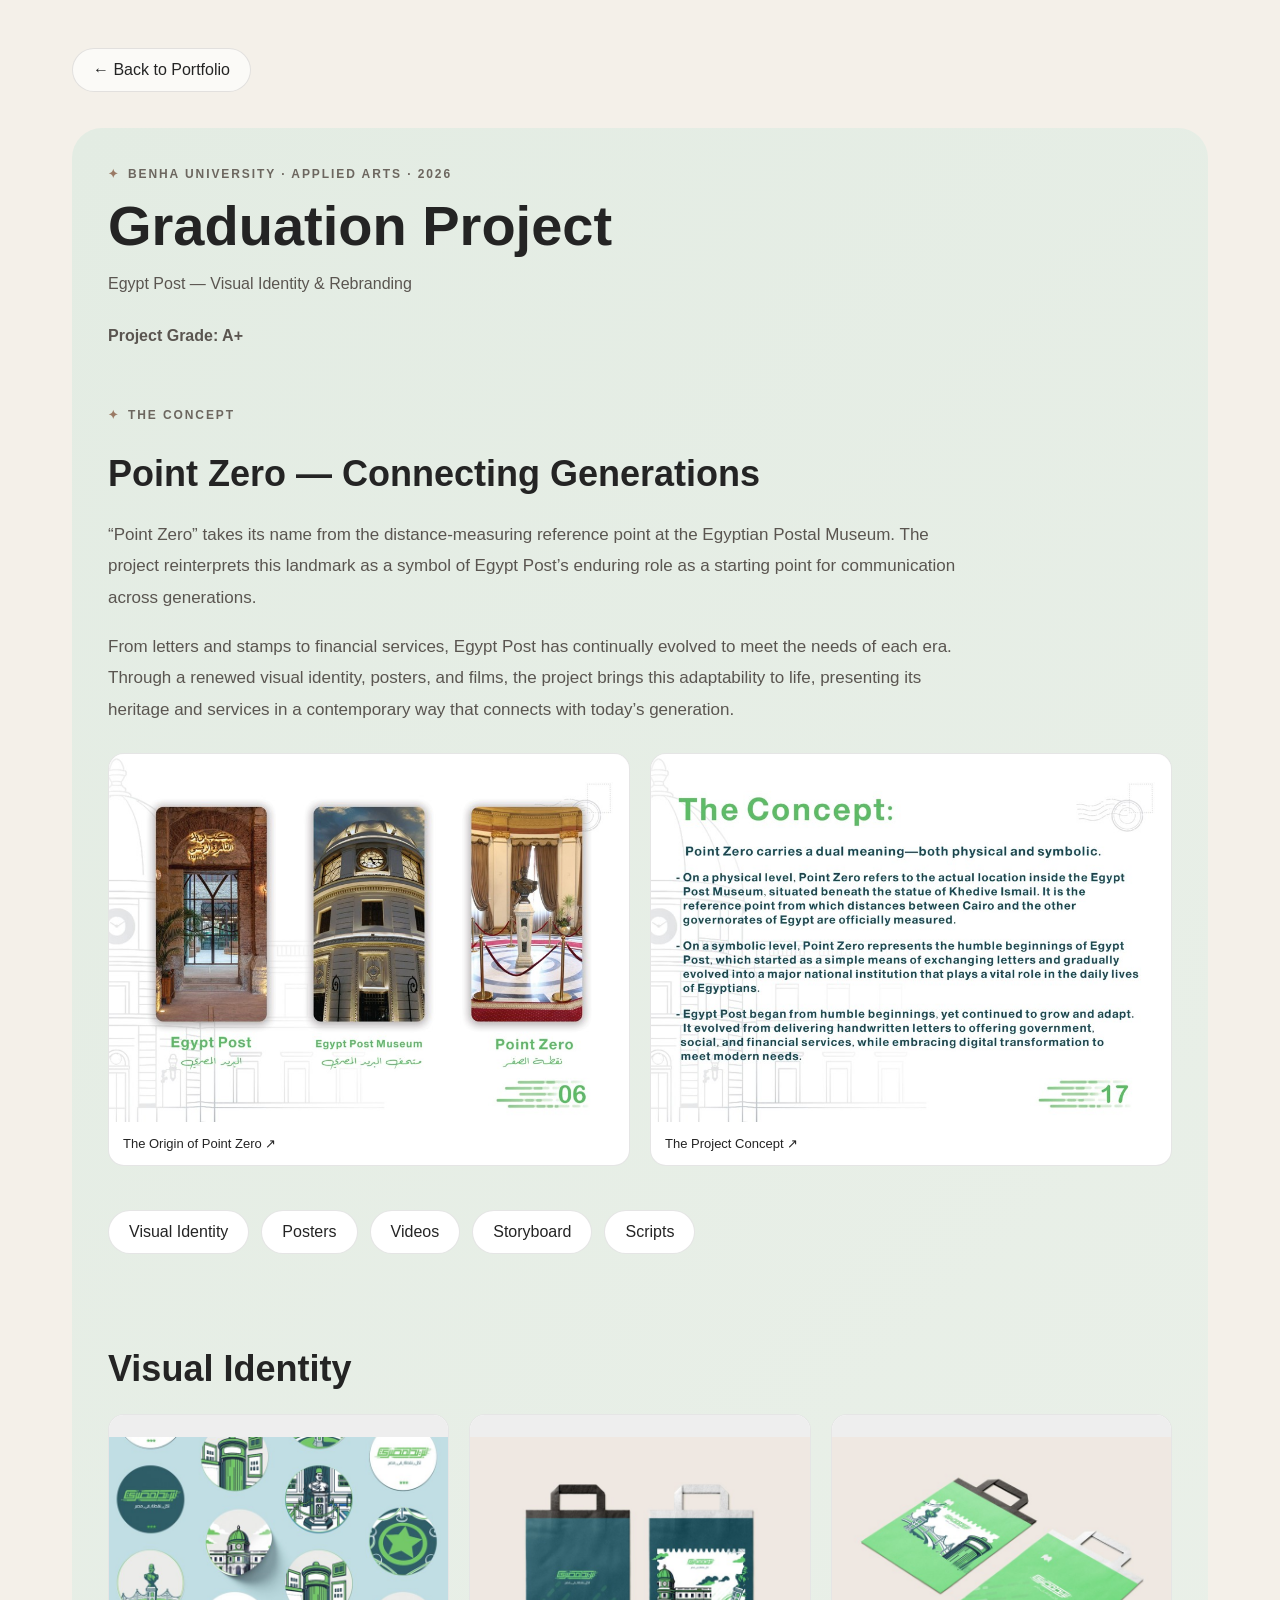
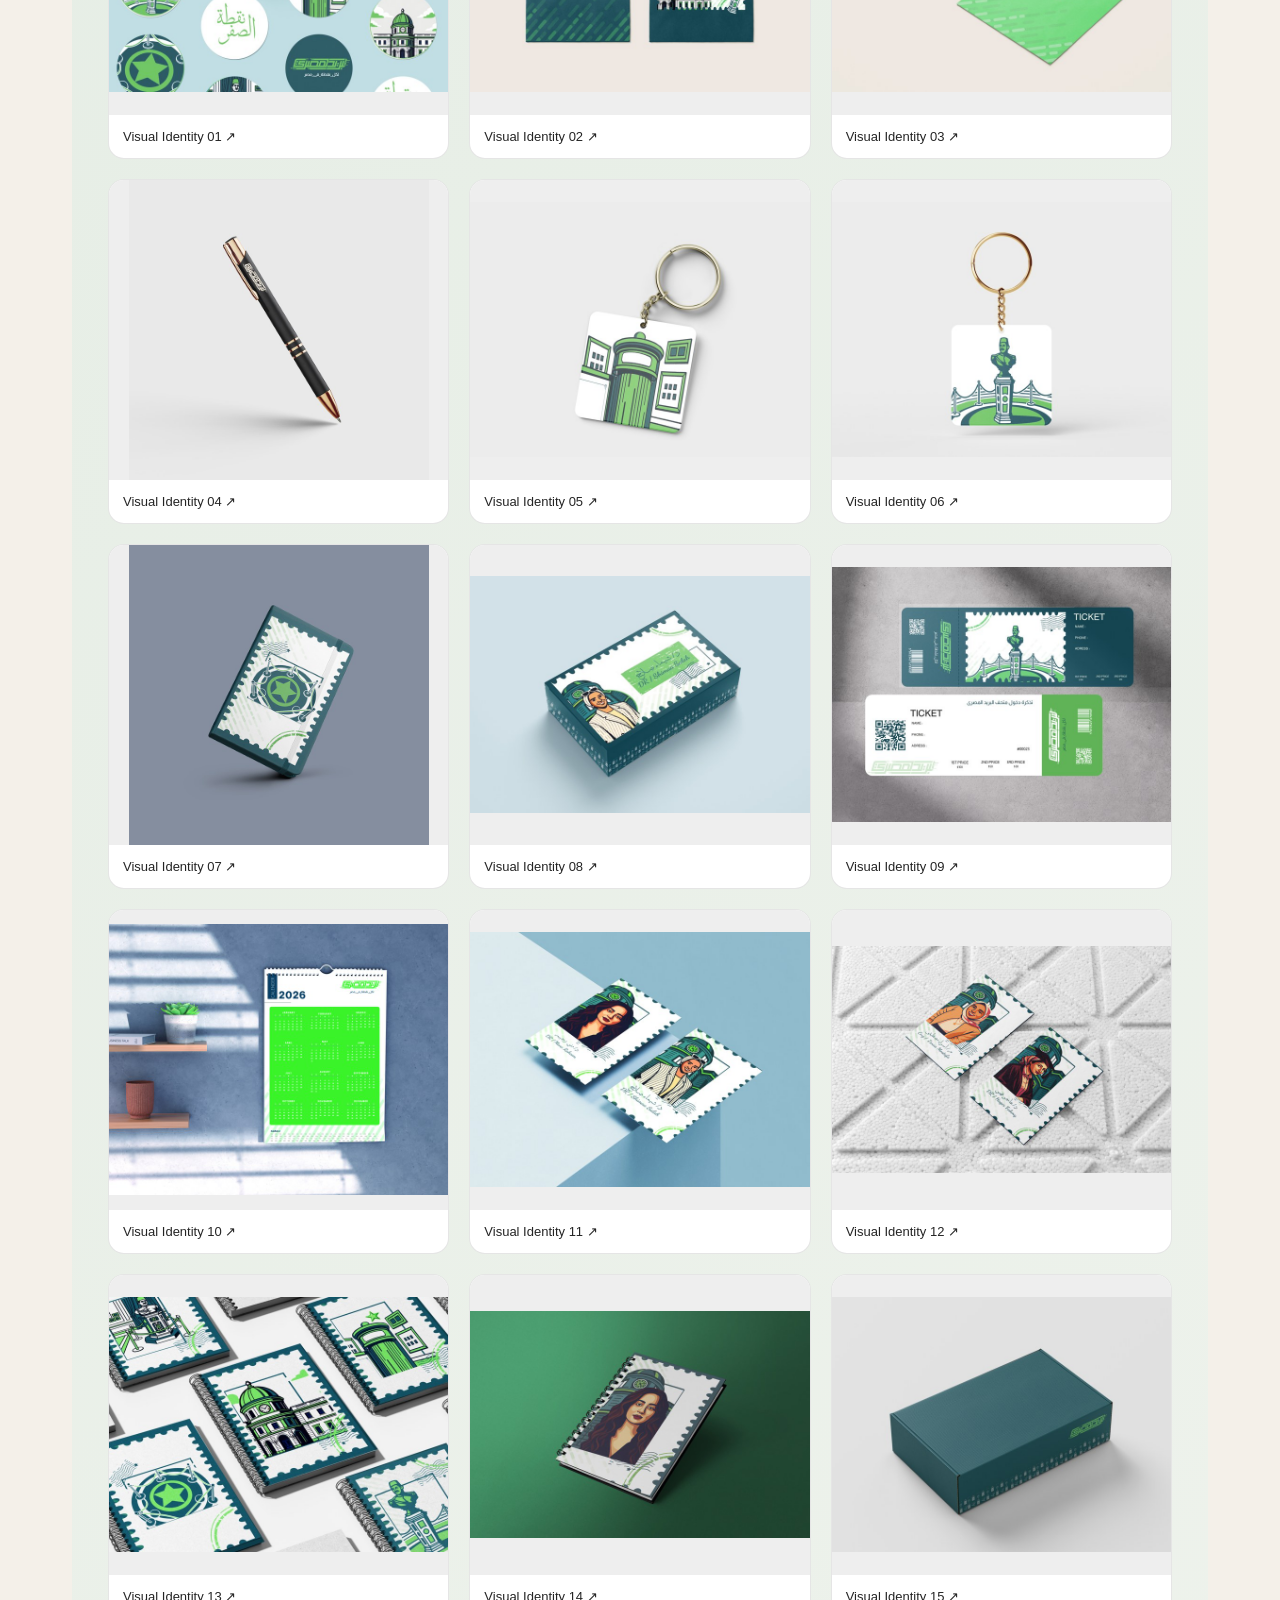
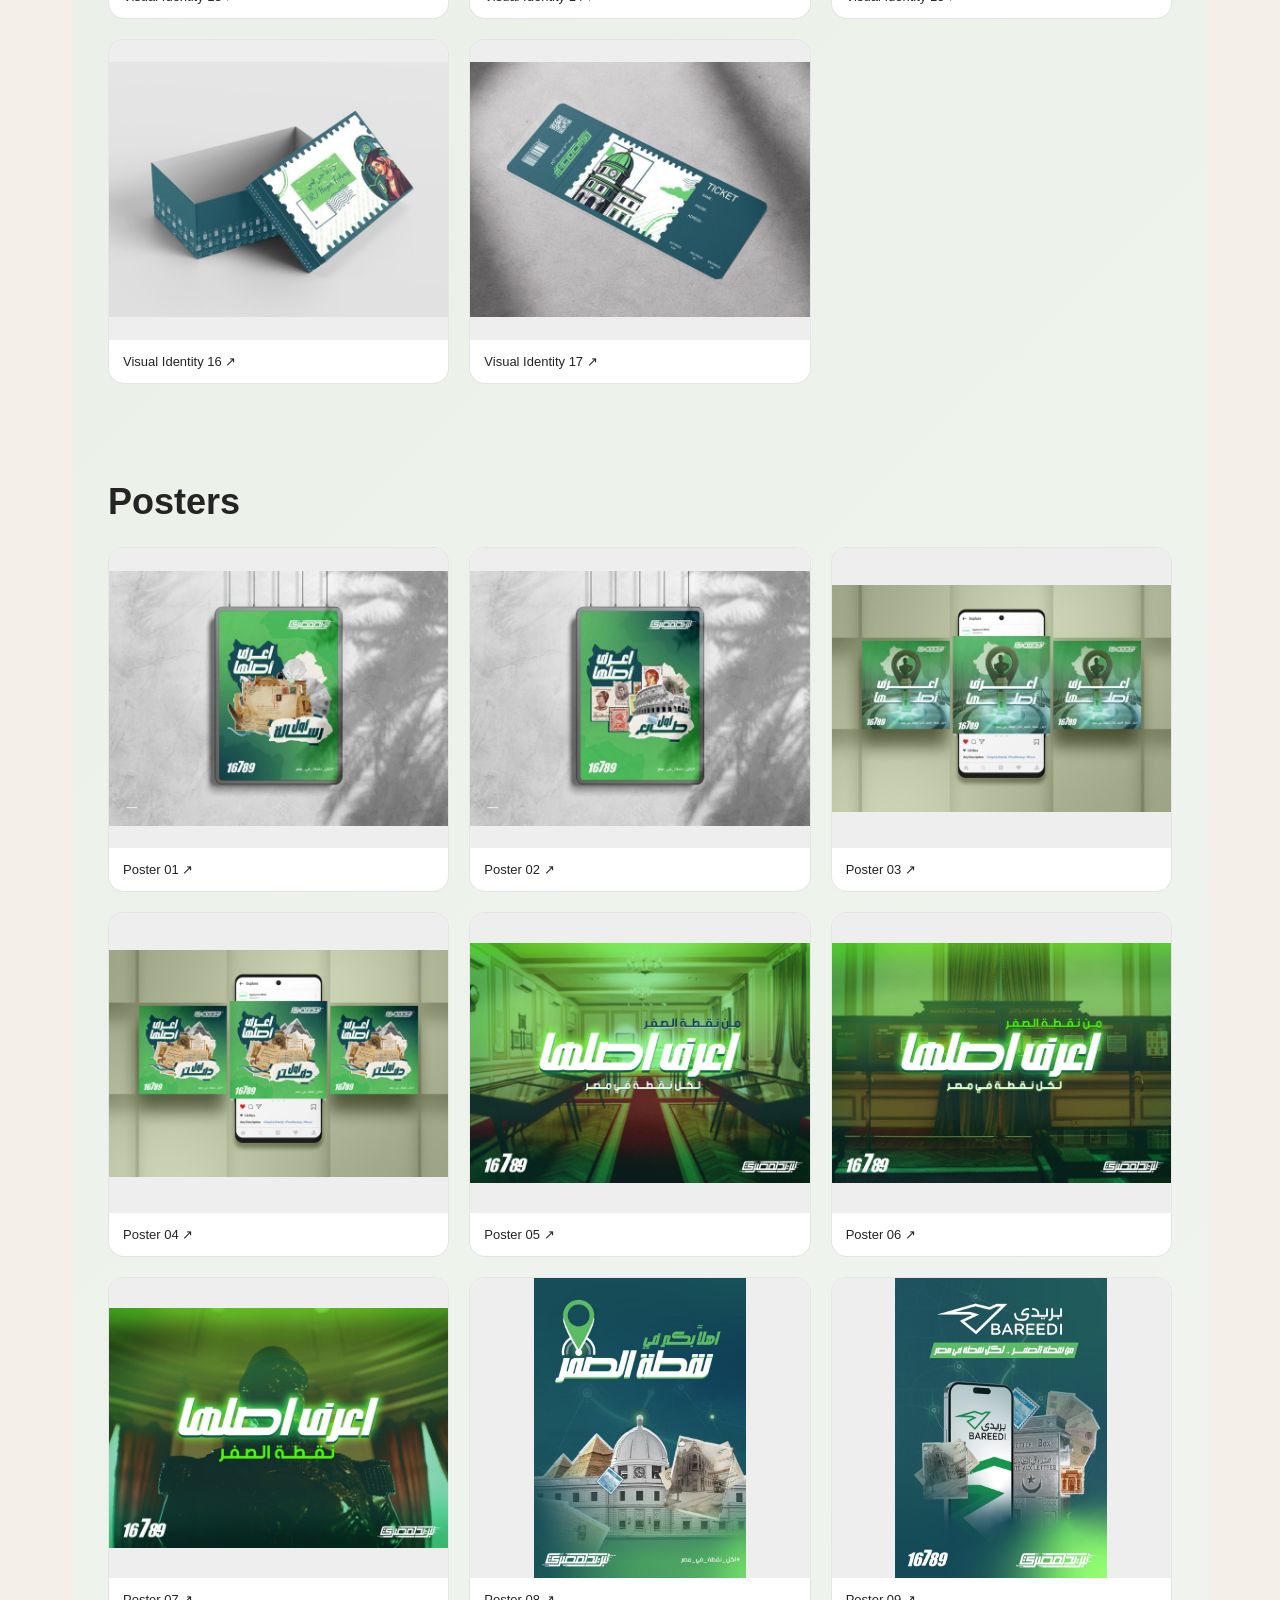
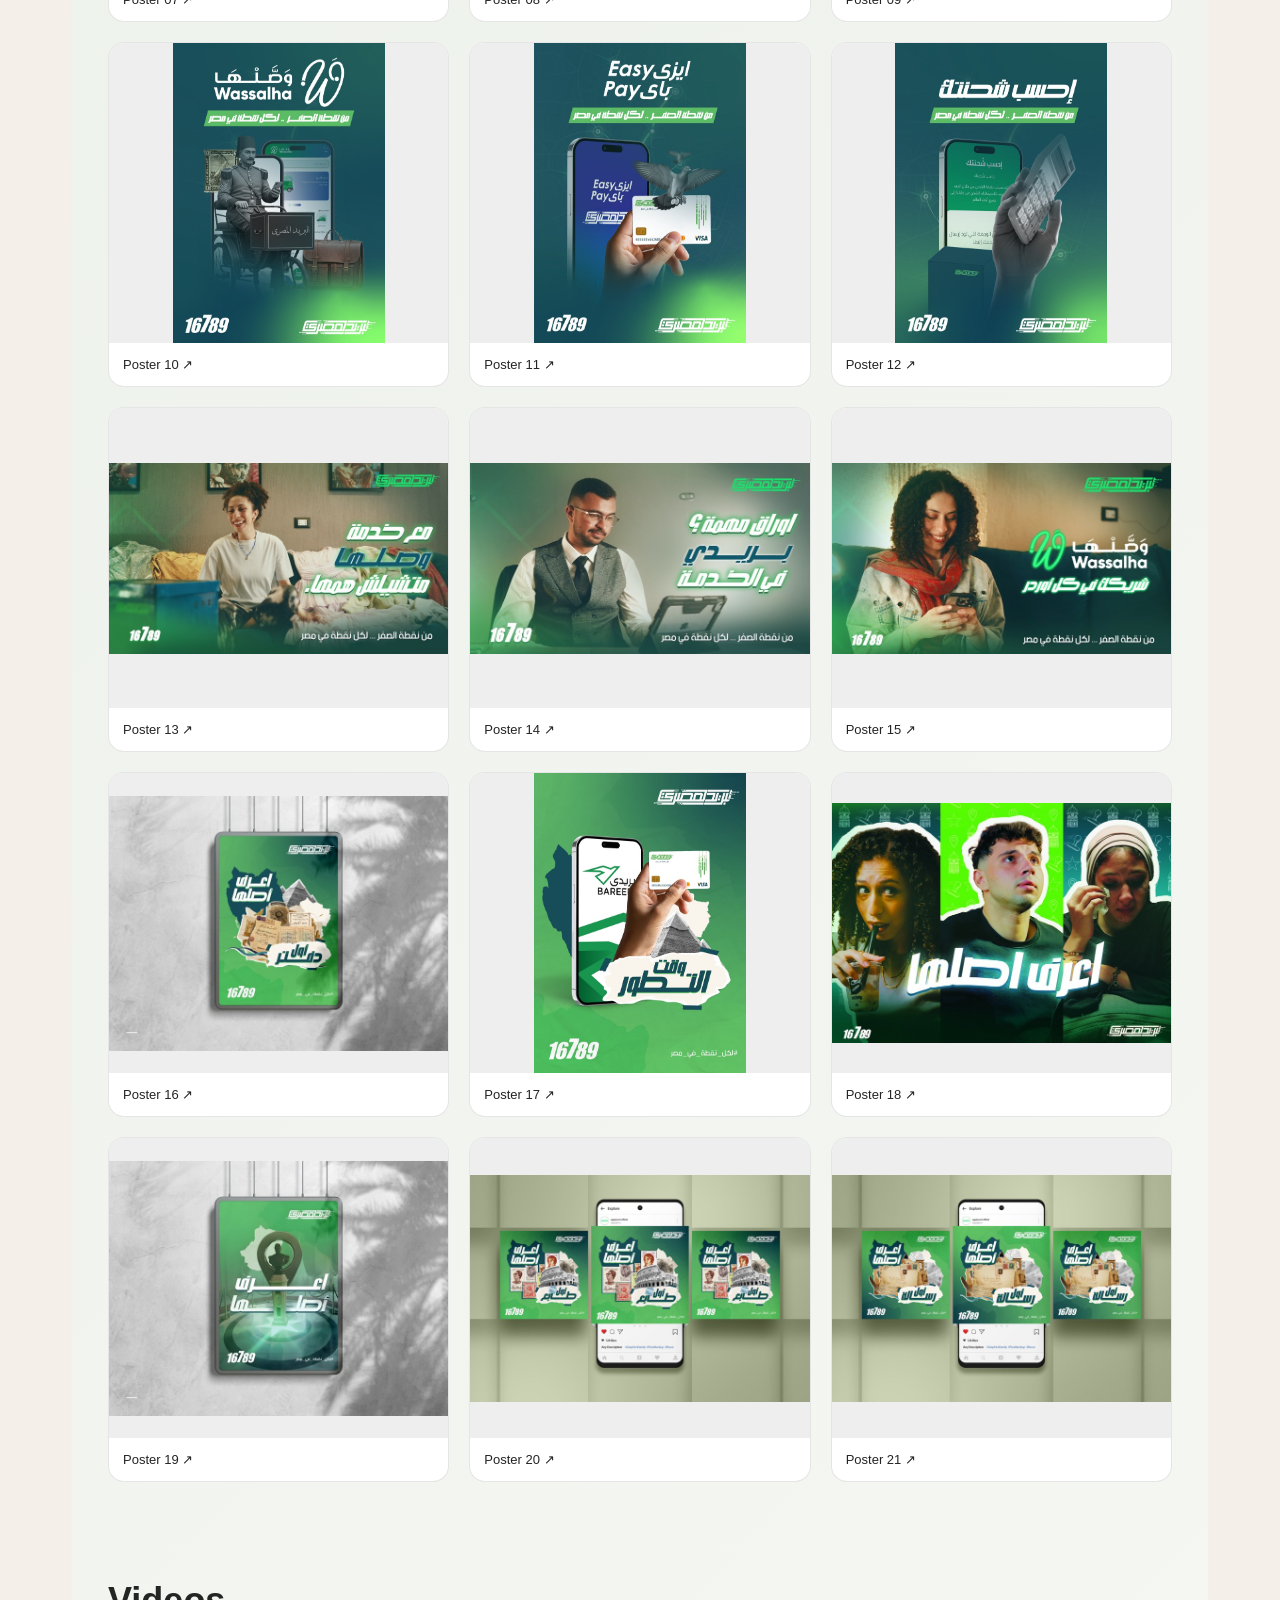
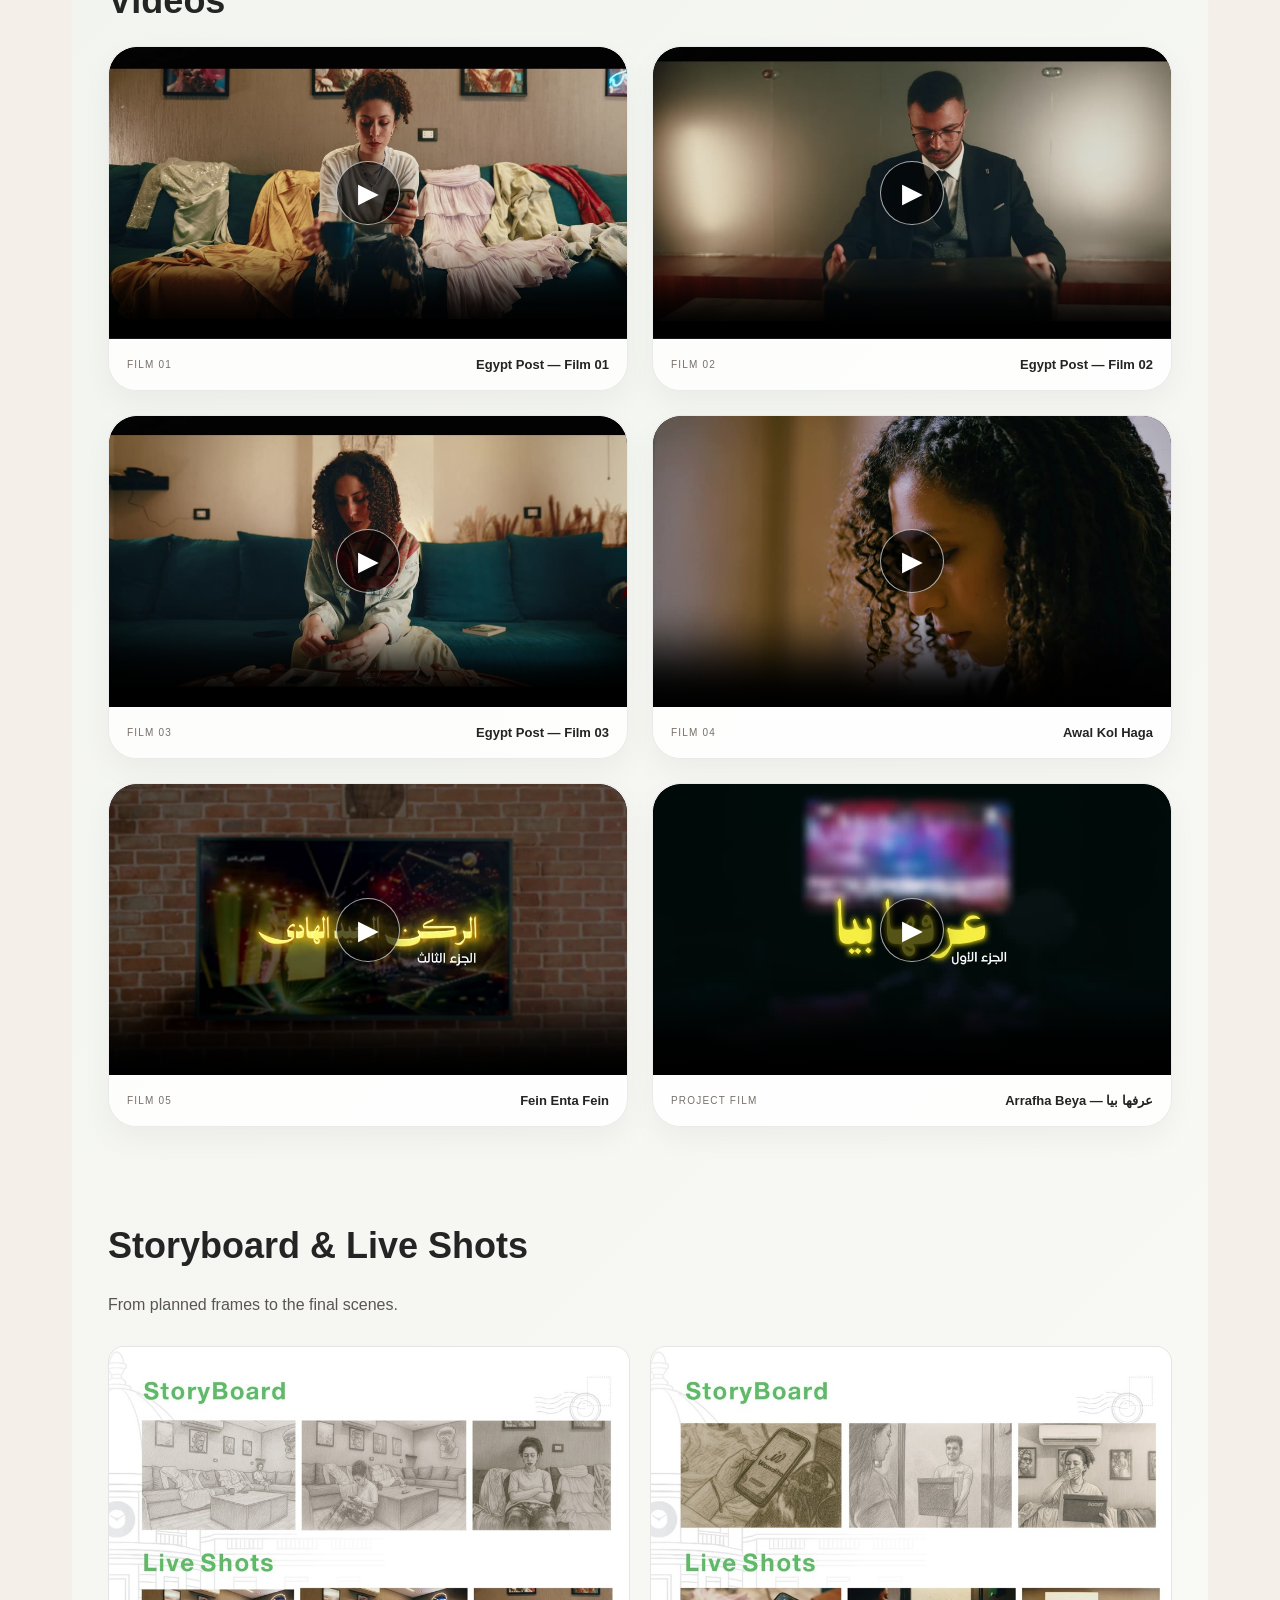
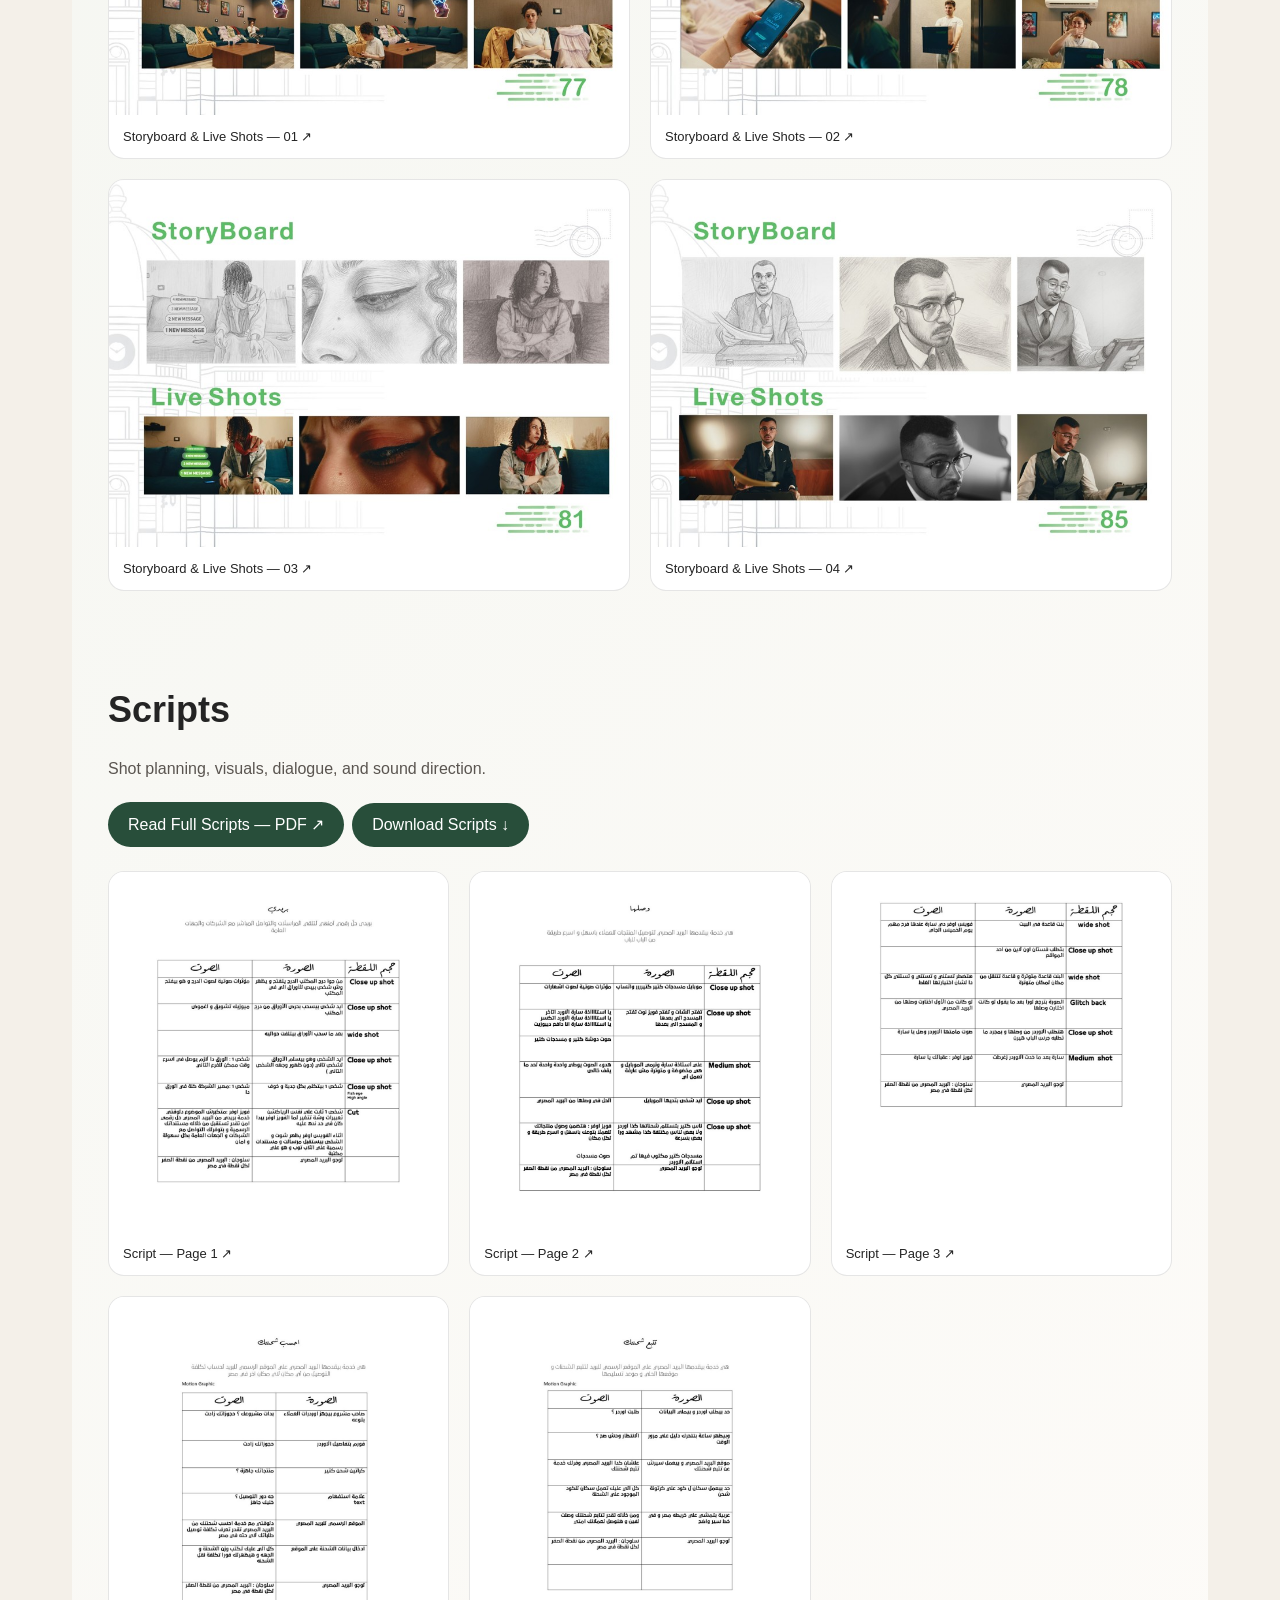
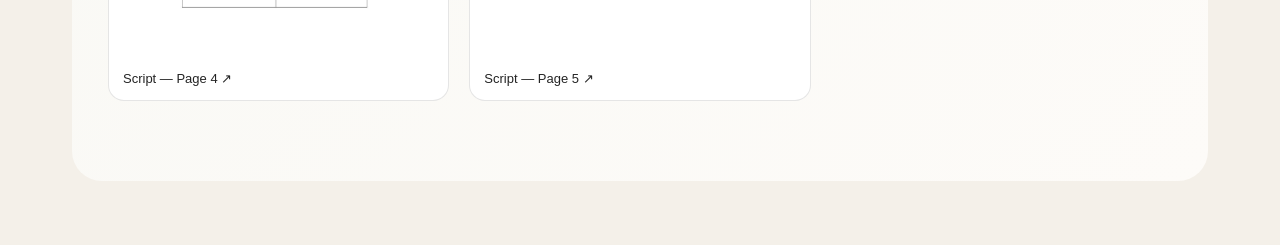
==== commit 4cf3ed7a: "Improve portfolio loading speed" ====
--- a/graduation-project.html
+++ b/graduation-project.html
@@ -1 +1,2 @@
-<!DOCTYPE html><html lang="en"><head><meta charset="utf-8"><meta name="viewport" content="width=device-width,initial-scale=1"><title>Graduation Project | Rahma Eldemerdash</title><link rel="stylesheet" href="style.css"></head><body class="editing-page"><main class="editing-page-main"><a class="editing-back" href="index.html">← Back to Portfolio</a><div class="editing-work"><div class="editing-work-heading"><span class="section-label">BENHA UNIVERSITY · APPLIED ARTS · 2026</span><h4>Graduation Project</h4><p>Egypt Post — Visual Identity &amp; Rebranding</p><p class="graduation-grade"><strong>Project Grade: A+</strong></p></div><section class="graduation-section graduation-overview" id="overview"><span class="section-label">THE CONCEPT</span><h2>Point Zero — Connecting Generations</h2><p>“Point Zero” takes its name from the distance-measuring reference point at the Egyptian Postal Museum. The project reinterprets this landmark as a symbol of Egypt Post’s enduring role as a starting point for communication across generations.</p><p>From letters and stamps to financial services, Egypt Post has continually evolved to meet the needs of each era. Through a renewed visual identity, posters, and films, the project brings this adaptability to life, presenting its heritage and services in a contemporary way that connects with today’s generation.</p><div class="graduation-gallery graduation-context-gallery"><a class="graduation-image" href="graduation/storyboard/point-zero.jpg" data-gallery aria-label="Open The Origin of Point Zero"><img src="graduation/storyboard/point-zero-thumb.jpg" alt="The Origin of Point Zero" loading="lazy" decoding="async" width="900" height="636"><span>The Origin of Point Zero ↗</span></a><a class="graduation-image" href="graduation/storyboard/concept.jpg" data-gallery aria-label="Open The Project Concept"><img src="graduation/storyboard/concept-thumb.jpg" alt="The Project Concept" loading="lazy" decoding="async" width="900" height="636"><span>The Project Concept ↗</span></a></div></section><nav class="graduation-nav" aria-label="Project sections"><a href="#visual-identity">Visual Identity</a><a href="#posters">Posters</a><a href="#videos">Videos</a><a href="#storyboard">Storyboard</a><a href="#scripts">Scripts</a></nav><section class="graduation-section" id="visual-identity"><h2>Visual Identity</h2><div class="graduation-gallery"><a class="graduation-image" href="graduation/identity/identity-01.jpg" data-gallery aria-label="Open identity image 1"><img src="graduation/identity/identity-01-thumb.jpg" loading="lazy" decoding="async" alt="Egypt Post identity — 01" width="720" height="540"><span>Visual Identity 01 ↗</span></a><a class="graduation-image" href="graduation/identity/identity-02.jpg" data-gallery aria-label="Open identity image 2"><img src="graduation/identity/identity-02-thumb.jpg" loading="lazy" decoding="async" alt="Egypt Post identity — 02" width="720" height="540"><span>Visual Identity 02 ↗</span></a><a class="graduation-image" href="graduation/identity/identity-03.jpg" data-gallery aria-label="Open identity image 3"><img src="graduation/identity/identity-03-thumb.jpg" loading="lazy" decoding="async" alt="Egypt Post identity — 03" width="720" height="540"><span>Visual Identity 03 ↗</span></a><a class="graduation-image" href="graduation/identity/identity-04.jpg" data-gallery aria-label="Open identity image 4"><img src="graduation/identity/identity-04-thumb.jpg" loading="lazy" decoding="async" alt="Egypt Post identity — 04" width="720" height="720"><span>Visual Identity 04 ↗</span></a><a class="graduation-image" href="graduation/identity/identity-05.jpg" data-gallery aria-label="Open identity image 5"><img src="graduation/identity/identity-05-thumb.jpg" loading="lazy" decoding="async" alt="Egypt Post identity — 05" width="720" height="540"><span>Visual Identity 05 ↗</span></a><a class="graduation-image" href="graduation/identity/identity-06.jpg" data-gallery aria-label="Open identity image 6"><img src="graduation/identity/identity-06-thumb.jpg" loading="lazy" decoding="async" alt="Egypt Post identity — 06" width="720" height="540"><span>Visual Identity 06 ↗</span></a><a class="graduation-image" href="graduation/identity/identity-07.jpg" data-gallery aria-label="Open identity image 7"><img src="graduation/identity/identity-07-thumb.jpg" loading="lazy" decoding="async" alt="Egypt Post identity — 07" width="720" height="720"><span>Visual Identity 07 ↗</span></a><a class="graduation-image" href="graduation/identity/identity-08.jpg" data-gallery aria-label="Open identity image 8"><img src="graduation/identity/identity-08-thumb.jpg" loading="lazy" decoding="async" alt="Egypt Post identity — 08" width="720" height="504"><span>Visual Identity 08 ↗</span></a><a class="graduation-image" href="graduation/identity/identity-09.jpg" data-gallery aria-label="Open identity image 9"><img src="graduation/identity/identity-09-thumb.jpg" loading="lazy" decoding="async" alt="Egypt Post identity — 09" width="720" height="540"><span>Visual Identity 09 ↗</span></a><a class="graduation-image" href="graduation/identity/identity-10.jpg" data-gallery aria-label="Open identity image 10"><img src="graduation/identity/identity-10-thumb.jpg" loading="lazy" decoding="async" alt="Egypt Post identity — 10" width="720" height="576"><span>Visual Identity 10 ↗</span></a><a class="graduation-image" href="graduation/identity/identity-11.jpg" data-gallery aria-label="Open identity image 11"><img src="graduation/identity/identity-11-thumb.jpg" loading="lazy" decoding="async" alt="Egypt Post identity — 11" width="720" height="540"><span>Visual Identity 11 ↗</span></a><a class="graduation-image" href="graduation/identity/identity-12.jpg" data-gallery aria-label="Open identity image 12"><img src="graduation/identity/identity-12-thumb.jpg" loading="lazy" decoding="async" alt="Egypt Post identity — 12" width="720" height="480"><span>Visual Identity 12 ↗</span></a><a class="graduation-image" href="graduation/identity/identity-13.jpg" data-gallery aria-label="Open identity image 13"><img src="graduation/identity/identity-13-thumb.jpg" loading="lazy" decoding="async" alt="Egypt Post identity — 13" width="720" height="540"><span>Visual Identity 13 ↗</span></a><a class="graduation-image" href="graduation/identity/identity-14.jpg" data-gallery aria-label="Open identity image 14"><img src="graduation/identity/identity-14-thumb.jpg" loading="lazy" decoding="async" alt="Egypt Post identity — 14" width="720" height="480"><span>Visual Identity 14 ↗</span></a><a class="graduation-image" href="graduation/identity/identity-15.jpg" data-gallery aria-label="Open identity image 15"><img src="graduation/identity/identity-15-thumb.jpg" loading="lazy" decoding="async" alt="Egypt Post identity — 15" width="720" height="540"><span>Visual Identity 15 ↗</span></a><a class="graduation-image" href="graduation/identity/identity-16.jpg" data-gallery aria-label="Open identity image 16"><img src="graduation/identity/identity-16-thumb.jpg" loading="lazy" decoding="async" alt="Egypt Post identity — 16" width="720" height="540"><span>Visual Identity 16 ↗</span></a><a class="graduation-image" href="graduation/identity/identity-17.jpg" data-gallery aria-label="Open identity image 17"><img src="graduation/identity/identity-17-thumb.jpg" loading="lazy" decoding="async" alt="Egypt Post identity — 17" width="720" height="540"><span>Visual Identity 17 ↗</span></a></div></section><section class="graduation-section" id="posters"><h2>Posters</h2><div class="graduation-gallery"><a class="graduation-image" href="graduation/posters/poster-01.jpg" data-gallery aria-label="Open posters image 1"><img src="graduation/posters/poster-01-thumb.jpg" loading="lazy" decoding="async" alt="Egypt Post posters — 01" width="720" height="540"><span>Poster 01 ↗</span></a><a class="graduation-image" href="graduation/posters/poster-02.jpg" data-gallery aria-label="Open posters image 2"><img src="graduation/posters/poster-02-thumb.jpg" loading="lazy" decoding="async" alt="Egypt Post posters — 02" width="720" height="540"><span>Poster 02 ↗</span></a><a class="graduation-image" href="graduation/posters/poster-03.jpg" data-gallery aria-label="Open posters image 3"><img src="graduation/posters/poster-03-thumb.jpg" loading="lazy" decoding="async" alt="Egypt Post posters — 03" width="720" height="480"><span>Poster 03 ↗</span></a><a class="graduation-image" href="graduation/posters/poster-04.jpg" data-gallery aria-label="Open posters image 4"><img src="graduation/posters/poster-04-thumb.jpg" loading="lazy" decoding="async" alt="Egypt Post posters — 04" width="720" height="480"><span>Poster 04 ↗</span></a><a class="graduation-image" href="graduation/posters/poster-05.jpg" data-gallery aria-label="Open posters image 5"><img src="graduation/posters/poster-05-thumb.jpg" loading="lazy" decoding="async" alt="Egypt Post posters — 05" width="720" height="509"><span>Poster 05 ↗</span></a><a class="graduation-image" href="graduation/posters/poster-06.jpg" data-gallery aria-label="Open posters image 6"><img src="graduation/posters/poster-06-thumb.jpg" loading="lazy" decoding="async" alt="Egypt Post posters — 06" width="720" height="509"><span>Poster 06 ↗</span></a><a class="graduation-image" href="graduation/posters/poster-07.jpg" data-gallery aria-label="Open posters image 7"><img src="graduation/posters/poster-07-thumb.jpg" loading="lazy" decoding="async" alt="Egypt Post posters — 07" width="720" height="509"><span>Poster 07 ↗</span></a><a class="graduation-image" href="graduation/posters/poster-08.jpg" data-gallery aria-label="Open posters image 8"><img src="graduation/posters/poster-08-thumb.jpg" loading="lazy" decoding="async" alt="Egypt Post posters — 08" width="636" height="900"><span>Poster 08 ↗</span></a><a class="graduation-image" href="graduation/posters/poster-09.jpg" data-gallery aria-label="Open posters image 9"><img src="graduation/posters/poster-09-thumb.jpg" loading="lazy" decoding="async" alt="Egypt Post posters — 09" width="637" height="900"><span>Poster 09 ↗</span></a><a class="graduation-image" href="graduation/posters/poster-10.jpg" data-gallery aria-label="Open posters image 10"><img src="graduation/posters/poster-10-thumb.jpg" loading="lazy" decoding="async" alt="Egypt Post posters — 10" width="637" height="900"><span>Poster 10 ↗</span></a><a class="graduation-image" href="graduation/posters/poster-11.jpg" data-gallery aria-label="Open posters image 11"><img src="graduation/posters/poster-11-thumb.jpg" loading="lazy" decoding="async" alt="Egypt Post posters — 11" width="637" height="900"><span>Poster 11 ↗</span></a><a class="graduation-image" href="graduation/posters/poster-12.jpg" data-gallery aria-label="Open posters image 12"><img src="graduation/posters/poster-12-thumb.jpg" loading="lazy" decoding="async" alt="Egypt Post posters — 12" width="637" height="900"><span>Poster 12 ↗</span></a><a class="graduation-image" href="graduation/posters/poster-13.jpg" data-gallery aria-label="Open posters image 13"><img src="graduation/posters/poster-13-thumb.jpg" loading="lazy" decoding="async" alt="Egypt Post posters — 13" width="720" height="405"><span>Poster 13 ↗</span></a><a class="graduation-image" href="graduation/posters/poster-14.jpg" data-gallery aria-label="Open posters image 14"><img src="graduation/posters/poster-14-thumb.jpg" loading="lazy" decoding="async" alt="Egypt Post posters — 14" width="720" height="405"><span>Poster 14 ↗</span></a><a class="graduation-image" href="graduation/posters/poster-15.jpg" data-gallery aria-label="Open posters image 15"><img src="graduation/posters/poster-15-thumb.jpg" loading="lazy" decoding="async" alt="Egypt Post posters — 15" width="720" height="405"><span>Poster 15 ↗</span></a><a class="graduation-image" href="graduation/posters/poster-16.jpg" data-gallery aria-label="Open posters image 16"><img src="graduation/posters/poster-16-thumb.jpg" loading="lazy" decoding="async" alt="Egypt Post posters — 16" width="720" height="540"><span>Poster 16 ↗</span></a><a class="graduation-image" href="graduation/posters/poster-17.png" data-gallery aria-label="Open posters image 17"><img src="graduation/posters/poster-17-thumb.jpg" loading="lazy" decoding="async" alt="Egypt Post posters — 17" width="637" height="900"><span>Poster 17 ↗</span></a><a class="graduation-image" href="graduation/posters/poster-18.jpg" data-gallery aria-label="Open posters image 18"><img src="graduation/posters/poster-18-thumb.jpg" loading="lazy" decoding="async" alt="Egypt Post posters — 18" width="720" height="509"><span>Poster 18 ↗</span></a><a class="graduation-image" href="graduation/posters/poster-19.jpg" data-gallery aria-label="Open posters image 19"><img src="graduation/posters/poster-19-thumb.jpg" loading="lazy" decoding="async" alt="Egypt Post posters — 19" width="720" height="540"><span>Poster 19 ↗</span></a><a class="graduation-image" href="graduation/posters/poster-20.jpg" data-gallery aria-label="Open posters image 20"><img src="graduation/posters/poster-20-thumb.jpg" loading="lazy" decoding="async" alt="Egypt Post posters — 20" width="720" height="480"><span>Poster 20 ↗</span></a><a class="graduation-image" href="graduation/posters/poster-21.jpg" data-gallery aria-label="Open posters image 21"><img src="graduation/posters/poster-21-thumb.jpg" loading="lazy" decoding="async" alt="Egypt Post posters — 21" width="720" height="480"><span>Poster 21 ↗</span></a></div></section><section class="graduation-section" id="videos"><h2>Videos</h2><div class="editing-video-grid graduation-video-grid"><figure class="editing-video-card"><video controls playsinline preload="none" poster="graduation/project-01.jpg" style="aspect-ratio:16/9" aria-label="Egypt Post — Film 01"><source src="graduation/project-01.mp4" type="video/mp4"></video><figcaption><span>FILM 01</span><strong>Egypt Post — Film 01</strong></figcaption></figure><figure class="editing-video-card"><video controls playsinline preload="none" poster="graduation/project-02.jpg" style="aspect-ratio:16/9" aria-label="Egypt Post — Film 02"><source src="graduation/project-02.mp4" type="video/mp4"></video><figcaption><span>FILM 02</span><strong>Egypt Post — Film 02</strong></figcaption></figure><figure class="editing-video-card"><video controls playsinline preload="none" poster="graduation/project-03.jpg" style="aspect-ratio:16/9" aria-label="Egypt Post — Film 03"><source src="graduation/project-03.mp4" type="video/mp4"></video><figcaption><span>FILM 03</span><strong>Egypt Post — Film 03</strong></figcaption></figure><figure class="editing-video-card"><video controls playsinline preload="none" poster="graduation/project-04.jpg" style="aspect-ratio:16/9" aria-label="Awal Kol Haga"><source src="graduation/project-04.mp4" type="video/mp4"></video><figcaption><span>FILM 04</span><strong>Awal Kol Haga</strong></figcaption></figure><figure class="editing-video-card"><video controls playsinline preload="none" poster="graduation/project-05.jpg" style="aspect-ratio:16/9" aria-label="Fein Enta Fein"><source src="graduation/project-05.mp4" type="video/mp4"></video><figcaption><span>FILM 05</span><strong>Fein Enta Fein</strong></figcaption></figure><figure class="editing-video-card"><video controls playsinline preload="none" poster="graduation/project-06.jpg" style="aspect-ratio:16/9" aria-label="Arrafha Beya"><source src="graduation/project-06.mp4" type="video/mp4"></video><figcaption><span>PROJECT FILM</span><strong>Arrafha Beya — عرفها بيا</strong></figcaption></figure></div></section><section class="graduation-section" id="storyboard"><h2>Storyboard &amp; Live Shots</h2><p class="graduation-section-intro">From planned frames to the final scenes.</p><div class="graduation-gallery graduation-storyboard-gallery"><a class="graduation-image" href="graduation/storyboard/storyboard-01.jpg" data-gallery aria-label="Open Storyboard &amp; Live Shots — 01"><img src="graduation/storyboard/storyboard-01-thumb.jpg" alt="Storyboard &amp; Live Shots — 01" loading="lazy" decoding="async" width="900" height="636"><span>Storyboard &amp; Live Shots — 01 ↗</span></a><a class="graduation-image" href="graduation/storyboard/storyboard-02.jpg" data-gallery aria-label="Open Storyboard &amp; Live Shots — 02"><img src="graduation/storyboard/storyboard-02-thumb.jpg" alt="Storyboard &amp; Live Shots — 02" loading="lazy" decoding="async" width="900" height="636"><span>Storyboard &amp; Live Shots — 02 ↗</span></a><a class="graduation-image" href="graduation/storyboard/storyboard-03.jpg" data-gallery aria-label="Open Storyboard &amp; Live Shots — 03"><img src="graduation/storyboard/storyboard-03-thumb.jpg" alt="Storyboard &amp; Live Shots — 03" loading="lazy" decoding="async" width="900" height="636"><span>Storyboard &amp; Live Shots — 03 ↗</span></a><a class="graduation-image" href="graduation/storyboard/storyboard-04.jpg" data-gallery aria-label="Open Storyboard &amp; Live Shots — 04"><img src="graduation/storyboard/storyboard-04-thumb.jpg" alt="Storyboard &amp; Live Shots — 04" loading="lazy" decoding="async" width="900" height="636"><span>Storyboard &amp; Live Shots — 04 ↗</span></a></div></section><section class="graduation-section" id="scripts"><h2>Scripts</h2><p class="graduation-section-intro">Shot planning, visuals, dialogue, and sound direction.</p><a class="graduation-pdf-link" href="graduation/scripts/project-scripts.pdf" target="_blank" rel="noopener noreferrer">Read Full Scripts — PDF ↗</a><a class="graduation-pdf-link" href="graduation/scripts/project-scripts.pdf" download>Download Scripts ↓</a><div class="graduation-gallery graduation-script-gallery"><a class="graduation-image" href="graduation/scripts/script-page-1.jpg" data-gallery aria-label="Open Script — Page 1"><img src="graduation/scripts/script-page-1-thumb.jpg" alt="Script — Page 1" loading="lazy" decoding="async" width="778" height="1100"><span>Script — Page 1 ↗</span></a><a class="graduation-image" href="graduation/scripts/script-page-2.jpg" data-gallery aria-label="Open Script — Page 2"><img src="graduation/scripts/script-page-2-thumb.jpg" alt="Script — Page 2" loading="lazy" decoding="async" width="778" height="1100"><span>Script — Page 2 ↗</span></a><a class="graduation-image" href="graduation/scripts/script-page-3.jpg" data-gallery aria-label="Open Script — Page 3"><img src="graduation/scripts/script-page-3-thumb.jpg" alt="Script — Page 3" loading="lazy" decoding="async" width="778" height="1100"><span>Script — Page 3 ↗</span></a><a class="graduation-image" href="graduation/scripts/script-page-4.jpg" data-gallery aria-label="Open Script — Page 4"><img src="graduation/scripts/script-page-4-thumb.jpg" alt="Script — Page 4" loading="lazy" decoding="async" width="778" height="1100"><span>Script — Page 4 ↗</span></a><a class="graduation-image" href="graduation/scripts/script-page-5.jpg" data-gallery aria-label="Open Script — Page 5"><img src="graduation/scripts/script-page-5-thumb.jpg" alt="Script — Page 5" loading="lazy" decoding="async" width="778" height="1100"><span>Script — Page 5 ↗</span></a></div></section></div></main><dialog class="graduation-lightbox"><button type="button" class="graduation-close" aria-label="Close image">×</button><img alt=""><a class="graduation-original" target="_blank" rel="noopener">Open original image ↗</a></dialog><script>const box=document.querySelector("dialog"),full=box.querySelector("img"),original=box.querySelector("a");document.querySelectorAll("[data-gallery]").forEach(a=>a.addEventListener("click",e=>{e.preventDefault();full.src=a.href;full.alt=a.querySelector("img").alt;original.href=a.href;box.showModal()}));box.querySelector("button").onclick=()=>box.close();box.addEventListener("click",e=>{if(e.target===box)box.close()});document.querySelectorAll("video").forEach(v=>v.addEventListener("play",()=>document.querySelectorAll("video").forEach(o=>{if(o!==v)o.pause()})));</script></body></html>+<!DOCTYPE html>
+<html lang="en"><head><meta charset="utf-8"/><meta content="width=device-width,initial-scale=1" name="viewport"/><title>Graduation Project | Rahma Eldemerdash</title><link href="style.css" rel="stylesheet"/></head><body class="editing-page"><main class="editing-page-main"><a class="editing-back" href="index.html">← Back to Portfolio</a><div class="editing-work"><div class="editing-work-heading"><span class="section-label">BENHA UNIVERSITY · APPLIED ARTS · 2026</span><h4>Graduation Project</h4><p>Egypt Post — Visual Identity &amp; Rebranding</p><p class="graduation-grade"><strong>Project Grade: A+</strong></p></div><section class="graduation-section graduation-overview" id="overview"><span class="section-label">THE CONCEPT</span><h2>Point Zero — Connecting Generations</h2><p>“Point Zero” takes its name from the distance-measuring reference point at the Egyptian Postal Museum. The project reinterprets this landmark as a symbol of Egypt Post’s enduring role as a starting point for communication across generations.</p><p>From letters and stamps to financial services, Egypt Post has continually evolved to meet the needs of each era. Through a renewed visual identity, posters, and films, the project brings this adaptability to life, presenting its heritage and services in a contemporary way that connects with today’s generation.</p><div class="graduation-gallery graduation-context-gallery"><a aria-label="Open The Origin of Point Zero" class="graduation-image" data-gallery="" href="graduation/storyboard/point-zero.jpg"><img alt="The Origin of Point Zero" decoding="async" height="636" loading="lazy" src="graduation/storyboard/point-zero-thumb.jpg" width="900"/><span>The Origin of Point Zero ↗</span></a><a aria-label="Open The Project Concept" class="graduation-image" data-gallery="" href="graduation/storyboard/concept.jpg"><img alt="The Project Concept" decoding="async" height="636" loading="lazy" src="graduation/storyboard/concept-thumb.jpg" width="900"/><span>The Project Concept ↗</span></a></div></section><nav aria-label="Project sections" class="graduation-nav"><a href="#visual-identity">Visual Identity</a><a href="#posters">Posters</a><a href="#videos">Videos</a><a href="#storyboard">Storyboard</a><a href="#scripts">Scripts</a></nav><section class="graduation-section" id="visual-identity"><h2>Visual Identity</h2><div class="graduation-gallery"><a aria-label="Open identity image 1" class="graduation-image" data-gallery="" href="graduation/identity/identity-01.jpg"><img alt="Egypt Post identity — 01" decoding="async" height="540" loading="lazy" src="graduation/identity/identity-01-thumb.jpg" width="720"/><span>Visual Identity 01 ↗</span></a><a aria-label="Open identity image 2" class="graduation-image" data-gallery="" href="graduation/identity/identity-02.jpg"><img alt="Egypt Post identity — 02" decoding="async" height="540" loading="lazy" src="graduation/identity/identity-02-thumb.jpg" width="720"/><span>Visual Identity 02 ↗</span></a><a aria-label="Open identity image 3" class="graduation-image" data-gallery="" href="graduation/identity/identity-03.jpg"><img alt="Egypt Post identity — 03" decoding="async" height="540" loading="lazy" src="graduation/identity/identity-03-thumb.jpg" width="720"/><span>Visual Identity 03 ↗</span></a><a aria-label="Open identity image 4" class="graduation-image" data-gallery="" href="graduation/identity/identity-04.jpg"><img alt="Egypt Post identity — 04" decoding="async" height="720" loading="lazy" src="graduation/identity/identity-04-thumb.jpg" width="720"/><span>Visual Identity 04 ↗</span></a><a aria-label="Open identity image 5" class="graduation-image" data-gallery="" href="graduation/identity/identity-05.jpg"><img alt="Egypt Post identity — 05" decoding="async" height="540" loading="lazy" src="graduation/identity/identity-05-thumb.jpg" width="720"/><span>Visual Identity 05 ↗</span></a><a aria-label="Open identity image 6" class="graduation-image" data-gallery="" href="graduation/identity/identity-06.jpg"><img alt="Egypt Post identity — 06" decoding="async" height="540" loading="lazy" src="graduation/identity/identity-06-thumb.jpg" width="720"/><span>Visual Identity 06 ↗</span></a><a aria-label="Open identity image 7" class="graduation-image" data-gallery="" href="graduation/identity/identity-07.jpg"><img alt="Egypt Post identity — 07" decoding="async" height="720" loading="lazy" src="graduation/identity/identity-07-thumb.jpg" width="720"/><span>Visual Identity 07 ↗</span></a><a aria-label="Open identity image 8" class="graduation-image" data-gallery="" href="graduation/identity/identity-08.jpg"><img alt="Egypt Post identity — 08" decoding="async" height="504" loading="lazy" src="graduation/identity/identity-08-thumb.jpg" width="720"/><span>Visual Identity 08 ↗</span></a><a aria-label="Open identity image 9" class="graduation-image" data-gallery="" href="graduation/identity/identity-09.jpg"><img alt="Egypt Post identity — 09" decoding="async" height="540" loading="lazy" src="graduation/identity/identity-09-thumb.jpg" width="720"/><span>Visual Identity 09 ↗</span></a><a aria-label="Open identity image 10" class="graduation-image" data-gallery="" href="graduation/identity/identity-10.jpg"><img alt="Egypt Post identity — 10" decoding="async" height="576" loading="lazy" src="graduation/identity/identity-10-thumb.jpg" width="720"/><span>Visual Identity 10 ↗</span></a><a aria-label="Open identity image 11" class="graduation-image" data-gallery="" href="graduation/identity/identity-11.jpg"><img alt="Egypt Post identity — 11" decoding="async" height="540" loading="lazy" src="graduation/identity/identity-11-thumb.jpg" width="720"/><span>Visual Identity 11 ↗</span></a><a aria-label="Open identity image 12" class="graduation-image" data-gallery="" href="graduation/identity/identity-12.jpg"><img alt="Egypt Post identity — 12" decoding="async" height="480" loading="lazy" src="graduation/identity/identity-12-thumb.jpg" width="720"/><span>Visual Identity 12 ↗</span></a><a aria-label="Open identity image 13" class="graduation-image" data-gallery="" href="graduation/identity/identity-13.jpg"><img alt="Egypt Post identity — 13" decoding="async" height="540" loading="lazy" src="graduation/identity/identity-13-thumb.jpg" width="720"/><span>Visual Identity 13 ↗</span></a><a aria-label="Open identity image 14" class="graduation-image" data-gallery="" href="graduation/identity/identity-14.jpg"><img alt="Egypt Post identity — 14" decoding="async" height="480" loading="lazy" src="graduation/identity/identity-14-thumb.jpg" width="720"/><span>Visual Identity 14 ↗</span></a><a aria-label="Open identity image 15" class="graduation-image" data-gallery="" href="graduation/identity/identity-15.jpg"><img alt="Egypt Post identity — 15" decoding="async" height="540" loading="lazy" src="graduation/identity/identity-15-thumb.jpg" width="720"/><span>Visual Identity 15 ↗</span></a><a aria-label="Open identity image 16" class="graduation-image" data-gallery="" href="graduation/identity/identity-16.jpg"><img alt="Egypt Post identity — 16" decoding="async" height="540" loading="lazy" src="graduation/identity/identity-16-thumb.jpg" width="720"/><span>Visual Identity 16 ↗</span></a><a aria-label="Open identity image 17" class="graduation-image" data-gallery="" href="graduation/identity/identity-17.jpg"><img alt="Egypt Post identity — 17" decoding="async" height="540" loading="lazy" src="graduation/identity/identity-17-thumb.jpg" width="720"/><span>Visual Identity 17 ↗</span></a></div></section><section class="graduation-section" id="posters"><h2>Posters</h2><div class="graduation-gallery"><a aria-label="Open posters image 1" class="graduation-image" data-gallery="" href="graduation/posters/poster-01.jpg"><img alt="Egypt Post posters — 01" decoding="async" height="540" loading="lazy" src="graduation/posters/poster-01-thumb.jpg" width="720"/><span>Poster 01 ↗</span></a><a aria-label="Open posters image 2" class="graduation-image" data-gallery="" href="graduation/posters/poster-02.jpg"><img alt="Egypt Post posters — 02" decoding="async" height="540" loading="lazy" src="graduation/posters/poster-02-thumb.jpg" width="720"/><span>Poster 02 ↗</span></a><a aria-label="Open posters image 3" class="graduation-image" data-gallery="" href="graduation/posters/poster-03.jpg"><img alt="Egypt Post posters — 03" decoding="async" height="480" loading="lazy" src="graduation/posters/poster-03-thumb.jpg" width="720"/><span>Poster 03 ↗</span></a><a aria-label="Open posters image 4" class="graduation-image" data-gallery="" href="graduation/posters/poster-04.jpg"><img alt="Egypt Post posters — 04" decoding="async" height="480" loading="lazy" src="graduation/posters/poster-04-thumb.jpg" width="720"/><span>Poster 04 ↗</span></a><a aria-label="Open posters image 5" class="graduation-image" data-gallery="" href="graduation/posters/poster-05.jpg"><img alt="Egypt Post posters — 05" decoding="async" height="509" loading="lazy" src="graduation/posters/poster-05-thumb.jpg" width="720"/><span>Poster 05 ↗</span></a><a aria-label="Open posters image 6" class="graduation-image" data-gallery="" href="graduation/posters/poster-06.jpg"><img alt="Egypt Post posters — 06" decoding="async" height="509" loading="lazy" src="graduation/posters/poster-06-thumb.jpg" width="720"/><span>Poster 06 ↗</span></a><a aria-label="Open posters image 7" class="graduation-image" data-gallery="" href="graduation/posters/poster-07.jpg"><img alt="Egypt Post posters — 07" decoding="async" height="509" loading="lazy" src="graduation/posters/poster-07-thumb.jpg" width="720"/><span>Poster 07 ↗</span></a><a aria-label="Open posters image 8" class="graduation-image" data-gallery="" href="graduation/posters/poster-08.jpg"><img alt="Egypt Post posters — 08" decoding="async" height="900" loading="lazy" src="graduation/posters/poster-08-thumb.jpg" width="636"/><span>Poster 08 ↗</span></a><a aria-label="Open posters image 9" class="graduation-image" data-gallery="" href="graduation/posters/poster-09.jpg"><img alt="Egypt Post posters — 09" decoding="async" height="900" loading="lazy" src="graduation/posters/poster-09-thumb.jpg" width="637"/><span>Poster 09 ↗</span></a><a aria-label="Open posters image 10" class="graduation-image" data-gallery="" href="graduation/posters/poster-10.jpg"><img alt="Egypt Post posters — 10" decoding="async" height="900" loading="lazy" src="graduation/posters/poster-10-thumb.jpg" width="637"/><span>Poster 10 ↗</span></a><a aria-label="Open posters image 11" class="graduation-image" data-gallery="" href="graduation/posters/poster-11.jpg"><img alt="Egypt Post posters — 11" decoding="async" height="900" loading="lazy" src="graduation/posters/poster-11-thumb.jpg" width="637"/><span>Poster 11 ↗</span></a><a aria-label="Open posters image 12" class="graduation-image" data-gallery="" href="graduation/posters/poster-12.jpg"><img alt="Egypt Post posters — 12" decoding="async" height="900" loading="lazy" src="graduation/posters/poster-12-thumb.jpg" width="637"/><span>Poster 12 ↗</span></a><a aria-label="Open posters image 13" class="graduation-image" data-gallery="" href="graduation/posters/poster-13.jpg"><img alt="Egypt Post posters — 13" decoding="async" height="405" loading="lazy" src="graduation/posters/poster-13-thumb.jpg" width="720"/><span>Poster 13 ↗</span></a><a aria-label="Open posters image 14" class="graduation-image" data-gallery="" href="graduation/posters/poster-14.jpg"><img alt="Egypt Post posters — 14" decoding="async" height="405" loading="lazy" src="graduation/posters/poster-14-thumb.jpg" width="720"/><span>Poster 14 ↗</span></a><a aria-label="Open posters image 15" class="graduation-image" data-gallery="" href="graduation/posters/poster-15.jpg"><img alt="Egypt Post posters — 15" decoding="async" height="405" loading="lazy" src="graduation/posters/poster-15-thumb.jpg" width="720"/><span>Poster 15 ↗</span></a><a aria-label="Open posters image 16" class="graduation-image" data-gallery="" href="graduation/posters/poster-16.jpg"><img alt="Egypt Post posters — 16" decoding="async" height="540" loading="lazy" src="graduation/posters/poster-16-thumb.jpg" width="720"/><span>Poster 16 ↗</span></a><a aria-label="Open posters image 17" class="graduation-image" data-gallery="" href="graduation/posters/poster-17.png"><img alt="Egypt Post posters — 17" decoding="async" height="900" loading="lazy" src="graduation/posters/poster-17-thumb.jpg" width="637"/><span>Poster 17 ↗</span></a><a aria-label="Open posters image 18" class="graduation-image" data-gallery="" href="graduation/posters/poster-18.jpg"><img alt="Egypt Post posters — 18" decoding="async" height="509" loading="lazy" src="graduation/posters/poster-18-thumb.jpg" width="720"/><span>Poster 18 ↗</span></a><a aria-label="Open posters image 19" class="graduation-image" data-gallery="" href="graduation/posters/poster-19.jpg"><img alt="Egypt Post posters — 19" decoding="async" height="540" loading="lazy" src="graduation/posters/poster-19-thumb.jpg" width="720"/><span>Poster 19 ↗</span></a><a aria-label="Open posters image 20" class="graduation-image" data-gallery="" href="graduation/posters/poster-20.jpg"><img alt="Egypt Post posters — 20" decoding="async" height="480" loading="lazy" src="graduation/posters/poster-20-thumb.jpg" width="720"/><span>Poster 20 ↗</span></a><a aria-label="Open posters image 21" class="graduation-image" data-gallery="" href="graduation/posters/poster-21.jpg"><img alt="Egypt Post posters — 21" decoding="async" height="480" loading="lazy" src="graduation/posters/poster-21-thumb.jpg" width="720"/><span>Poster 21 ↗</span></a></div></section><section class="graduation-section" id="videos"><h2>Videos</h2><div class="editing-video-grid graduation-video-grid"><figure class="editing-video-card"><div class="deferred-video"><video aria-label="Egypt Post — Film 01" controls="" data-deferred-poster="graduation/project-01.jpg" playsinline="" preload="none" style="aspect-ratio:16/9"><source data-deferred-src="graduation/project-01.mp4" type="video/mp4"/></video><button aria-label="Play Egypt Post — Film 01" class="deferred-video-play" type="button">▶</button><noscript><a href="graduation/project-01.mp4">Open video</a></noscript></div><figcaption><span>FILM 01</span><strong>Egypt Post — Film 01</strong></figcaption></figure><figure class="editing-video-card"><div class="deferred-video"><video aria-label="Egypt Post — Film 02" controls="" data-deferred-poster="graduation/project-02.jpg" playsinline="" preload="none" style="aspect-ratio:16/9"><source data-deferred-src="graduation/project-02.mp4" type="video/mp4"/></video><button aria-label="Play Egypt Post — Film 02" class="deferred-video-play" type="button">▶</button><noscript><a href="graduation/project-02.mp4">Open video</a></noscript></div><figcaption><span>FILM 02</span><strong>Egypt Post — Film 02</strong></figcaption></figure><figure class="editing-video-card"><div class="deferred-video"><video aria-label="Egypt Post — Film 03" controls="" data-deferred-poster="graduation/project-03.jpg" playsinline="" preload="none" style="aspect-ratio:16/9"><source data-deferred-src="graduation/project-03.mp4" type="video/mp4"/></video><button aria-label="Play Egypt Post — Film 03" class="deferred-video-play" type="button">▶</button><noscript><a href="graduation/project-03.mp4">Open video</a></noscript></div><figcaption><span>FILM 03</span><strong>Egypt Post — Film 03</strong></figcaption></figure><figure class="editing-video-card"><div class="deferred-video"><video aria-label="Awal Kol Haga" controls="" data-deferred-poster="graduation/project-04.jpg" playsinline="" preload="none" style="aspect-ratio:16/9"><source data-deferred-src="graduation/project-04.mp4" type="video/mp4"/></video><button aria-label="Play Awal Kol Haga" class="deferred-video-play" type="button">▶</button><noscript><a href="graduation/project-04.mp4">Open video</a></noscript></div><figcaption><span>FILM 04</span><strong>Awal Kol Haga</strong></figcaption></figure><figure class="editing-video-card"><div class="deferred-video"><video aria-label="Fein Enta Fein" controls="" data-deferred-poster="graduation/project-05.jpg" playsinline="" preload="none" style="aspect-ratio:16/9"><source data-deferred-src="graduation/project-05.mp4" type="video/mp4"/></video><button aria-label="Play Fein Enta Fein" class="deferred-video-play" type="button">▶</button><noscript><a href="graduation/project-05.mp4">Open video</a></noscript></div><figcaption><span>FILM 05</span><strong>Fein Enta Fein</strong></figcaption></figure><figure class="editing-video-card"><div class="deferred-video"><video aria-label="Arrafha Beya" controls="" data-deferred-poster="graduation/project-06.jpg" playsinline="" preload="none" style="aspect-ratio:16/9"><source data-deferred-src="graduation/project-06.mp4" type="video/mp4"/></video><button aria-label="Play Arrafha Beya" class="deferred-video-play" type="button">▶</button><noscript><a href="graduation/project-06.mp4">Open video</a></noscript></div><figcaption><span>PROJECT FILM</span><strong>Arrafha Beya — عرفها بيا</strong></figcaption></figure></div></section><section class="graduation-section" id="storyboard"><h2>Storyboard &amp; Live Shots</h2><p class="graduation-section-intro">From planned frames to the final scenes.</p><div class="graduation-gallery graduation-storyboard-gallery"><a aria-label="Open Storyboard &amp; Live Shots — 01" class="graduation-image" data-gallery="" href="graduation/storyboard/storyboard-01.jpg"><img alt="Storyboard &amp; Live Shots — 01" decoding="async" height="636" loading="lazy" src="graduation/storyboard/storyboard-01-thumb.jpg" width="900"/><span>Storyboard &amp; Live Shots — 01 ↗</span></a><a aria-label="Open Storyboard &amp; Live Shots — 02" class="graduation-image" data-gallery="" href="graduation/storyboard/storyboard-02.jpg"><img alt="Storyboard &amp; Live Shots — 02" decoding="async" height="636" loading="lazy" src="graduation/storyboard/storyboard-02-thumb.jpg" width="900"/><span>Storyboard &amp; Live Shots — 02 ↗</span></a><a aria-label="Open Storyboard &amp; Live Shots — 03" class="graduation-image" data-gallery="" href="graduation/storyboard/storyboard-03.jpg"><img alt="Storyboard &amp; Live Shots — 03" decoding="async" height="636" loading="lazy" src="graduation/storyboard/storyboard-03-thumb.jpg" width="900"/><span>Storyboard &amp; Live Shots — 03 ↗</span></a><a aria-label="Open Storyboard &amp; Live Shots — 04" class="graduation-image" data-gallery="" href="graduation/storyboard/storyboard-04.jpg"><img alt="Storyboard &amp; Live Shots — 04" decoding="async" height="636" loading="lazy" src="graduation/storyboard/storyboard-04-thumb.jpg" width="900"/><span>Storyboard &amp; Live Shots — 04 ↗</span></a></div></section><section class="graduation-section" id="scripts"><h2>Scripts</h2><p class="graduation-section-intro">Shot planning, visuals, dialogue, and sound direction.</p><a class="graduation-pdf-link" href="graduation/scripts/project-scripts.pdf" rel="noopener noreferrer" target="_blank">Read Full Scripts — PDF ↗</a><a class="graduation-pdf-link" download="" href="graduation/scripts/project-scripts.pdf">Download Scripts ↓</a><div class="graduation-gallery graduation-script-gallery"><a aria-label="Open Script — Page 1" class="graduation-image" data-gallery="" href="graduation/scripts/script-page-1.jpg"><img alt="Script — Page 1" decoding="async" height="1100" loading="lazy" src="graduation/scripts/script-page-1-thumb.jpg" width="778"/><span>Script — Page 1 ↗</span></a><a aria-label="Open Script — Page 2" class="graduation-image" data-gallery="" href="graduation/scripts/script-page-2.jpg"><img alt="Script — Page 2" decoding="async" height="1100" loading="lazy" src="graduation/scripts/script-page-2-thumb.jpg" width="778"/><span>Script — Page 2 ↗</span></a><a aria-label="Open Script — Page 3" class="graduation-image" data-gallery="" href="graduation/scripts/script-page-3.jpg"><img alt="Script — Page 3" decoding="async" height="1100" loading="lazy" src="graduation/scripts/script-page-3-thumb.jpg" width="778"/><span>Script — Page 3 ↗</span></a><a aria-label="Open Script — Page 4" class="graduation-image" data-gallery="" href="graduation/scripts/script-page-4.jpg"><img alt="Script — Page 4" decoding="async" height="1100" loading="lazy" src="graduation/scripts/script-page-4-thumb.jpg" width="778"/><span>Script — Page 4 ↗</span></a><a aria-label="Open Script — Page 5" class="graduation-image" data-gallery="" href="graduation/scripts/script-page-5.jpg"><img alt="Script — Page 5" decoding="async" height="1100" loading="lazy" src="graduation/scripts/script-page-5-thumb.jpg" width="778"/><span>Script — Page 5 ↗</span></a></div></section></div></main><dialog class="graduation-lightbox"><button aria-label="Close image" class="graduation-close" type="button">×</button><img alt=""/><a class="graduation-original" rel="noopener" target="_blank">Open original image ↗</a></dialog><script>const box=document.querySelector("dialog"),full=box.querySelector("img"),original=box.querySelector("a");document.querySelectorAll("[data-gallery]").forEach(a=>a.addEventListener("click",e=>{e.preventDefault();full.src=a.href;full.alt=a.querySelector("img").alt;original.href=a.href;box.showModal()}));box.querySelector("button").onclick=()=>box.close();box.addEventListener("click",e=>{if(e.target===box)box.close()});document.querySelectorAll("video").forEach(v=>v.addEventListener("play",()=>document.querySelectorAll("video").forEach(o=>{if(o!==v)o.pause()})));</script><script src="script.js"></script></body></html>
--- a/style.css
+++ b/style.css
@@ -6406,3 +6406,11 @@
 #tools .combined-tools-grid{display:grid;grid-template-columns:repeat(3,minmax(0,1fr));gap:28px}#tools .tool-group{min-width:0;padding:0 24px 0 0;border-right:1px solid rgba(0,0,0,.1)}#tools .tool-group:last-child{border:0;padding-right:0}#tools .tool-group .tool-category-head{display:block;margin-bottom:20px}#tools .tool-group h3{font-size:23px;line-height:1.2}#tools .tool-group .tools-grid{grid-template-columns:repeat(2,minmax(0,1fr))!important;gap:12px}#tools .tool-group .tool-card{padding:18px 10px;min-width:0}#tools .tool-group .tool-card h4{font-size:14px}#tools .tool-group .tool-card p{font-size:12px;line-height:1.5}@media(max-width:900px){#tools .combined-tools-grid{grid-template-columns:1fr;gap:28px}#tools .tool-group{padding:0 0 24px;border-right:0;border-bottom:1px solid rgba(0,0,0,.1)}#tools .tool-group:last-child{padding:0}#tools .tool-group .tools-grid{grid-template-columns:repeat(2,minmax(0,1fr))!important}}
 
 .magrina-preview-card{display:grid;grid-template-columns:1fr 1fr;gap:48px;align-items:center;margin-top:28px}.magrina-preview-card>img{width:100%;max-height:440px;object-fit:cover;border-radius:24px}.magrina-preview h2{font-size:clamp(48px,6vw,86px);margin:0 0 18px}.magrina-preview p{font-size:20px;line-height:1.65;max-width:500px;margin-bottom:25px}.magrina-page .nav nav{display:flex;flex-wrap:wrap;gap:20px}@media(max-width:700px){.magrina-preview-card{grid-template-columns:1fr;gap:26px}.magrina-page .nav{flex-wrap:wrap;gap:18px}.magrina-page .nav nav{font-size:12px}}
+
+/* Keep original video cards while deferring their media downloads. */
+.deferred-video{position:relative;width:100%;}
+.deferred-video video{display:block;width:100%;}
+.deferred-video-play{position:absolute;left:50%;top:50%;transform:translate(-50%,-50%);display:grid;place-items:center;width:64px;height:64px;border:1px solid rgba(255,255,255,.65);border-radius:50%;background:rgba(0,0,0,.65);color:#fff;font-size:27px;cursor:pointer;z-index:3;box-shadow:0 4px 20px rgba(0,0,0,.18);}
+.deferred-video-play:hover{background:rgba(0,0,0,.85);}
+.deferred-video-play:focus-visible{outline:3px solid #fff;outline-offset:4px;}
+.deferred-video-play[hidden]{display:none;}
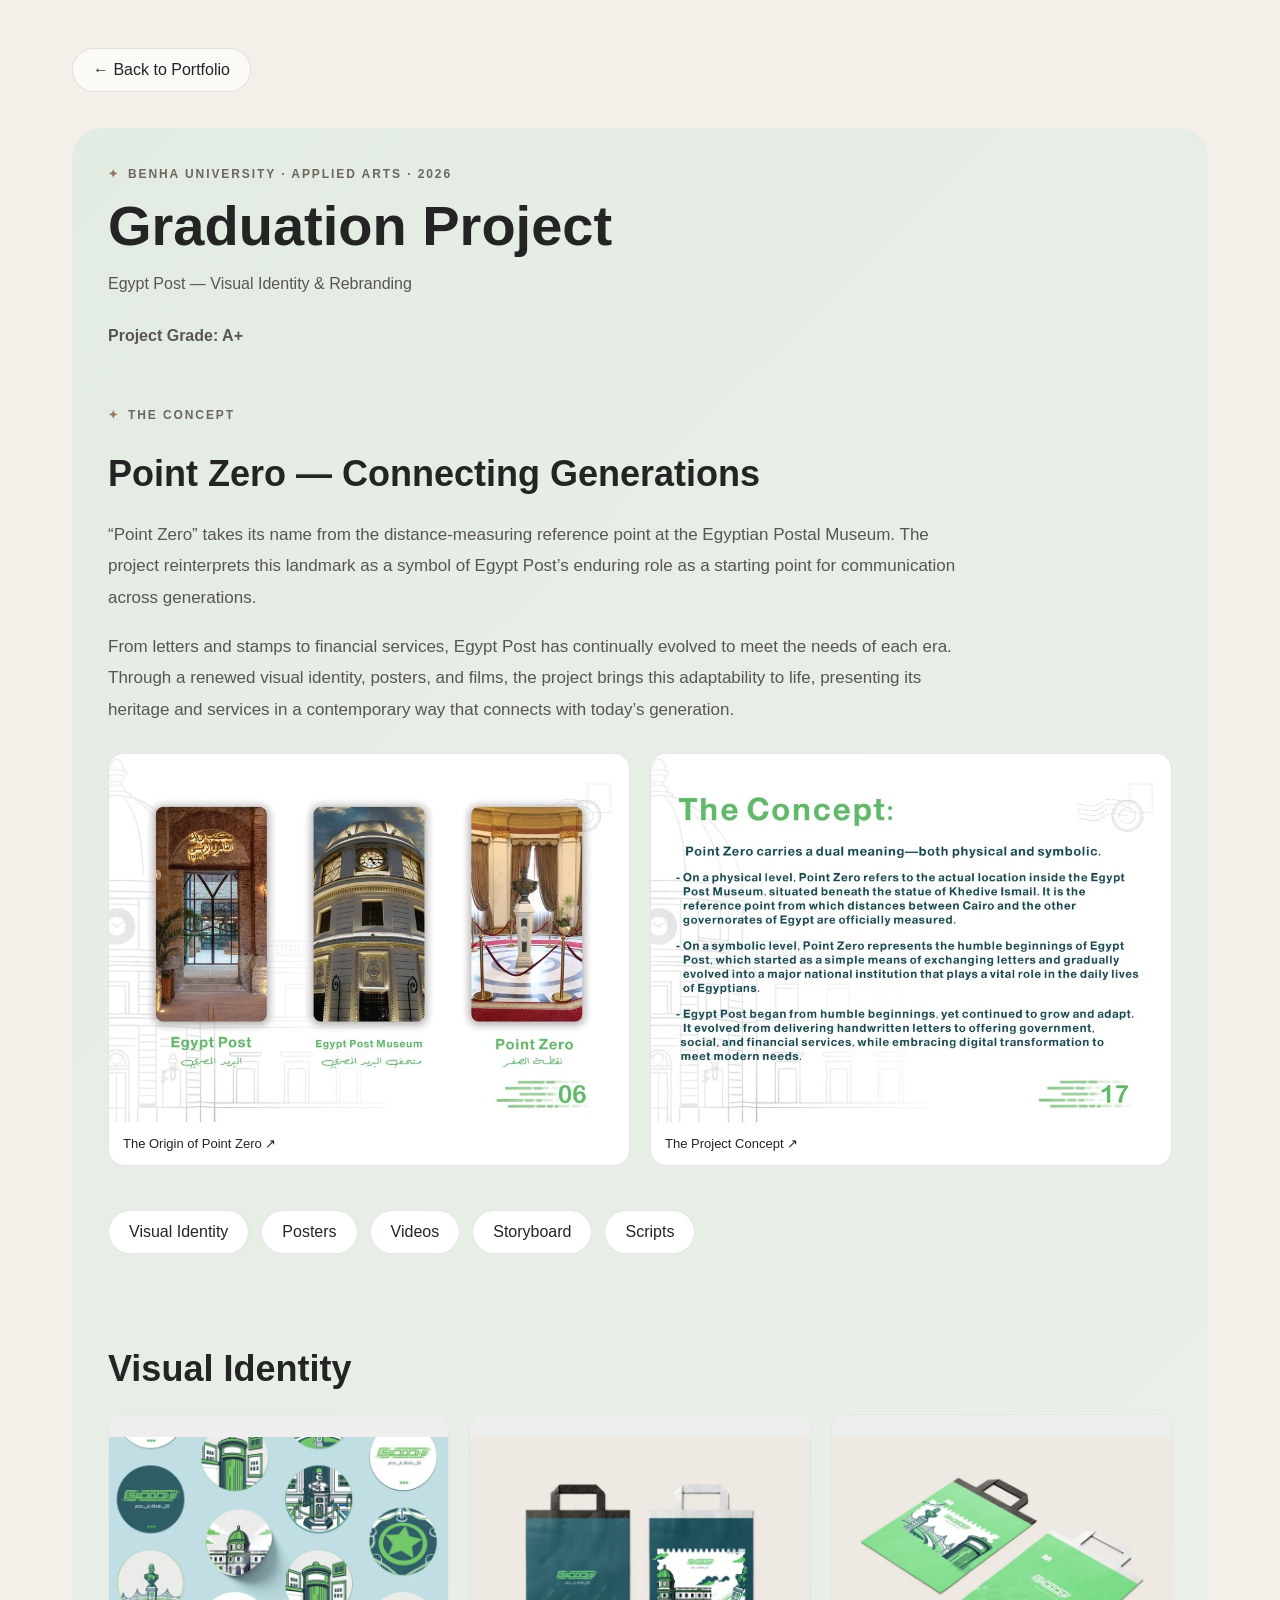
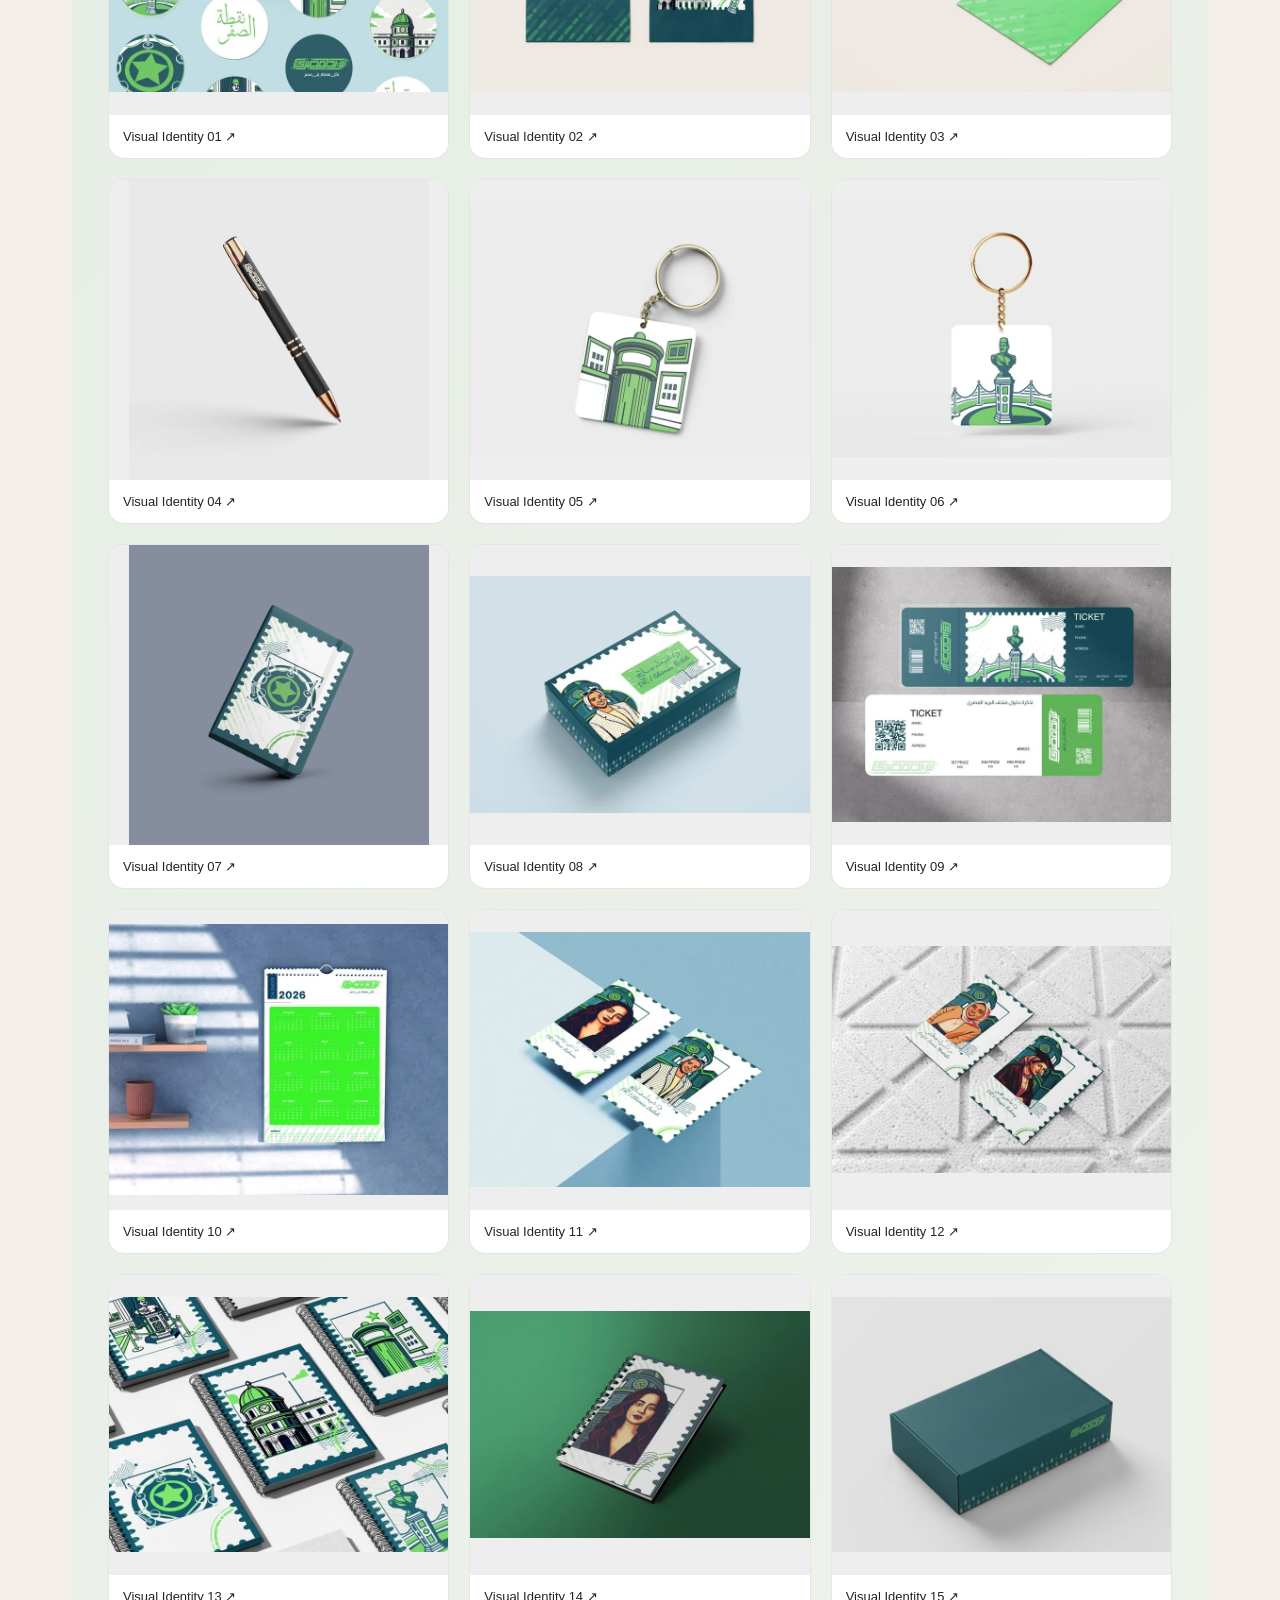
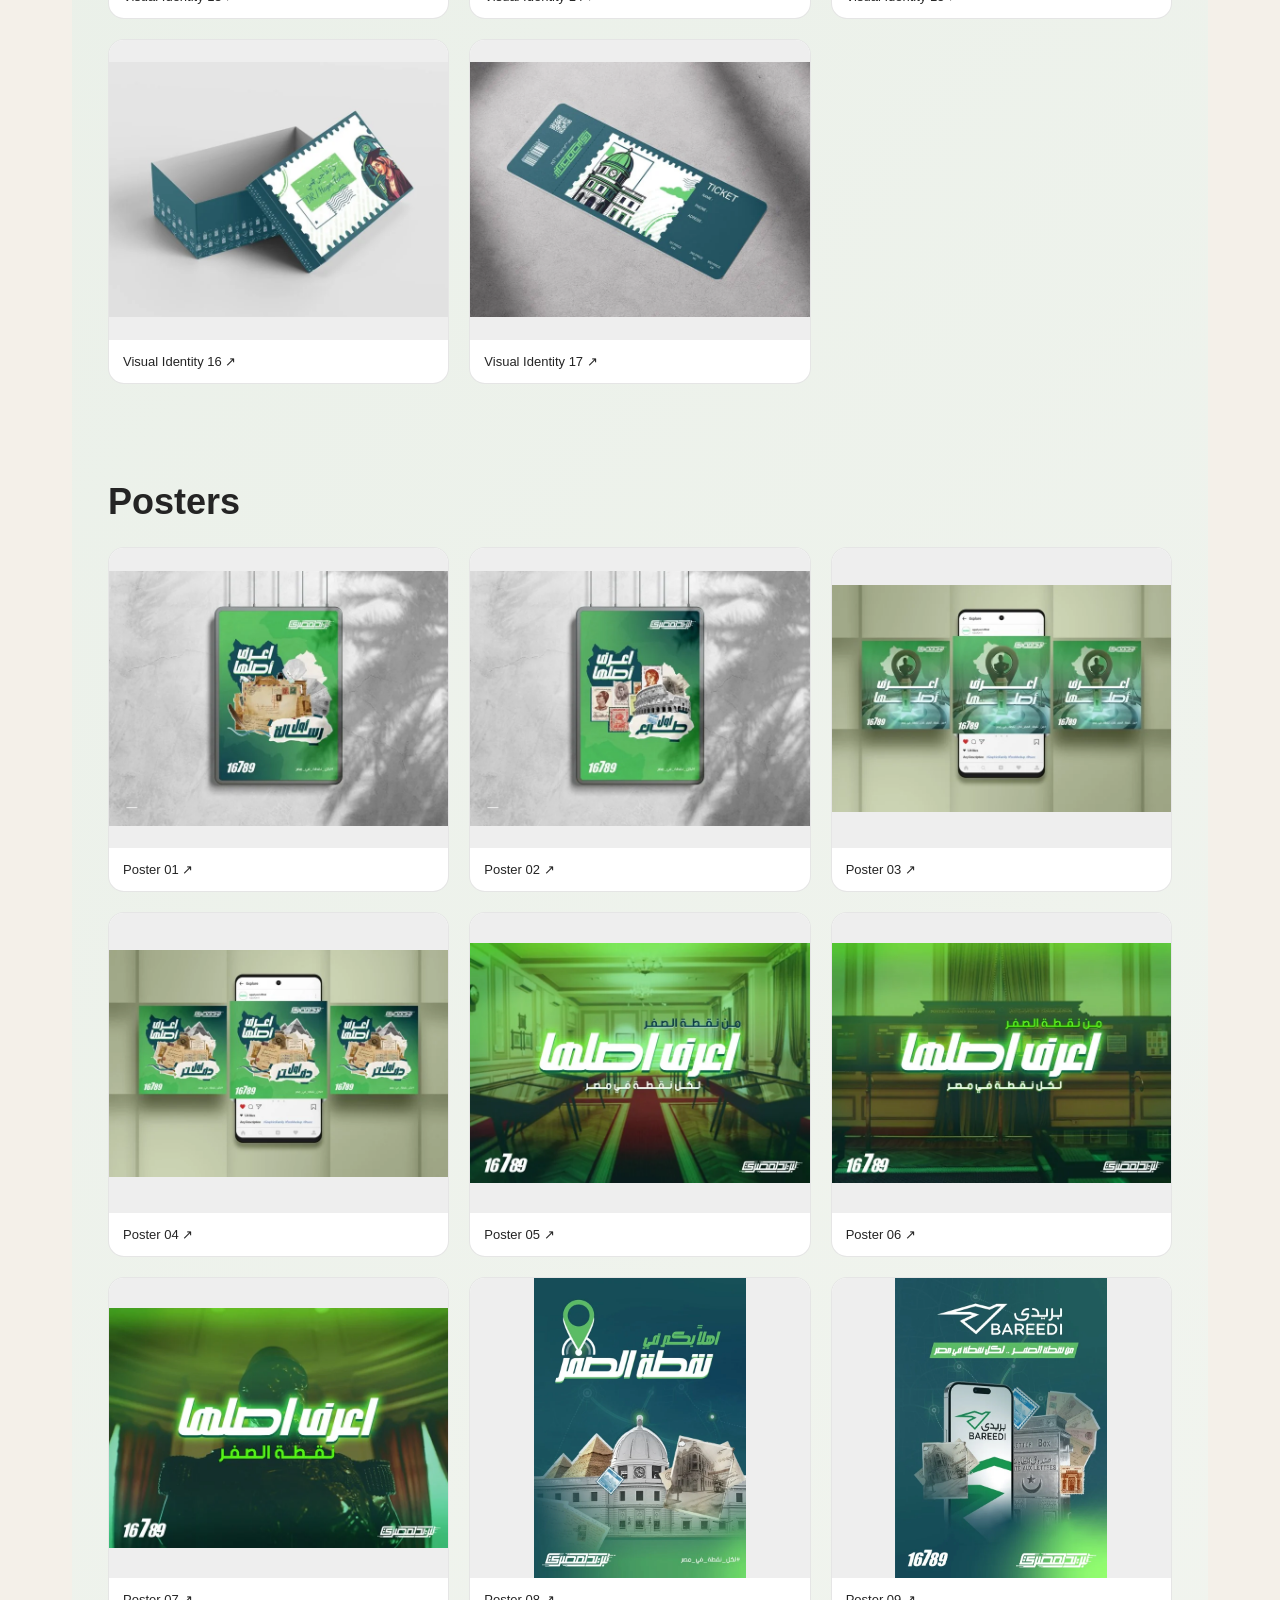
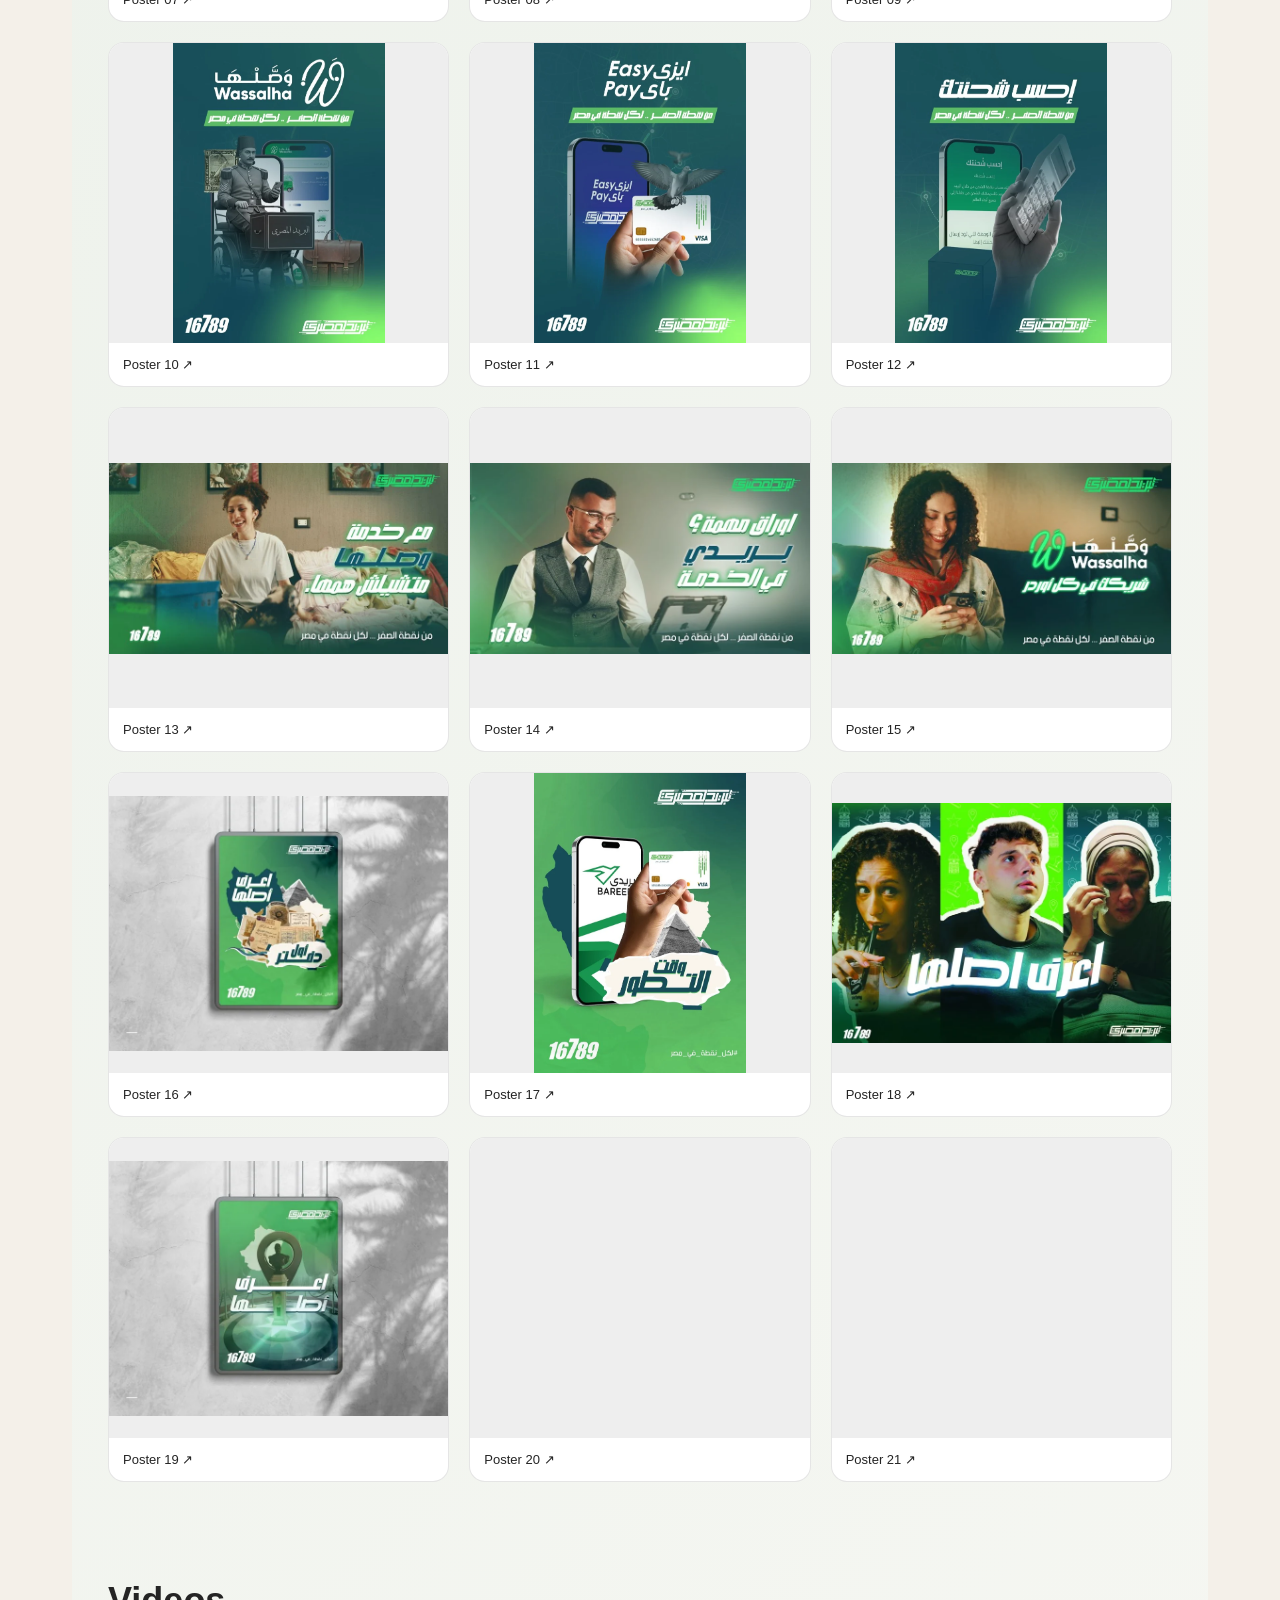
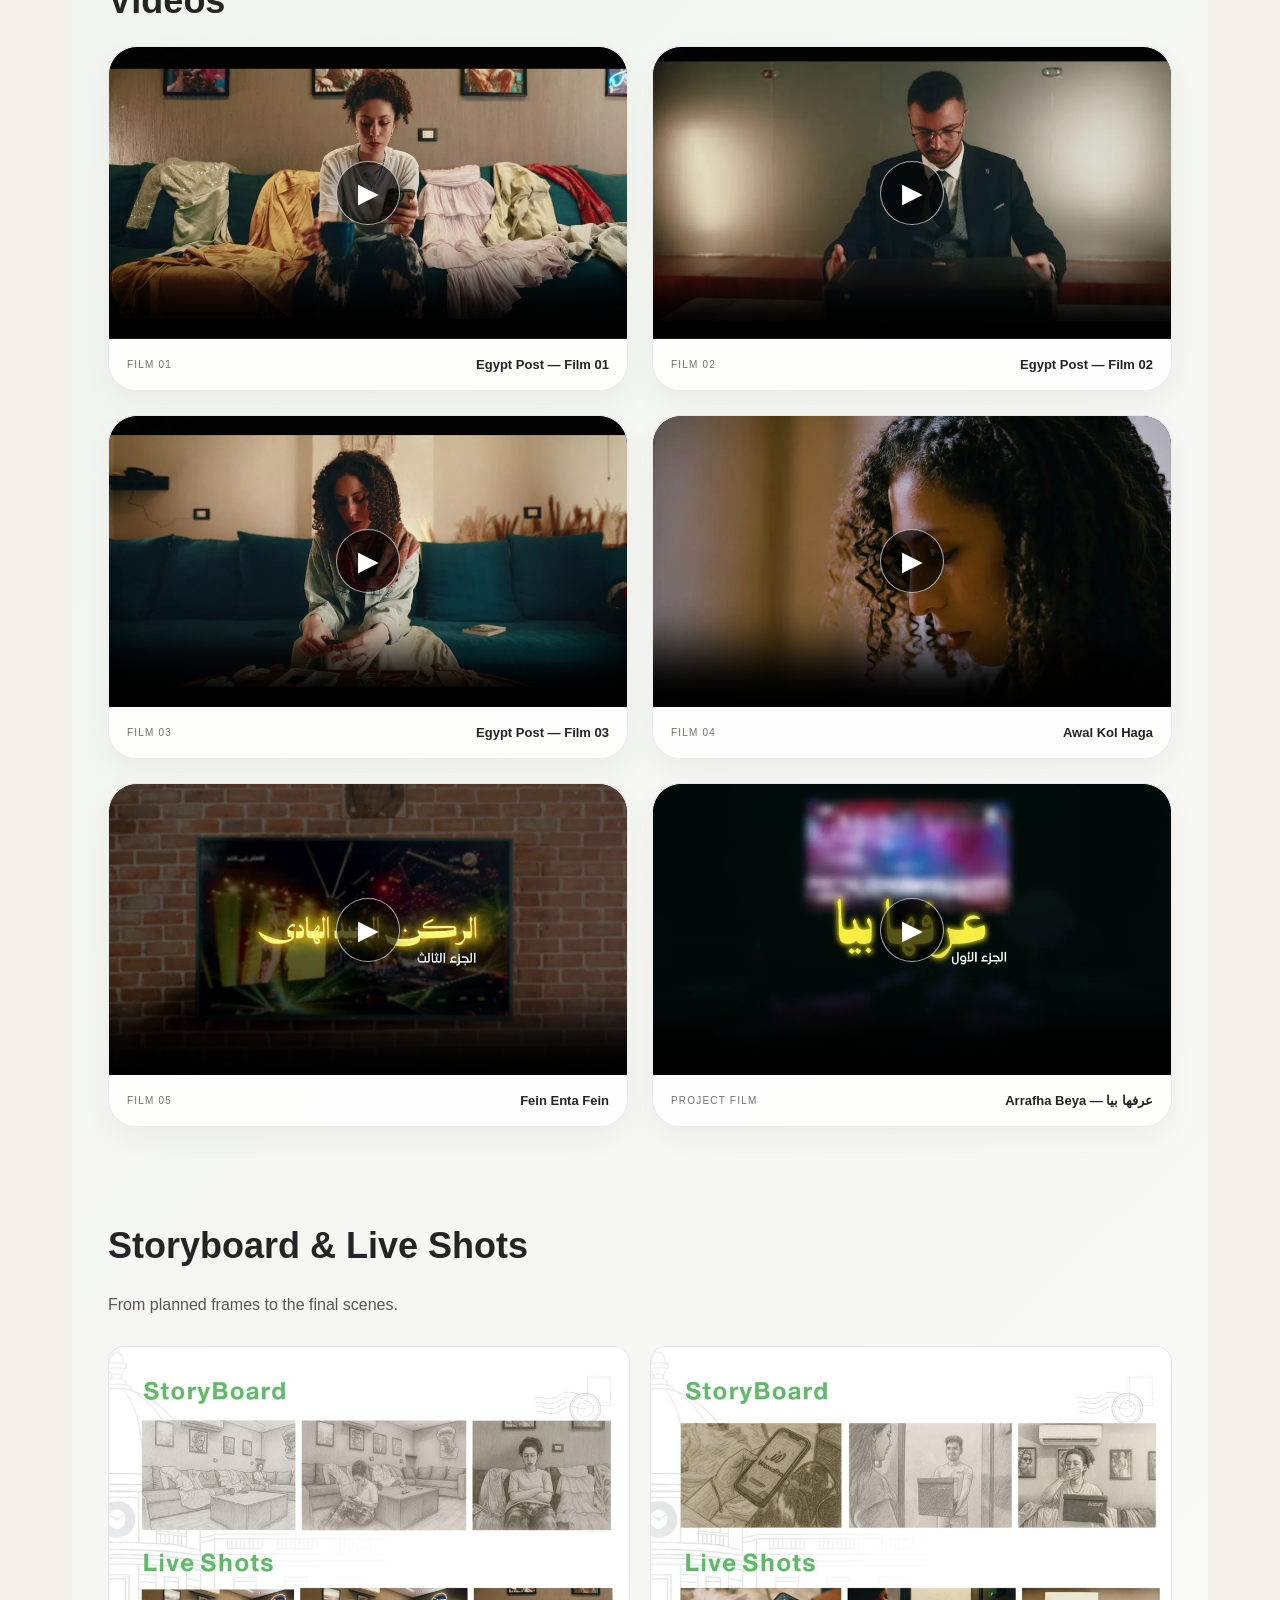
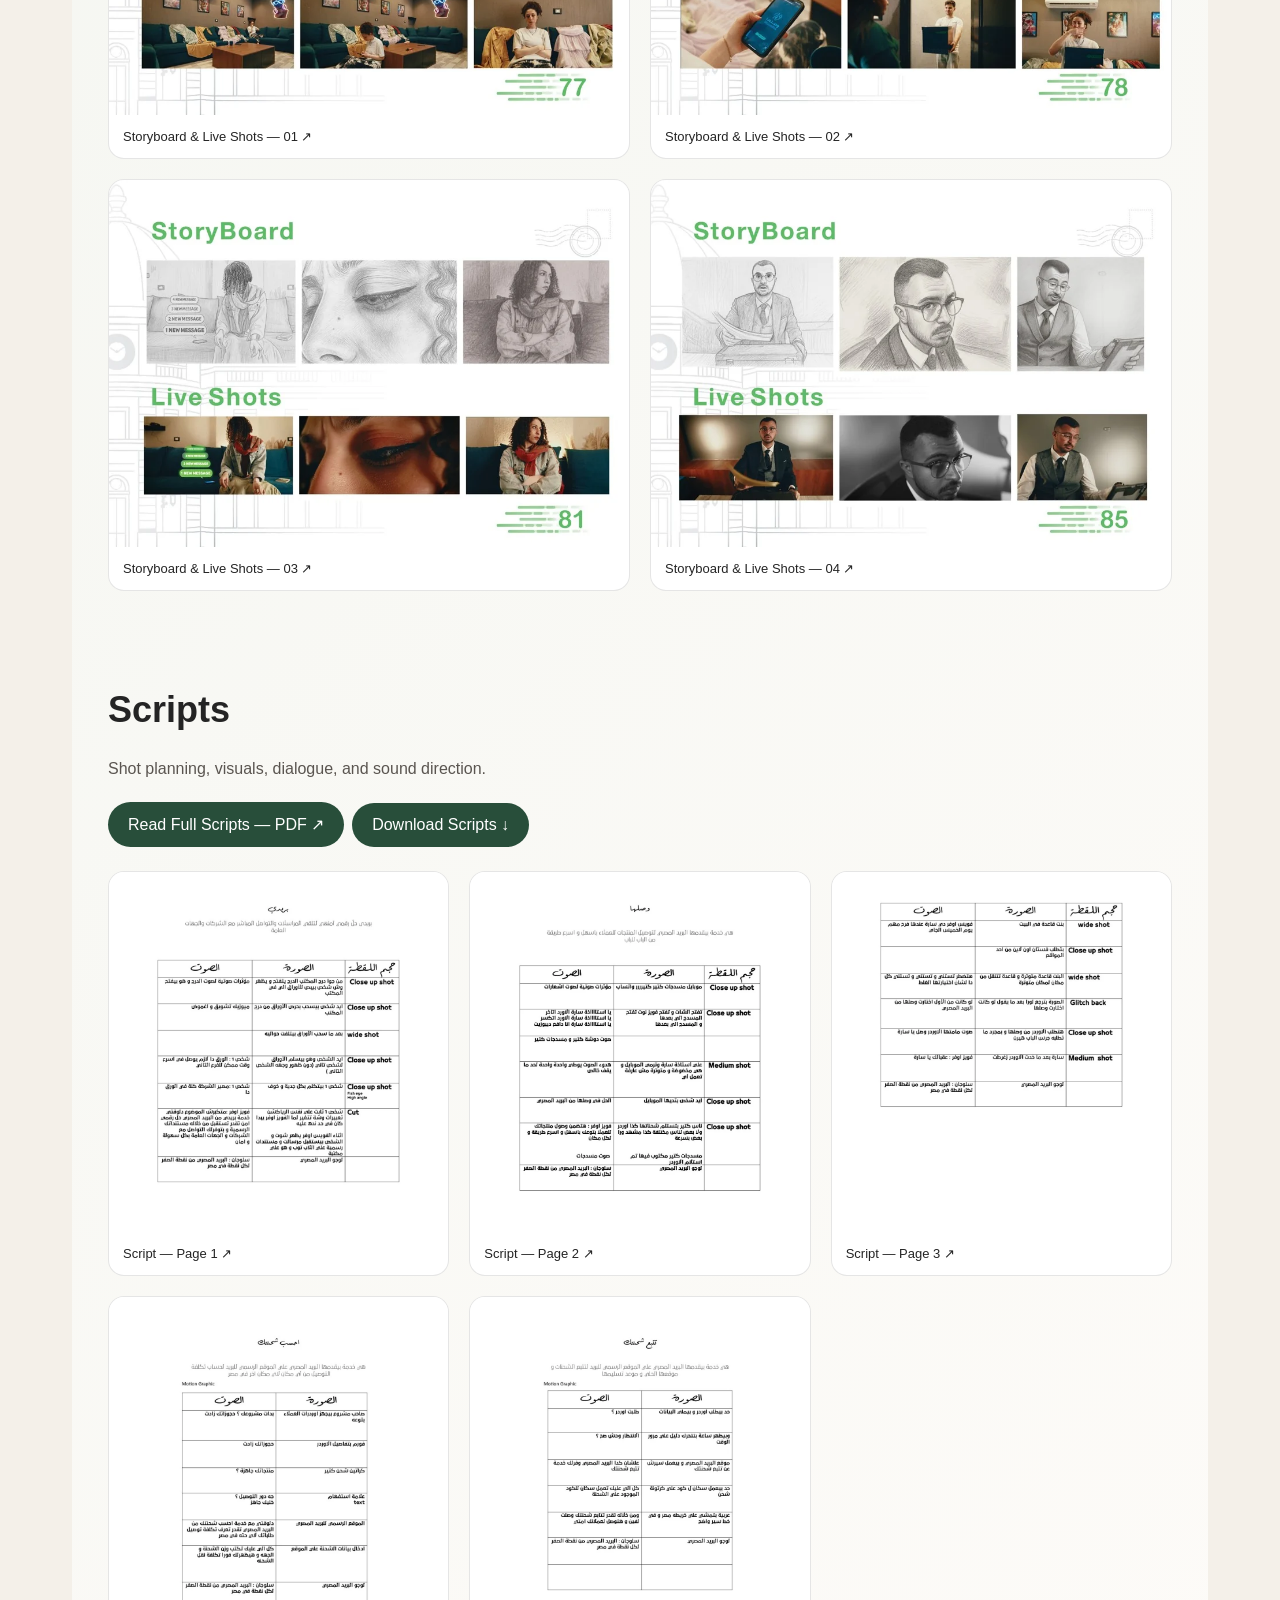
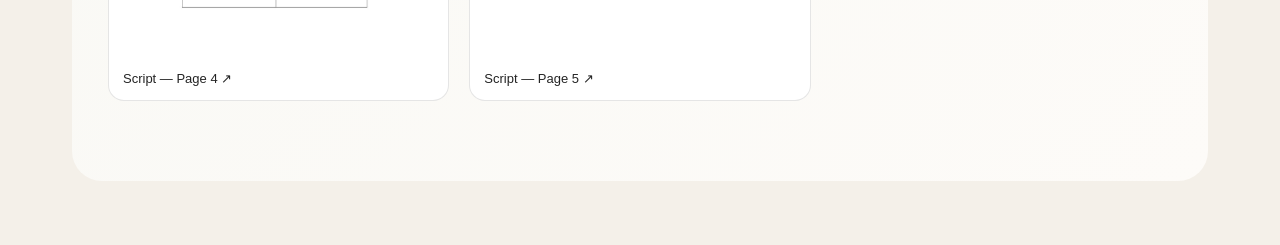
==== commit 0620c4b9: "Improve site loading speed and update brand preview image" ====
--- a/graduation-project.html
+++ b/graduation-project.html
@@ -1,2 +1,3 @@
 <!DOCTYPE html>
-<html lang="en"><head><meta charset="utf-8"/><meta content="width=device-width,initial-scale=1" name="viewport"/><title>Graduation Project | Rahma Eldemerdash</title><link href="style.css" rel="stylesheet"/></head><body class="editing-page"><main class="editing-page-main"><a class="editing-back" href="index.html">← Back to Portfolio</a><div class="editing-work"><div class="editing-work-heading"><span class="section-label">BENHA UNIVERSITY · APPLIED ARTS · 2026</span><h4>Graduation Project</h4><p>Egypt Post — Visual Identity &amp; Rebranding</p><p class="graduation-grade"><strong>Project Grade: A+</strong></p></div><section class="graduation-section graduation-overview" id="overview"><span class="section-label">THE CONCEPT</span><h2>Point Zero — Connecting Generations</h2><p>“Point Zero” takes its name from the distance-measuring reference point at the Egyptian Postal Museum. The project reinterprets this landmark as a symbol of Egypt Post’s enduring role as a starting point for communication across generations.</p><p>From letters and stamps to financial services, Egypt Post has continually evolved to meet the needs of each era. Through a renewed visual identity, posters, and films, the project brings this adaptability to life, presenting its heritage and services in a contemporary way that connects with today’s generation.</p><div class="graduation-gallery graduation-context-gallery"><a aria-label="Open The Origin of Point Zero" class="graduation-image" data-gallery="" href="graduation/storyboard/point-zero.jpg"><img alt="The Origin of Point Zero" decoding="async" height="636" loading="lazy" src="graduation/storyboard/point-zero-thumb.jpg" width="900"/><span>The Origin of Point Zero ↗</span></a><a aria-label="Open The Project Concept" class="graduation-image" data-gallery="" href="graduation/storyboard/concept.jpg"><img alt="The Project Concept" decoding="async" height="636" loading="lazy" src="graduation/storyboard/concept-thumb.jpg" width="900"/><span>The Project Concept ↗</span></a></div></section><nav aria-label="Project sections" class="graduation-nav"><a href="#visual-identity">Visual Identity</a><a href="#posters">Posters</a><a href="#videos">Videos</a><a href="#storyboard">Storyboard</a><a href="#scripts">Scripts</a></nav><section class="graduation-section" id="visual-identity"><h2>Visual Identity</h2><div class="graduation-gallery"><a aria-label="Open identity image 1" class="graduation-image" data-gallery="" href="graduation/identity/identity-01.jpg"><img alt="Egypt Post identity — 01" decoding="async" height="540" loading="lazy" src="graduation/identity/identity-01-thumb.jpg" width="720"/><span>Visual Identity 01 ↗</span></a><a aria-label="Open identity image 2" class="graduation-image" data-gallery="" href="graduation/identity/identity-02.jpg"><img alt="Egypt Post identity — 02" decoding="async" height="540" loading="lazy" src="graduation/identity/identity-02-thumb.jpg" width="720"/><span>Visual Identity 02 ↗</span></a><a aria-label="Open identity image 3" class="graduation-image" data-gallery="" href="graduation/identity/identity-03.jpg"><img alt="Egypt Post identity — 03" decoding="async" height="540" loading="lazy" src="graduation/identity/identity-03-thumb.jpg" width="720"/><span>Visual Identity 03 ↗</span></a><a aria-label="Open identity image 4" class="graduation-image" data-gallery="" href="graduation/identity/identity-04.jpg"><img alt="Egypt Post identity — 04" decoding="async" height="720" loading="lazy" src="graduation/identity/identity-04-thumb.jpg" width="720"/><span>Visual Identity 04 ↗</span></a><a aria-label="Open identity image 5" class="graduation-image" data-gallery="" href="graduation/identity/identity-05.jpg"><img alt="Egypt Post identity — 05" decoding="async" height="540" loading="lazy" src="graduation/identity/identity-05-thumb.jpg" width="720"/><span>Visual Identity 05 ↗</span></a><a aria-label="Open identity image 6" class="graduation-image" data-gallery="" href="graduation/identity/identity-06.jpg"><img alt="Egypt Post identity — 06" decoding="async" height="540" loading="lazy" src="graduation/identity/identity-06-thumb.jpg" width="720"/><span>Visual Identity 06 ↗</span></a><a aria-label="Open identity image 7" class="graduation-image" data-gallery="" href="graduation/identity/identity-07.jpg"><img alt="Egypt Post identity — 07" decoding="async" height="720" loading="lazy" src="graduation/identity/identity-07-thumb.jpg" width="720"/><span>Visual Identity 07 ↗</span></a><a aria-label="Open identity image 8" class="graduation-image" data-gallery="" href="graduation/identity/identity-08.jpg"><img alt="Egypt Post identity — 08" decoding="async" height="504" loading="lazy" src="graduation/identity/identity-08-thumb.jpg" width="720"/><span>Visual Identity 08 ↗</span></a><a aria-label="Open identity image 9" class="graduation-image" data-gallery="" href="graduation/identity/identity-09.jpg"><img alt="Egypt Post identity — 09" decoding="async" height="540" loading="lazy" src="graduation/identity/identity-09-thumb.jpg" width="720"/><span>Visual Identity 09 ↗</span></a><a aria-label="Open identity image 10" class="graduation-image" data-gallery="" href="graduation/identity/identity-10.jpg"><img alt="Egypt Post identity — 10" decoding="async" height="576" loading="lazy" src="graduation/identity/identity-10-thumb.jpg" width="720"/><span>Visual Identity 10 ↗</span></a><a aria-label="Open identity image 11" class="graduation-image" data-gallery="" href="graduation/identity/identity-11.jpg"><img alt="Egypt Post identity — 11" decoding="async" height="540" loading="lazy" src="graduation/identity/identity-11-thumb.jpg" width="720"/><span>Visual Identity 11 ↗</span></a><a aria-label="Open identity image 12" class="graduation-image" data-gallery="" href="graduation/identity/identity-12.jpg"><img alt="Egypt Post identity — 12" decoding="async" height="480" loading="lazy" src="graduation/identity/identity-12-thumb.jpg" width="720"/><span>Visual Identity 12 ↗</span></a><a aria-label="Open identity image 13" class="graduation-image" data-gallery="" href="graduation/identity/identity-13.jpg"><img alt="Egypt Post identity — 13" decoding="async" height="540" loading="lazy" src="graduation/identity/identity-13-thumb.jpg" width="720"/><span>Visual Identity 13 ↗</span></a><a aria-label="Open identity image 14" class="graduation-image" data-gallery="" href="graduation/identity/identity-14.jpg"><img alt="Egypt Post identity — 14" decoding="async" height="480" loading="lazy" src="graduation/identity/identity-14-thumb.jpg" width="720"/><span>Visual Identity 14 ↗</span></a><a aria-label="Open identity image 15" class="graduation-image" data-gallery="" href="graduation/identity/identity-15.jpg"><img alt="Egypt Post identity — 15" decoding="async" height="540" loading="lazy" src="graduation/identity/identity-15-thumb.jpg" width="720"/><span>Visual Identity 15 ↗</span></a><a aria-label="Open identity image 16" class="graduation-image" data-gallery="" href="graduation/identity/identity-16.jpg"><img alt="Egypt Post identity — 16" decoding="async" height="540" loading="lazy" src="graduation/identity/identity-16-thumb.jpg" width="720"/><span>Visual Identity 16 ↗</span></a><a aria-label="Open identity image 17" class="graduation-image" data-gallery="" href="graduation/identity/identity-17.jpg"><img alt="Egypt Post identity — 17" decoding="async" height="540" loading="lazy" src="graduation/identity/identity-17-thumb.jpg" width="720"/><span>Visual Identity 17 ↗</span></a></div></section><section class="graduation-section" id="posters"><h2>Posters</h2><div class="graduation-gallery"><a aria-label="Open posters image 1" class="graduation-image" data-gallery="" href="graduation/posters/poster-01.jpg"><img alt="Egypt Post posters — 01" decoding="async" height="540" loading="lazy" src="graduation/posters/poster-01-thumb.jpg" width="720"/><span>Poster 01 ↗</span></a><a aria-label="Open posters image 2" class="graduation-image" data-gallery="" href="graduation/posters/poster-02.jpg"><img alt="Egypt Post posters — 02" decoding="async" height="540" loading="lazy" src="graduation/posters/poster-02-thumb.jpg" width="720"/><span>Poster 02 ↗</span></a><a aria-label="Open posters image 3" class="graduation-image" data-gallery="" href="graduation/posters/poster-03.jpg"><img alt="Egypt Post posters — 03" decoding="async" height="480" loading="lazy" src="graduation/posters/poster-03-thumb.jpg" width="720"/><span>Poster 03 ↗</span></a><a aria-label="Open posters image 4" class="graduation-image" data-gallery="" href="graduation/posters/poster-04.jpg"><img alt="Egypt Post posters — 04" decoding="async" height="480" loading="lazy" src="graduation/posters/poster-04-thumb.jpg" width="720"/><span>Poster 04 ↗</span></a><a aria-label="Open posters image 5" class="graduation-image" data-gallery="" href="graduation/posters/poster-05.jpg"><img alt="Egypt Post posters — 05" decoding="async" height="509" loading="lazy" src="graduation/posters/poster-05-thumb.jpg" width="720"/><span>Poster 05 ↗</span></a><a aria-label="Open posters image 6" class="graduation-image" data-gallery="" href="graduation/posters/poster-06.jpg"><img alt="Egypt Post posters — 06" decoding="async" height="509" loading="lazy" src="graduation/posters/poster-06-thumb.jpg" width="720"/><span>Poster 06 ↗</span></a><a aria-label="Open posters image 7" class="graduation-image" data-gallery="" href="graduation/posters/poster-07.jpg"><img alt="Egypt Post posters — 07" decoding="async" height="509" loading="lazy" src="graduation/posters/poster-07-thumb.jpg" width="720"/><span>Poster 07 ↗</span></a><a aria-label="Open posters image 8" class="graduation-image" data-gallery="" href="graduation/posters/poster-08.jpg"><img alt="Egypt Post posters — 08" decoding="async" height="900" loading="lazy" src="graduation/posters/poster-08-thumb.jpg" width="636"/><span>Poster 08 ↗</span></a><a aria-label="Open posters image 9" class="graduation-image" data-gallery="" href="graduation/posters/poster-09.jpg"><img alt="Egypt Post posters — 09" decoding="async" height="900" loading="lazy" src="graduation/posters/poster-09-thumb.jpg" width="637"/><span>Poster 09 ↗</span></a><a aria-label="Open posters image 10" class="graduation-image" data-gallery="" href="graduation/posters/poster-10.jpg"><img alt="Egypt Post posters — 10" decoding="async" height="900" loading="lazy" src="graduation/posters/poster-10-thumb.jpg" width="637"/><span>Poster 10 ↗</span></a><a aria-label="Open posters image 11" class="graduation-image" data-gallery="" href="graduation/posters/poster-11.jpg"><img alt="Egypt Post posters — 11" decoding="async" height="900" loading="lazy" src="graduation/posters/poster-11-thumb.jpg" width="637"/><span>Poster 11 ↗</span></a><a aria-label="Open posters image 12" class="graduation-image" data-gallery="" href="graduation/posters/poster-12.jpg"><img alt="Egypt Post posters — 12" decoding="async" height="900" loading="lazy" src="graduation/posters/poster-12-thumb.jpg" width="637"/><span>Poster 12 ↗</span></a><a aria-label="Open posters image 13" class="graduation-image" data-gallery="" href="graduation/posters/poster-13.jpg"><img alt="Egypt Post posters — 13" decoding="async" height="405" loading="lazy" src="graduation/posters/poster-13-thumb.jpg" width="720"/><span>Poster 13 ↗</span></a><a aria-label="Open posters image 14" class="graduation-image" data-gallery="" href="graduation/posters/poster-14.jpg"><img alt="Egypt Post posters — 14" decoding="async" height="405" loading="lazy" src="graduation/posters/poster-14-thumb.jpg" width="720"/><span>Poster 14 ↗</span></a><a aria-label="Open posters image 15" class="graduation-image" data-gallery="" href="graduation/posters/poster-15.jpg"><img alt="Egypt Post posters — 15" decoding="async" height="405" loading="lazy" src="graduation/posters/poster-15-thumb.jpg" width="720"/><span>Poster 15 ↗</span></a><a aria-label="Open posters image 16" class="graduation-image" data-gallery="" href="graduation/posters/poster-16.jpg"><img alt="Egypt Post posters — 16" decoding="async" height="540" loading="lazy" src="graduation/posters/poster-16-thumb.jpg" width="720"/><span>Poster 16 ↗</span></a><a aria-label="Open posters image 17" class="graduation-image" data-gallery="" href="graduation/posters/poster-17.png"><img alt="Egypt Post posters — 17" decoding="async" height="900" loading="lazy" src="graduation/posters/poster-17-thumb.jpg" width="637"/><span>Poster 17 ↗</span></a><a aria-label="Open posters image 18" class="graduation-image" data-gallery="" href="graduation/posters/poster-18.jpg"><img alt="Egypt Post posters — 18" decoding="async" height="509" loading="lazy" src="graduation/posters/poster-18-thumb.jpg" width="720"/><span>Poster 18 ↗</span></a><a aria-label="Open posters image 19" class="graduation-image" data-gallery="" href="graduation/posters/poster-19.jpg"><img alt="Egypt Post posters — 19" decoding="async" height="540" loading="lazy" src="graduation/posters/poster-19-thumb.jpg" width="720"/><span>Poster 19 ↗</span></a><a aria-label="Open posters image 20" class="graduation-image" data-gallery="" href="graduation/posters/poster-20.jpg"><img alt="Egypt Post posters — 20" decoding="async" height="480" loading="lazy" src="graduation/posters/poster-20-thumb.jpg" width="720"/><span>Poster 20 ↗</span></a><a aria-label="Open posters image 21" class="graduation-image" data-gallery="" href="graduation/posters/poster-21.jpg"><img alt="Egypt Post posters — 21" decoding="async" height="480" loading="lazy" src="graduation/posters/poster-21-thumb.jpg" width="720"/><span>Poster 21 ↗</span></a></div></section><section class="graduation-section" id="videos"><h2>Videos</h2><div class="editing-video-grid graduation-video-grid"><figure class="editing-video-card"><div class="deferred-video"><video aria-label="Egypt Post — Film 01" controls="" data-deferred-poster="graduation/project-01.jpg" playsinline="" preload="none" style="aspect-ratio:16/9"><source data-deferred-src="graduation/project-01.mp4" type="video/mp4"/></video><button aria-label="Play Egypt Post — Film 01" class="deferred-video-play" type="button">▶</button><noscript><a href="graduation/project-01.mp4">Open video</a></noscript></div><figcaption><span>FILM 01</span><strong>Egypt Post — Film 01</strong></figcaption></figure><figure class="editing-video-card"><div class="deferred-video"><video aria-label="Egypt Post — Film 02" controls="" data-deferred-poster="graduation/project-02.jpg" playsinline="" preload="none" style="aspect-ratio:16/9"><source data-deferred-src="graduation/project-02.mp4" type="video/mp4"/></video><button aria-label="Play Egypt Post — Film 02" class="deferred-video-play" type="button">▶</button><noscript><a href="graduation/project-02.mp4">Open video</a></noscript></div><figcaption><span>FILM 02</span><strong>Egypt Post — Film 02</strong></figcaption></figure><figure class="editing-video-card"><div class="deferred-video"><video aria-label="Egypt Post — Film 03" controls="" data-deferred-poster="graduation/project-03.jpg" playsinline="" preload="none" style="aspect-ratio:16/9"><source data-deferred-src="graduation/project-03.mp4" type="video/mp4"/></video><button aria-label="Play Egypt Post — Film 03" class="deferred-video-play" type="button">▶</button><noscript><a href="graduation/project-03.mp4">Open video</a></noscript></div><figcaption><span>FILM 03</span><strong>Egypt Post — Film 03</strong></figcaption></figure><figure class="editing-video-card"><div class="deferred-video"><video aria-label="Awal Kol Haga" controls="" data-deferred-poster="graduation/project-04.jpg" playsinline="" preload="none" style="aspect-ratio:16/9"><source data-deferred-src="graduation/project-04.mp4" type="video/mp4"/></video><button aria-label="Play Awal Kol Haga" class="deferred-video-play" type="button">▶</button><noscript><a href="graduation/project-04.mp4">Open video</a></noscript></div><figcaption><span>FILM 04</span><strong>Awal Kol Haga</strong></figcaption></figure><figure class="editing-video-card"><div class="deferred-video"><video aria-label="Fein Enta Fein" controls="" data-deferred-poster="graduation/project-05.jpg" playsinline="" preload="none" style="aspect-ratio:16/9"><source data-deferred-src="graduation/project-05.mp4" type="video/mp4"/></video><button aria-label="Play Fein Enta Fein" class="deferred-video-play" type="button">▶</button><noscript><a href="graduation/project-05.mp4">Open video</a></noscript></div><figcaption><span>FILM 05</span><strong>Fein Enta Fein</strong></figcaption></figure><figure class="editing-video-card"><div class="deferred-video"><video aria-label="Arrafha Beya" controls="" data-deferred-poster="graduation/project-06.jpg" playsinline="" preload="none" style="aspect-ratio:16/9"><source data-deferred-src="graduation/project-06.mp4" type="video/mp4"/></video><button aria-label="Play Arrafha Beya" class="deferred-video-play" type="button">▶</button><noscript><a href="graduation/project-06.mp4">Open video</a></noscript></div><figcaption><span>PROJECT FILM</span><strong>Arrafha Beya — عرفها بيا</strong></figcaption></figure></div></section><section class="graduation-section" id="storyboard"><h2>Storyboard &amp; Live Shots</h2><p class="graduation-section-intro">From planned frames to the final scenes.</p><div class="graduation-gallery graduation-storyboard-gallery"><a aria-label="Open Storyboard &amp; Live Shots — 01" class="graduation-image" data-gallery="" href="graduation/storyboard/storyboard-01.jpg"><img alt="Storyboard &amp; Live Shots — 01" decoding="async" height="636" loading="lazy" src="graduation/storyboard/storyboard-01-thumb.jpg" width="900"/><span>Storyboard &amp; Live Shots — 01 ↗</span></a><a aria-label="Open Storyboard &amp; Live Shots — 02" class="graduation-image" data-gallery="" href="graduation/storyboard/storyboard-02.jpg"><img alt="Storyboard &amp; Live Shots — 02" decoding="async" height="636" loading="lazy" src="graduation/storyboard/storyboard-02-thumb.jpg" width="900"/><span>Storyboard &amp; Live Shots — 02 ↗</span></a><a aria-label="Open Storyboard &amp; Live Shots — 03" class="graduation-image" data-gallery="" href="graduation/storyboard/storyboard-03.jpg"><img alt="Storyboard &amp; Live Shots — 03" decoding="async" height="636" loading="lazy" src="graduation/storyboard/storyboard-03-thumb.jpg" width="900"/><span>Storyboard &amp; Live Shots — 03 ↗</span></a><a aria-label="Open Storyboard &amp; Live Shots — 04" class="graduation-image" data-gallery="" href="graduation/storyboard/storyboard-04.jpg"><img alt="Storyboard &amp; Live Shots — 04" decoding="async" height="636" loading="lazy" src="graduation/storyboard/storyboard-04-thumb.jpg" width="900"/><span>Storyboard &amp; Live Shots — 04 ↗</span></a></div></section><section class="graduation-section" id="scripts"><h2>Scripts</h2><p class="graduation-section-intro">Shot planning, visuals, dialogue, and sound direction.</p><a class="graduation-pdf-link" href="graduation/scripts/project-scripts.pdf" rel="noopener noreferrer" target="_blank">Read Full Scripts — PDF ↗</a><a class="graduation-pdf-link" download="" href="graduation/scripts/project-scripts.pdf">Download Scripts ↓</a><div class="graduation-gallery graduation-script-gallery"><a aria-label="Open Script — Page 1" class="graduation-image" data-gallery="" href="graduation/scripts/script-page-1.jpg"><img alt="Script — Page 1" decoding="async" height="1100" loading="lazy" src="graduation/scripts/script-page-1-thumb.jpg" width="778"/><span>Script — Page 1 ↗</span></a><a aria-label="Open Script — Page 2" class="graduation-image" data-gallery="" href="graduation/scripts/script-page-2.jpg"><img alt="Script — Page 2" decoding="async" height="1100" loading="lazy" src="graduation/scripts/script-page-2-thumb.jpg" width="778"/><span>Script — Page 2 ↗</span></a><a aria-label="Open Script — Page 3" class="graduation-image" data-gallery="" href="graduation/scripts/script-page-3.jpg"><img alt="Script — Page 3" decoding="async" height="1100" loading="lazy" src="graduation/scripts/script-page-3-thumb.jpg" width="778"/><span>Script — Page 3 ↗</span></a><a aria-label="Open Script — Page 4" class="graduation-image" data-gallery="" href="graduation/scripts/script-page-4.jpg"><img alt="Script — Page 4" decoding="async" height="1100" loading="lazy" src="graduation/scripts/script-page-4-thumb.jpg" width="778"/><span>Script — Page 4 ↗</span></a><a aria-label="Open Script — Page 5" class="graduation-image" data-gallery="" href="graduation/scripts/script-page-5.jpg"><img alt="Script — Page 5" decoding="async" height="1100" loading="lazy" src="graduation/scripts/script-page-5-thumb.jpg" width="778"/><span>Script — Page 5 ↗</span></a></div></section></div></main><dialog class="graduation-lightbox"><button aria-label="Close image" class="graduation-close" type="button">×</button><img alt=""/><a class="graduation-original" rel="noopener" target="_blank">Open original image ↗</a></dialog><script>const box=document.querySelector("dialog"),full=box.querySelector("img"),original=box.querySelector("a");document.querySelectorAll("[data-gallery]").forEach(a=>a.addEventListener("click",e=>{e.preventDefault();full.src=a.href;full.alt=a.querySelector("img").alt;original.href=a.href;box.showModal()}));box.querySelector("button").onclick=()=>box.close();box.addEventListener("click",e=>{if(e.target===box)box.close()});document.querySelectorAll("video").forEach(v=>v.addEventListener("play",()=>document.querySelectorAll("video").forEach(o=>{if(o!==v)o.pause()})));</script><script src="script.js"></script></body></html>+
+<html lang="en"><head><meta charset="utf-8"/><meta content="width=device-width,initial-scale=1" name="viewport"/><title>Graduation Project | Rahma Eldemerdash</title><link href="style.css" rel="stylesheet"/></head><body class="editing-page"><main class="editing-page-main"><a class="editing-back" href="index.html">← Back to Portfolio</a><div class="editing-work"><div class="editing-work-heading"><span class="section-label">BENHA UNIVERSITY · APPLIED ARTS · 2026</span><h4>Graduation Project</h4><p>Egypt Post — Visual Identity &amp; Rebranding</p><p class="graduation-grade"><strong>Project Grade: A+</strong></p></div><section class="graduation-section graduation-overview" id="overview"><span class="section-label">THE CONCEPT</span><h2>Point Zero — Connecting Generations</h2><p>“Point Zero” takes its name from the distance-measuring reference point at the Egyptian Postal Museum. The project reinterprets this landmark as a symbol of Egypt Post’s enduring role as a starting point for communication across generations.</p><p>From letters and stamps to financial services, Egypt Post has continually evolved to meet the needs of each era. Through a renewed visual identity, posters, and films, the project brings this adaptability to life, presenting its heritage and services in a contemporary way that connects with today’s generation.</p><div class="graduation-gallery graduation-context-gallery"><a aria-label="Open The Origin of Point Zero" class="graduation-image" data-gallery="" href="graduation/storyboard/point-zero.jpg"><img alt="The Origin of Point Zero" decoding="async" height="636" loading="lazy" src="graduation/storyboard/point-zero-thumb.webp" width="900"/><span>The Origin of Point Zero ↗</span></a><a aria-label="Open The Project Concept" class="graduation-image" data-gallery="" href="graduation/storyboard/concept.jpg"><img alt="The Project Concept" decoding="async" height="636" loading="lazy" src="graduation/storyboard/concept-thumb.webp" width="900"/><span>The Project Concept ↗</span></a></div></section><nav aria-label="Project sections" class="graduation-nav"><a href="#visual-identity">Visual Identity</a><a href="#posters">Posters</a><a href="#videos">Videos</a><a href="#storyboard">Storyboard</a><a href="#scripts">Scripts</a></nav><section class="graduation-section" id="visual-identity"><h2>Visual Identity</h2><div class="graduation-gallery"><a aria-label="Open identity image 1" class="graduation-image" data-gallery="" href="graduation/identity/identity-01.jpg"><img alt="Egypt Post identity — 01" decoding="async" height="540" loading="lazy" src="graduation/identity/identity-01-thumb.webp" width="720"/><span>Visual Identity 01 ↗</span></a><a aria-label="Open identity image 2" class="graduation-image" data-gallery="" href="graduation/identity/identity-02.jpg"><img alt="Egypt Post identity — 02" decoding="async" height="540" loading="lazy" src="graduation/identity/identity-02-thumb.webp" width="720"/><span>Visual Identity 02 ↗</span></a><a aria-label="Open identity image 3" class="graduation-image" data-gallery="" href="graduation/identity/identity-03.jpg"><img alt="Egypt Post identity — 03" decoding="async" height="540" loading="lazy" src="graduation/identity/identity-03-thumb.webp" width="720"/><span>Visual Identity 03 ↗</span></a><a aria-label="Open identity image 4" class="graduation-image" data-gallery="" href="graduation/identity/identity-04.jpg"><img alt="Egypt Post identity — 04" decoding="async" height="720" loading="lazy" src="graduation/identity/identity-04-thumb.webp" width="720"/><span>Visual Identity 04 ↗</span></a><a aria-label="Open identity image 5" class="graduation-image" data-gallery="" href="graduation/identity/identity-05.jpg"><img alt="Egypt Post identity — 05" decoding="async" height="540" loading="lazy" src="graduation/identity/identity-05-thumb.webp" width="720"/><span>Visual Identity 05 ↗</span></a><a aria-label="Open identity image 6" class="graduation-image" data-gallery="" href="graduation/identity/identity-06.jpg"><img alt="Egypt Post identity — 06" decoding="async" height="540" loading="lazy" src="graduation/identity/identity-06-thumb.webp" width="720"/><span>Visual Identity 06 ↗</span></a><a aria-label="Open identity image 7" class="graduation-image" data-gallery="" href="graduation/identity/identity-07.jpg"><img alt="Egypt Post identity — 07" decoding="async" height="720" loading="lazy" src="graduation/identity/identity-07-thumb.webp" width="720"/><span>Visual Identity 07 ↗</span></a><a aria-label="Open identity image 8" class="graduation-image" data-gallery="" href="graduation/identity/identity-08.jpg"><img alt="Egypt Post identity — 08" decoding="async" height="504" loading="lazy" src="graduation/identity/identity-08-thumb.webp" width="720"/><span>Visual Identity 08 ↗</span></a><a aria-label="Open identity image 9" class="graduation-image" data-gallery="" href="graduation/identity/identity-09.jpg"><img alt="Egypt Post identity — 09" decoding="async" height="540" loading="lazy" src="graduation/identity/identity-09-thumb.webp" width="720"/><span>Visual Identity 09 ↗</span></a><a aria-label="Open identity image 10" class="graduation-image" data-gallery="" href="graduation/identity/identity-10.jpg"><img alt="Egypt Post identity — 10" decoding="async" height="576" loading="lazy" src="graduation/identity/identity-10-thumb.webp" width="720"/><span>Visual Identity 10 ↗</span></a><a aria-label="Open identity image 11" class="graduation-image" data-gallery="" href="graduation/identity/identity-11.jpg"><img alt="Egypt Post identity — 11" decoding="async" height="540" loading="lazy" src="graduation/identity/identity-11-thumb.webp" width="720"/><span>Visual Identity 11 ↗</span></a><a aria-label="Open identity image 12" class="graduation-image" data-gallery="" href="graduation/identity/identity-12.jpg"><img alt="Egypt Post identity — 12" decoding="async" height="480" loading="lazy" src="graduation/identity/identity-12-thumb.webp" width="720"/><span>Visual Identity 12 ↗</span></a><a aria-label="Open identity image 13" class="graduation-image" data-gallery="" href="graduation/identity/identity-13.jpg"><img alt="Egypt Post identity — 13" decoding="async" height="540" loading="lazy" src="graduation/identity/identity-13-thumb.webp" width="720"/><span>Visual Identity 13 ↗</span></a><a aria-label="Open identity image 14" class="graduation-image" data-gallery="" href="graduation/identity/identity-14.jpg"><img alt="Egypt Post identity — 14" decoding="async" height="480" loading="lazy" src="graduation/identity/identity-14-thumb.webp" width="720"/><span>Visual Identity 14 ↗</span></a><a aria-label="Open identity image 15" class="graduation-image" data-gallery="" href="graduation/identity/identity-15.jpg"><img alt="Egypt Post identity — 15" decoding="async" height="540" loading="lazy" src="graduation/identity/identity-15-thumb.webp" width="720"/><span>Visual Identity 15 ↗</span></a><a aria-label="Open identity image 16" class="graduation-image" data-gallery="" href="graduation/identity/identity-16.jpg"><img alt="Egypt Post identity — 16" decoding="async" height="540" loading="lazy" src="graduation/identity/identity-16-thumb.webp" width="720"/><span>Visual Identity 16 ↗</span></a><a aria-label="Open identity image 17" class="graduation-image" data-gallery="" href="graduation/identity/identity-17.jpg"><img alt="Egypt Post identity — 17" decoding="async" height="540" loading="lazy" src="graduation/identity/identity-17-thumb.webp" width="720"/><span>Visual Identity 17 ↗</span></a></div></section><section class="graduation-section" id="posters"><h2>Posters</h2><div class="graduation-gallery"><a aria-label="Open posters image 1" class="graduation-image" data-gallery="" href="graduation/posters/poster-01.jpg"><img alt="Egypt Post posters — 01" decoding="async" height="540" loading="lazy" src="graduation/posters/poster-01-thumb.webp" width="720"/><span>Poster 01 ↗</span></a><a aria-label="Open posters image 2" class="graduation-image" data-gallery="" href="graduation/posters/poster-02.jpg"><img alt="Egypt Post posters — 02" decoding="async" height="540" loading="lazy" src="graduation/posters/poster-02-thumb.webp" width="720"/><span>Poster 02 ↗</span></a><a aria-label="Open posters image 3" class="graduation-image" data-gallery="" href="graduation/posters/poster-03.jpg"><img alt="Egypt Post posters — 03" decoding="async" height="480" loading="lazy" src="graduation/posters/poster-03-thumb.webp" width="720"/><span>Poster 03 ↗</span></a><a aria-label="Open posters image 4" class="graduation-image" data-gallery="" href="graduation/posters/poster-04.jpg"><img alt="Egypt Post posters — 04" decoding="async" height="480" loading="lazy" src="graduation/posters/poster-04-thumb.webp" width="720"/><span>Poster 04 ↗</span></a><a aria-label="Open posters image 5" class="graduation-image" data-gallery="" href="graduation/posters/poster-05.jpg"><img alt="Egypt Post posters — 05" decoding="async" height="509" loading="lazy" src="graduation/posters/poster-05-thumb.webp" width="720"/><span>Poster 05 ↗</span></a><a aria-label="Open posters image 6" class="graduation-image" data-gallery="" href="graduation/posters/poster-06.jpg"><img alt="Egypt Post posters — 06" decoding="async" height="509" loading="lazy" src="graduation/posters/poster-06-thumb.webp" width="720"/><span>Poster 06 ↗</span></a><a aria-label="Open posters image 7" class="graduation-image" data-gallery="" href="graduation/posters/poster-07.jpg"><img alt="Egypt Post posters — 07" decoding="async" height="509" loading="lazy" src="graduation/posters/poster-07-thumb.webp" width="720"/><span>Poster 07 ↗</span></a><a aria-label="Open posters image 8" class="graduation-image" data-gallery="" href="graduation/posters/poster-08.jpg"><img alt="Egypt Post posters — 08" decoding="async" height="900" loading="lazy" src="graduation/posters/poster-08-thumb.webp" width="636"/><span>Poster 08 ↗</span></a><a aria-label="Open posters image 9" class="graduation-image" data-gallery="" href="graduation/posters/poster-09.jpg"><img alt="Egypt Post posters — 09" decoding="async" height="900" loading="lazy" src="graduation/posters/poster-09-thumb.webp" width="637"/><span>Poster 09 ↗</span></a><a aria-label="Open posters image 10" class="graduation-image" data-gallery="" href="graduation/posters/poster-10.jpg"><img alt="Egypt Post posters — 10" decoding="async" height="900" loading="lazy" src="graduation/posters/poster-10-thumb.webp" width="637"/><span>Poster 10 ↗</span></a><a aria-label="Open posters image 11" class="graduation-image" data-gallery="" href="graduation/posters/poster-11.jpg"><img alt="Egypt Post posters — 11" decoding="async" height="900" loading="lazy" src="graduation/posters/poster-11-thumb.webp" width="637"/><span>Poster 11 ↗</span></a><a aria-label="Open posters image 12" class="graduation-image" data-gallery="" href="graduation/posters/poster-12.jpg"><img alt="Egypt Post posters — 12" decoding="async" height="900" loading="lazy" src="graduation/posters/poster-12-thumb.webp" width="637"/><span>Poster 12 ↗</span></a><a aria-label="Open posters image 13" class="graduation-image" data-gallery="" href="graduation/posters/poster-13.jpg"><img alt="Egypt Post posters — 13" decoding="async" height="405" loading="lazy" src="graduation/posters/poster-13-thumb.webp" width="720"/><span>Poster 13 ↗</span></a><a aria-label="Open posters image 14" class="graduation-image" data-gallery="" href="graduation/posters/poster-14.jpg"><img alt="Egypt Post posters — 14" decoding="async" height="405" loading="lazy" src="graduation/posters/poster-14-thumb.webp" width="720"/><span>Poster 14 ↗</span></a><a aria-label="Open posters image 15" class="graduation-image" data-gallery="" href="graduation/posters/poster-15.jpg"><img alt="Egypt Post posters — 15" decoding="async" height="405" loading="lazy" src="graduation/posters/poster-15-thumb.webp" width="720"/><span>Poster 15 ↗</span></a><a aria-label="Open posters image 16" class="graduation-image" data-gallery="" href="graduation/posters/poster-16.jpg"><img alt="Egypt Post posters — 16" decoding="async" height="540" loading="lazy" src="graduation/posters/poster-16-thumb.webp" width="720"/><span>Poster 16 ↗</span></a><a aria-label="Open posters image 17" class="graduation-image" data-gallery="" href="graduation/posters/poster-17.png"><img alt="Egypt Post posters — 17" decoding="async" height="900" loading="lazy" src="graduation/posters/poster-17-thumb.webp" width="637"/><span>Poster 17 ↗</span></a><a aria-label="Open posters image 18" class="graduation-image" data-gallery="" href="graduation/posters/poster-18.jpg"><img alt="Egypt Post posters — 18" decoding="async" height="509" loading="lazy" src="graduation/posters/poster-18-thumb.webp" width="720"/><span>Poster 18 ↗</span></a><a aria-label="Open posters image 19" class="graduation-image" data-gallery="" href="graduation/posters/poster-19.jpg"><img alt="Egypt Post posters — 19" decoding="async" height="540" loading="lazy" src="graduation/posters/poster-19-thumb.webp" width="720"/><span>Poster 19 ↗</span></a><a aria-label="Open posters image 20" class="graduation-image" data-gallery="" href="graduation/posters/poster-20.jpg"><img alt="Egypt Post posters — 20" decoding="async" height="480" loading="lazy" src="graduation/posters/poster-20-thumb.webp" width="720"/><span>Poster 20 ↗</span></a><a aria-label="Open posters image 21" class="graduation-image" data-gallery="" href="graduation/posters/poster-21.jpg"><img alt="Egypt Post posters — 21" decoding="async" height="480" loading="lazy" src="graduation/posters/poster-21-thumb.webp" width="720"/><span>Poster 21 ↗</span></a></div></section><section class="graduation-section" id="videos"><h2>Videos</h2><div class="editing-video-grid graduation-video-grid"><figure class="editing-video-card"><div class="deferred-video"><video aria-label="Egypt Post — Film 01" controls="" data-deferred-poster="graduation/project-01.webp" playsinline="" preload="none" style="aspect-ratio:16/9"><source data-deferred-src="graduation/project-01.mp4" type="video/mp4"/></video><button aria-label="Play Egypt Post — Film 01" class="deferred-video-play" type="button">▶</button><noscript><a href="graduation/project-01.mp4">Open video</a></noscript></div><figcaption><span>FILM 01</span><strong>Egypt Post — Film 01</strong></figcaption></figure><figure class="editing-video-card"><div class="deferred-video"><video aria-label="Egypt Post — Film 02" controls="" data-deferred-poster="graduation/project-02.webp" playsinline="" preload="none" style="aspect-ratio:16/9"><source data-deferred-src="graduation/project-02.mp4" type="video/mp4"/></video><button aria-label="Play Egypt Post — Film 02" class="deferred-video-play" type="button">▶</button><noscript><a href="graduation/project-02.mp4">Open video</a></noscript></div><figcaption><span>FILM 02</span><strong>Egypt Post — Film 02</strong></figcaption></figure><figure class="editing-video-card"><div class="deferred-video"><video aria-label="Egypt Post — Film 03" controls="" data-deferred-poster="graduation/project-03.webp" playsinline="" preload="none" style="aspect-ratio:16/9"><source data-deferred-src="graduation/project-03.mp4" type="video/mp4"/></video><button aria-label="Play Egypt Post — Film 03" class="deferred-video-play" type="button">▶</button><noscript><a href="graduation/project-03.mp4">Open video</a></noscript></div><figcaption><span>FILM 03</span><strong>Egypt Post — Film 03</strong></figcaption></figure><figure class="editing-video-card"><div class="deferred-video"><video aria-label="Awal Kol Haga" controls="" data-deferred-poster="graduation/project-04.webp" playsinline="" preload="none" style="aspect-ratio:16/9"><source data-deferred-src="graduation/project-04.mp4" type="video/mp4"/></video><button aria-label="Play Awal Kol Haga" class="deferred-video-play" type="button">▶</button><noscript><a href="graduation/project-04.mp4">Open video</a></noscript></div><figcaption><span>FILM 04</span><strong>Awal Kol Haga</strong></figcaption></figure><figure class="editing-video-card"><div class="deferred-video"><video aria-label="Fein Enta Fein" controls="" data-deferred-poster="graduation/project-05.webp" playsinline="" preload="none" style="aspect-ratio:16/9"><source data-deferred-src="graduation/project-05.mp4" type="video/mp4"/></video><button aria-label="Play Fein Enta Fein" class="deferred-video-play" type="button">▶</button><noscript><a href="graduation/project-05.mp4">Open video</a></noscript></div><figcaption><span>FILM 05</span><strong>Fein Enta Fein</strong></figcaption></figure><figure class="editing-video-card"><div class="deferred-video"><video aria-label="Arrafha Beya" controls="" data-deferred-poster="graduation/project-06.webp" playsinline="" preload="none" style="aspect-ratio:16/9"><source data-deferred-src="graduation/project-06.mp4" type="video/mp4"/></video><button aria-label="Play Arrafha Beya" class="deferred-video-play" type="button">▶</button><noscript><a href="graduation/project-06.mp4">Open video</a></noscript></div><figcaption><span>PROJECT FILM</span><strong>Arrafha Beya — عرفها بيا</strong></figcaption></figure></div></section><section class="graduation-section" id="storyboard"><h2>Storyboard &amp; Live Shots</h2><p class="graduation-section-intro">From planned frames to the final scenes.</p><div class="graduation-gallery graduation-storyboard-gallery"><a aria-label="Open Storyboard &amp; Live Shots — 01" class="graduation-image" data-gallery="" href="graduation/storyboard/storyboard-01.jpg"><img alt="Storyboard &amp; Live Shots — 01" decoding="async" height="636" loading="lazy" src="graduation/storyboard/storyboard-01-thumb.webp" width="900"/><span>Storyboard &amp; Live Shots — 01 ↗</span></a><a aria-label="Open Storyboard &amp; Live Shots — 02" class="graduation-image" data-gallery="" href="graduation/storyboard/storyboard-02.jpg"><img alt="Storyboard &amp; Live Shots — 02" decoding="async" height="636" loading="lazy" src="graduation/storyboard/storyboard-02-thumb.webp" width="900"/><span>Storyboard &amp; Live Shots — 02 ↗</span></a><a aria-label="Open Storyboard &amp; Live Shots — 03" class="graduation-image" data-gallery="" href="graduation/storyboard/storyboard-03.jpg"><img alt="Storyboard &amp; Live Shots — 03" decoding="async" height="636" loading="lazy" src="graduation/storyboard/storyboard-03-thumb.webp" width="900"/><span>Storyboard &amp; Live Shots — 03 ↗</span></a><a aria-label="Open Storyboard &amp; Live Shots — 04" class="graduation-image" data-gallery="" href="graduation/storyboard/storyboard-04.jpg"><img alt="Storyboard &amp; Live Shots — 04" decoding="async" height="636" loading="lazy" src="graduation/storyboard/storyboard-04-thumb.webp" width="900"/><span>Storyboard &amp; Live Shots — 04 ↗</span></a></div></section><section class="graduation-section" id="scripts"><h2>Scripts</h2><p class="graduation-section-intro">Shot planning, visuals, dialogue, and sound direction.</p><a class="graduation-pdf-link" href="graduation/scripts/project-scripts.pdf" rel="noopener noreferrer" target="_blank">Read Full Scripts — PDF ↗</a><a class="graduation-pdf-link" download="" href="graduation/scripts/project-scripts.pdf">Download Scripts ↓</a><div class="graduation-gallery graduation-script-gallery"><a aria-label="Open Script — Page 1" class="graduation-image" data-gallery="" href="graduation/scripts/script-page-1.jpg"><img alt="Script — Page 1" decoding="async" height="1100" loading="lazy" src="graduation/scripts/script-page-1-thumb.webp" width="778"/><span>Script — Page 1 ↗</span></a><a aria-label="Open Script — Page 2" class="graduation-image" data-gallery="" href="graduation/scripts/script-page-2.jpg"><img alt="Script — Page 2" decoding="async" height="1100" loading="lazy" src="graduation/scripts/script-page-2-thumb.webp" width="778"/><span>Script — Page 2 ↗</span></a><a aria-label="Open Script — Page 3" class="graduation-image" data-gallery="" href="graduation/scripts/script-page-3.jpg"><img alt="Script — Page 3" decoding="async" height="1100" loading="lazy" src="graduation/scripts/script-page-3-thumb.webp" width="778"/><span>Script — Page 3 ↗</span></a><a aria-label="Open Script — Page 4" class="graduation-image" data-gallery="" href="graduation/scripts/script-page-4.jpg"><img alt="Script — Page 4" decoding="async" height="1100" loading="lazy" src="graduation/scripts/script-page-4-thumb.webp" width="778"/><span>Script — Page 4 ↗</span></a><a aria-label="Open Script — Page 5" class="graduation-image" data-gallery="" href="graduation/scripts/script-page-5.jpg"><img alt="Script — Page 5" decoding="async" height="1100" loading="lazy" src="graduation/scripts/script-page-5-thumb.webp" width="778"/><span>Script — Page 5 ↗</span></a></div></section></div></main><dialog class="graduation-lightbox"><button aria-label="Close image" class="graduation-close" type="button">×</button><img alt=""/><a class="graduation-original" rel="noopener" target="_blank">Open original image ↗</a></dialog><script>const box=document.querySelector("dialog"),full=box.querySelector("img"),original=box.querySelector("a");document.querySelectorAll("[data-gallery]").forEach(a=>a.addEventListener("click",e=>{e.preventDefault();full.src=a.href;full.alt=a.querySelector("img").alt;original.href=a.href;box.showModal()}));box.querySelector("button").onclick=()=>box.close();box.addEventListener("click",e=>{if(e.target===box)box.close()});document.querySelectorAll("video").forEach(v=>v.addEventListener("play",()=>document.querySelectorAll("video").forEach(o=>{if(o!==v)o.pause()})));</script><script src="script.js"></script></body></html>
